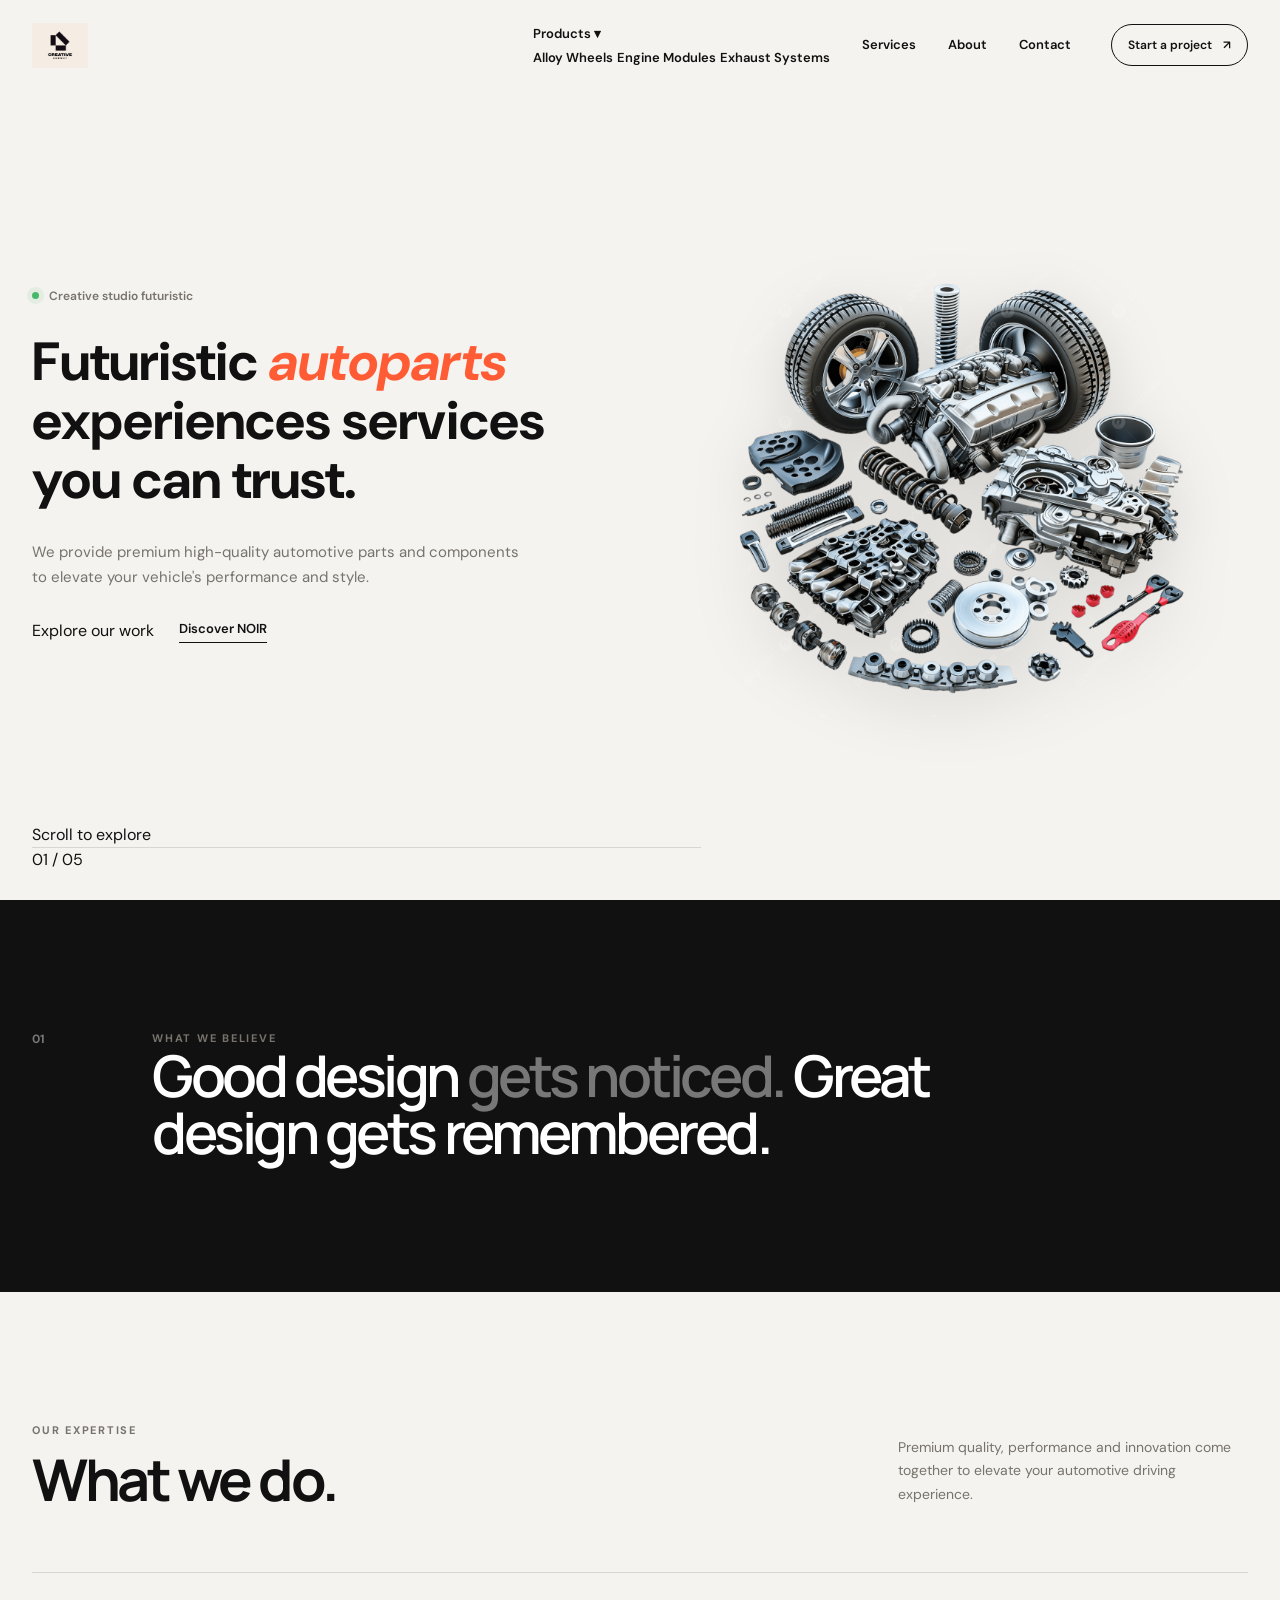
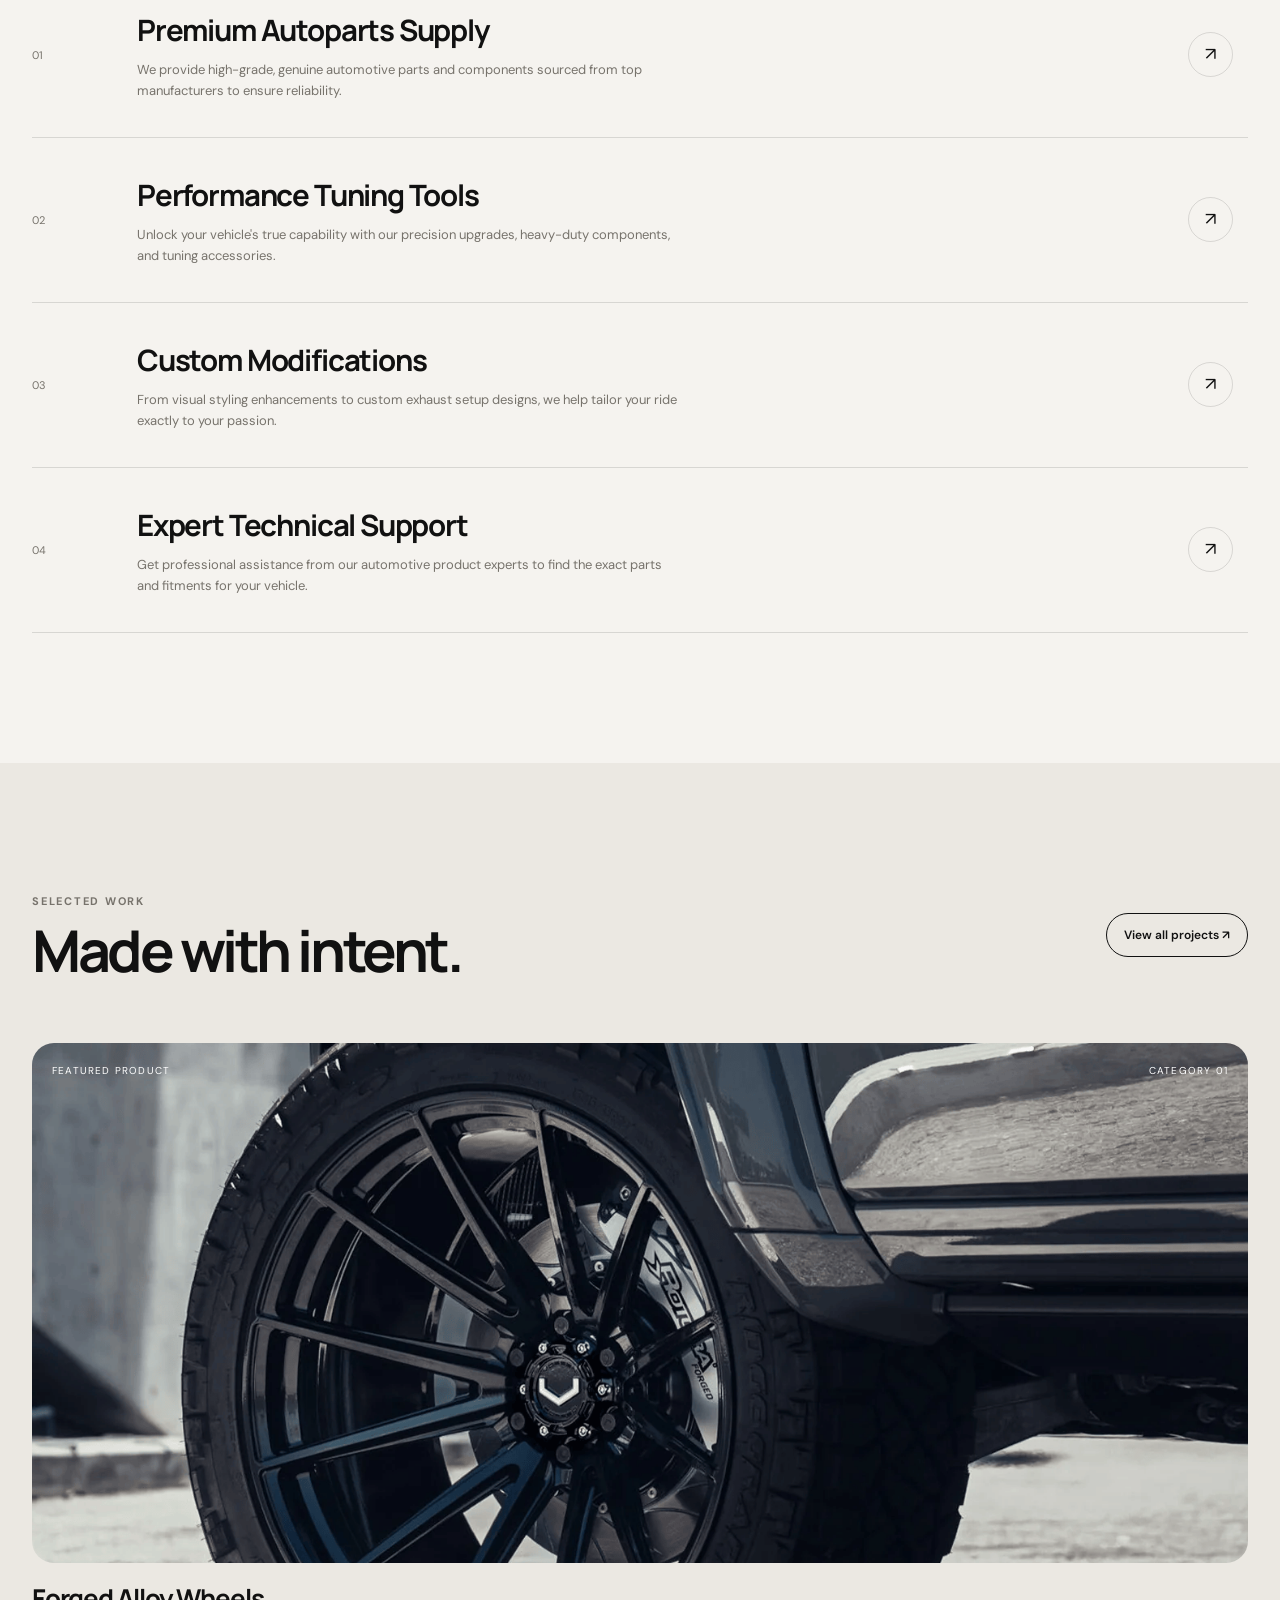
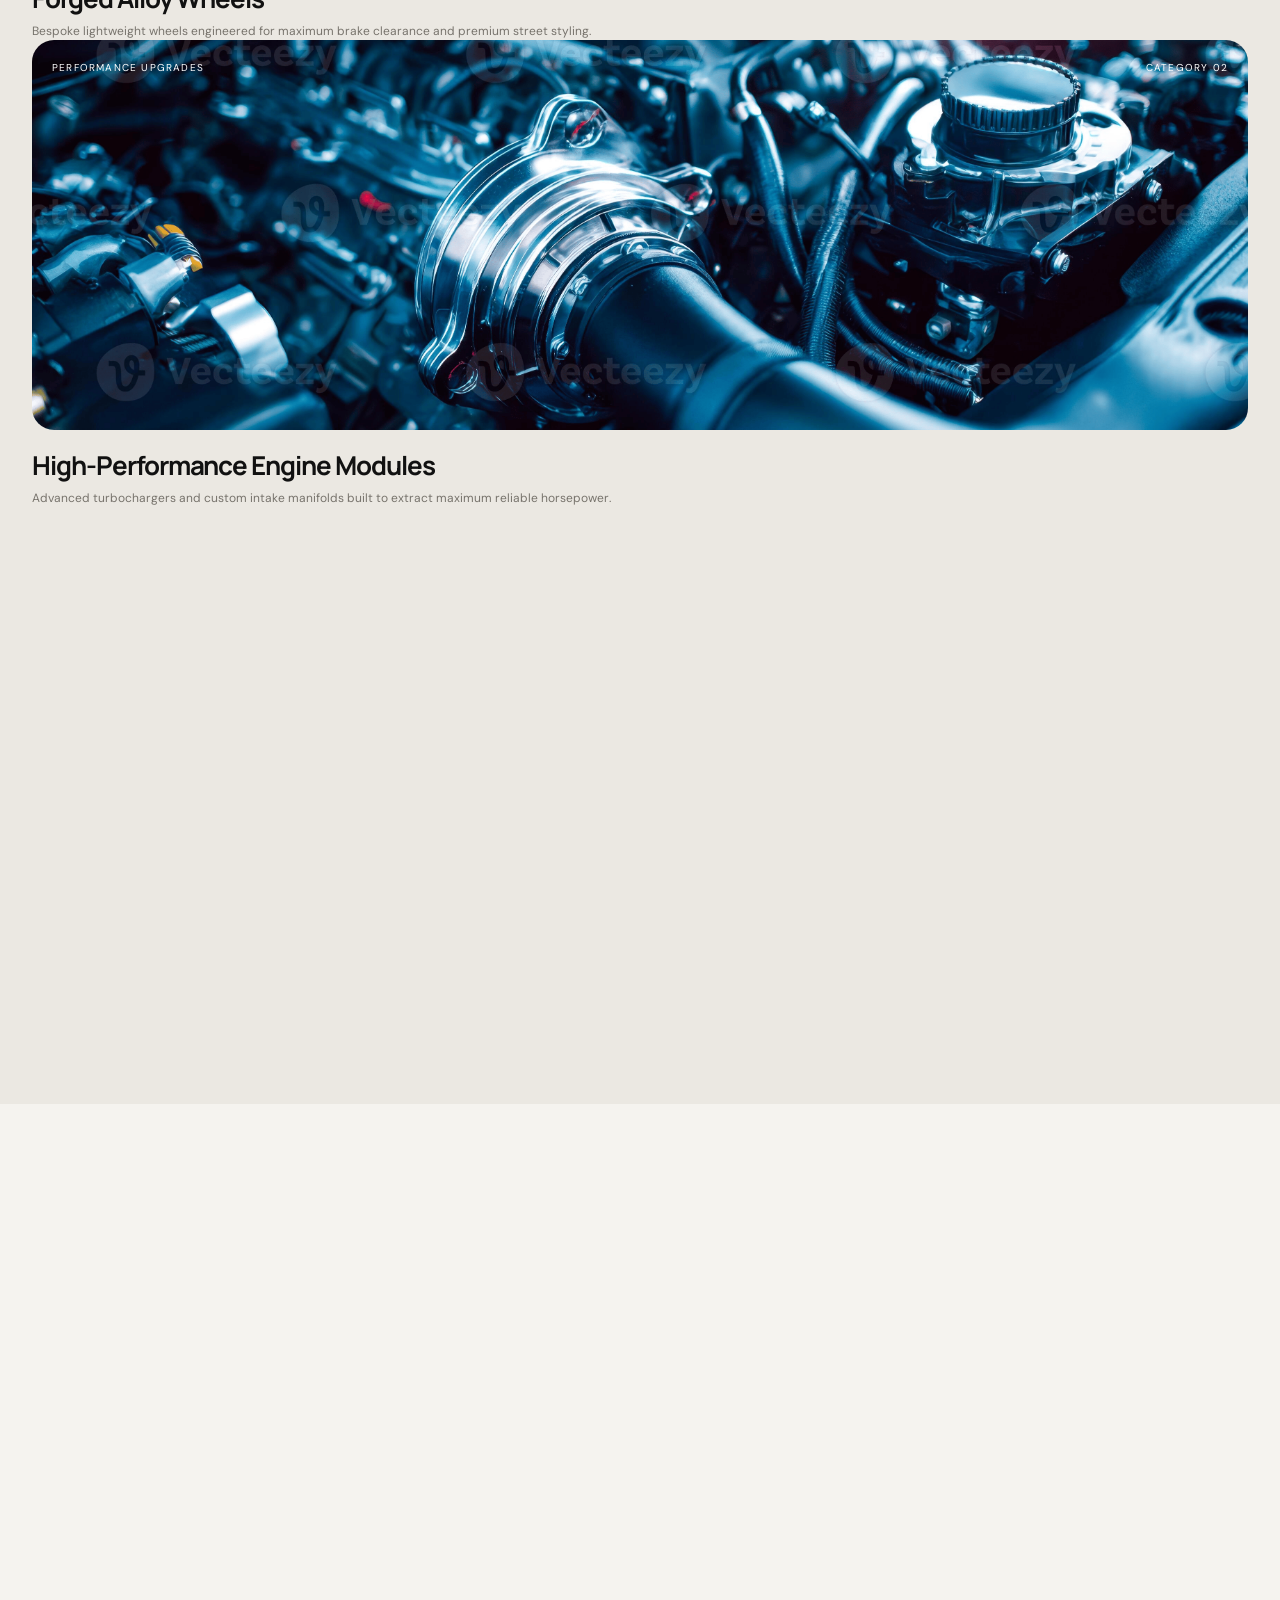
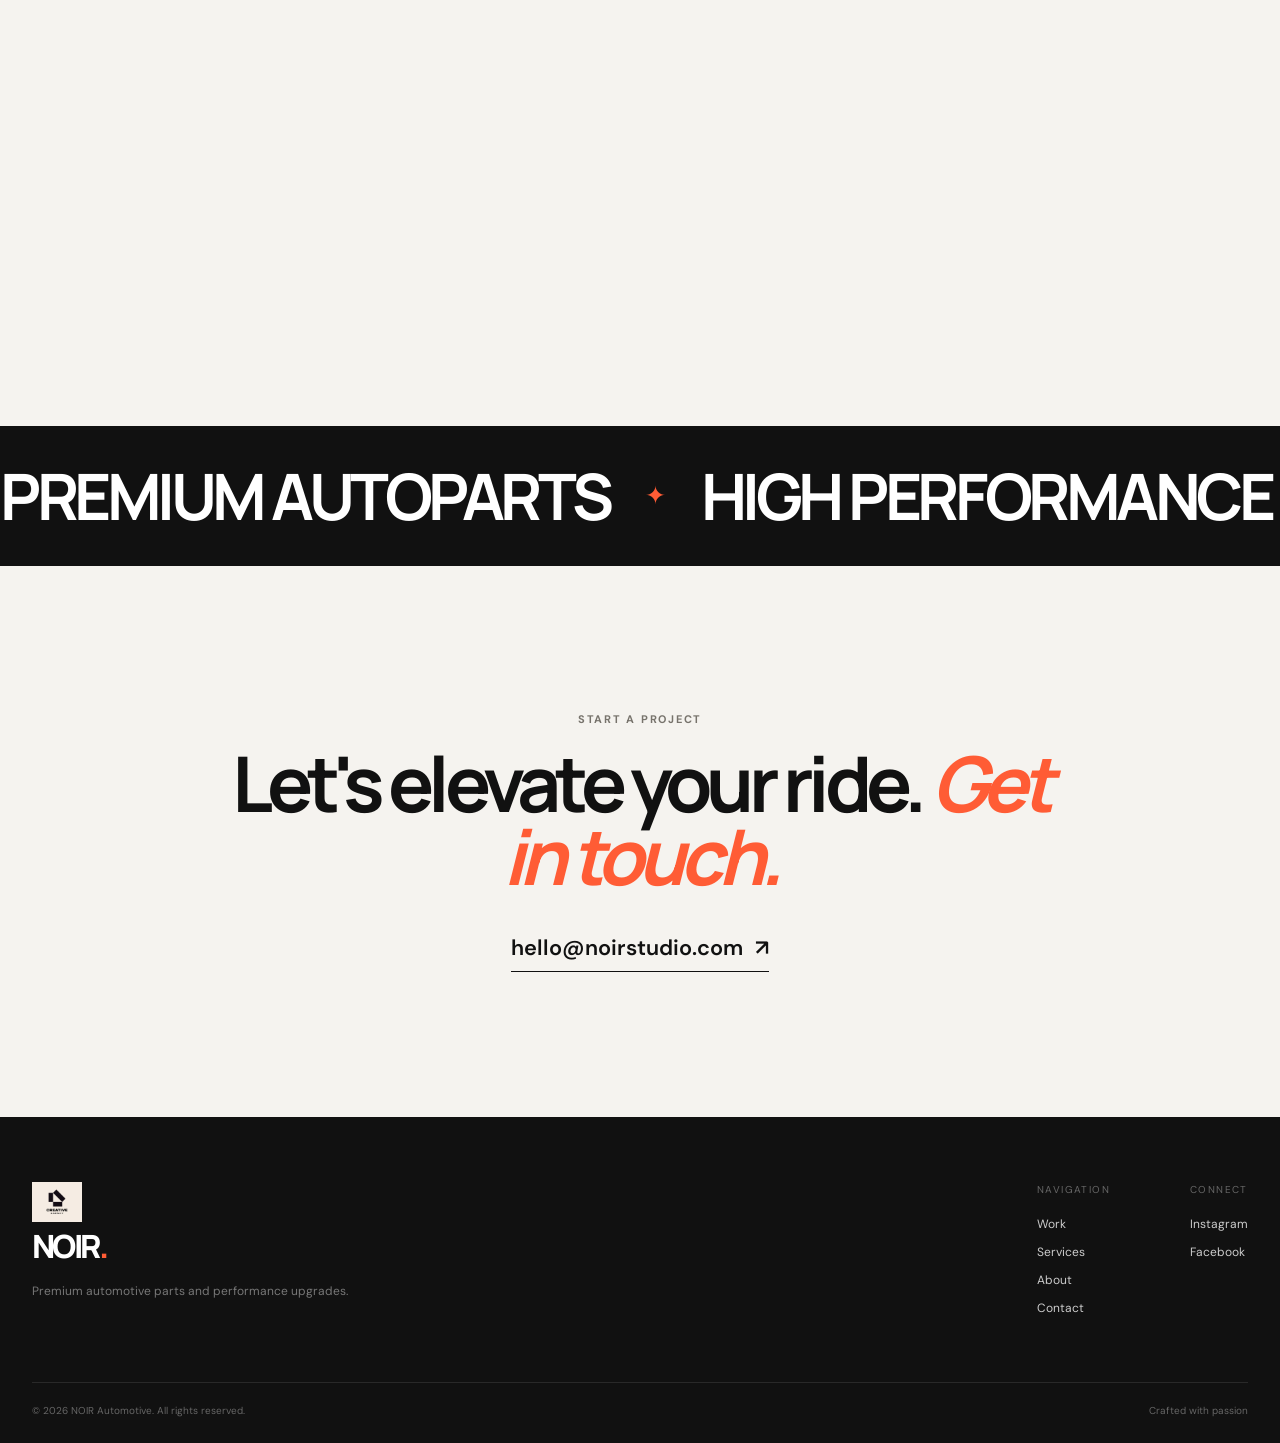
==== index.html @ d0e47892 "Update index.html" ====
<!DOCTYPE html>
<html lang="en">
<head>
    <meta charset="UTF-8">
    <meta name="viewport" content="width=device-width, initial-scale=1.0">

    <meta name="description" content="NOIR — Creative digital studio crafting bold brands, digital experiences and powerful visual identities.">

    <title>NOIR — Creative Digital Studio</title>

    <link rel="stylesheet" href="style.css">
</head>

<body>

    <!-- =========================
         HEADER
    ========================== -->

    <header class="header">

        <div class="container nav">

            <a href="index.html" class="logo">
                <img src="./images/logo.png" alt="Logo" style="height: 45px; width: auto;">
            </a>

            <nav class="desktop-nav">
                <div class="dropdown">
                    <a href="#work" class="dropdown-trigger">Products ▾</a>
                <div class="dropdown-menu">
                        <a href="wheels.html">Alloy Wheels</a>
                        <a href="engine.html">Engine Modules</a>
                        <a href="exhaust.html">Exhaust Systems</a>
                    </div>
                </div>
                       <a href="#services">Services</a>
                       <a href="#about">About</a>
                       <a href="#contact">Contact</a>
            </nav>

            <a href="#contact" class="nav-button">
                Start a project
                <span>↗</span>
            </a>

            <button class="menu-button" id="menuButton">
                <span></span>
                <span></span>
            </button>

        </div>

        <!-- Mobile Navigation -->

        <div class="mobile-menu" id="mobileMenu">

            <a href="#work">Work</a>
            <a href="#services">Services</a>
            <a href="#about">About</a>
            <a href="#contact">Contact</a>

            <a href="#contact" class="mobile-cta">
                Start a project ↗
            </a>

        </div>

    </header>


    <main>

        <!-- =========================
             HERO
        ========================== -->

        <section class="hero">
            <div class="container hero-content">

                <div class="hero-label">
                    <span class="status-dot"></span>
                    Creative studio futuristic
                </div>

                <h1>
                    Futuristic
                    <span>autoparts</span>
                    experiences
                    services
                you can trust.
                </h1>

                <p class="hero-description">
                    We provide premium high-quality automotive parts and components to elevate your vehicle's performance and style.
                </p>

                <div class="hero-actions">

                    <a href="#work" class="btn">
                        Explore our work
                    </a>

                    <a href="#about" class="text-link">
                        Discover NOIR
                    </a>
                </div>
                
               <div class="hero-autoparts-container">
                <img src="./images/autoparts.png" alt="Futuristic Autoparts" class="hero-autoparts-img">
            </div>
            </div>

            <div class="hero-bottom">

                <div>
                    Scroll to explore
                </div>

                <div class="scroll-line"></div>

                <div>
                    01 / 05
                </div>

            </div>

        </section>


        <!-- =========================
             INTRO
        ========================== -->

        <section class="intro">

            <div class="container intro-grid">

                <div class="section-number">
                    01
                </div>

                <div>

                    <p class="eyebrow">
                        WHAT WE BELIEVE
                    </p>

                    <h2>
                        Good design
                        <span>gets noticed.</span>
                        Great design
                        gets remembered.
                    </h2>

                </div>

            </div>

        </section>


        <!-- =========================
             SERVICES
        ========================== -->

        <section class="services" id="services">

            <div class="container">

                <div class="section-heading">

                    <div>
                        <p class="eyebrow">
                            OUR EXPERTISE
                        </p>

                        <h2>
                            What we do.
                        </h2>
                    </div>

                    <p>
                        Premium quality, performance and innovation come together to elevate your automotive driving experience.
                    </p>

                </div>


                <div class="service-list">

                    <div class="service-card">

                        <div class="service-number">
                            01
                        </div>

                        <div class="service-content">

                            <h3>
                                Premium Autoparts Supply
                            </h3>

                            <p>
                                We provide high-grade, genuine automotive parts and components sourced from top manufacturers to ensure reliability.
                            </p>

                        </div>

                        <div class="service-arrow">
                            ↗
                        </div>

                    </div>


                    <div class="service-card">

                        <div class="service-number">
                            02
                        </div>

                        <div class="service-content">

                            <h3>
                                Performance Tuning Tools
                            </h3>

                            <p>
                                Unlock your vehicle's true capability with our precision upgrades, heavy-duty components, and tuning accessories.
                            </p>

                        </div>

                        <div class="service-arrow">
                            ↗
                        </div>

                    </div>


                    <div class="service-card">

                        <div class="service-number">
                            03
                        </div>

                        <div class="service-content">

                            <h3>
                                Custom Modifications
                            </h3>

                            <p>
                                From visual styling enhancements to custom exhaust setup designs, we help tailor your ride exactly to your passion.
                            </p>

                        </div>

                        <div class="service-arrow">
                            ↗
                        </div>

                    </div>


                    <div class="service-card">

                        <div class="service-number">
                            04
                        </div>

                        <div class="service-content">

                            <h3>
                               Expert Technical Support
                            </h3>

                            <p>
                                Get professional assistance from our automotive product experts to find the exact parts and fitments for your vehicle.
                            </p>

                        </div>

                        <div class="service-arrow">
                            ↗
                        </div>

                    </div>

                </div>

            </div>

        </section>


        <!-- =========================
             WORK
        ========================== -->

        <section class="work" id="work">

            <div class="container">

                <div class="section-heading work-heading">

                    <div>

                        <p class="eyebrow">
                            SELECTED WORK
                        </p>

                        <h2>
                            Made with intent.
                        </h2>

                    </div>

                    <a href="#contact" class="outline-button">
                        View all projects ↗
                    </a>

                </div>


                <div class="projects">

                    <!-- Project 01 -->
                    <a href="wheels.html" class="project project-large">
                        <div class="project-image" style="background-image: url('./images/project-one.png'); background-position: center; background-size: cover; background-repeat: no-repeat;">
                            <div class="project-overlay">
                                <div>Featured Product</div>
                                <div>Category 01</div>
                            </div>
                        </div>
                        <div class="project-info">
                            <h3>Forged Alloy Wheels</h3>
                            <p>Bespoke lightweight wheels engineered for maximum brake clearance and premium street styling.</p>
                        </div>
                    </div>

                    <!-- Project 02 -->
                    <div class="project">
                       <a href="engine.html" class="project">
                        <div class="project-image" style="background-image: url('./images/project-two.png'); background-position: center; background-size: cover; background-repeat: no-repeat;">
                            <div class="project-overlay">
                                <div>Performance Upgrades</div>
                                <div>Category 02</div>
                            </div>
                        </div>
                        <div class="project-info">
                            <h3>High-Performance Engine Modules</h3>
                            <p>Advanced turbochargers and custom intake manifolds built to extract maximum reliable horsepower.</p>
                        </div>
                    </div>

                    <!-- Project 03 -->
                    <div class="project">
                      <a href="exhaust.html" class="project">
                        <div class="project-image" style="background-image: url('./images/project-three.png'); background-position: center; background-size: cover; background-repeat: no-repeat;">
                            <div class="project-overlay">
                                <div>Exhaust Systems</div>
                                <div>Category 03</div>
                            </div>
                        </div>
                        <div class="project-info">
                            <h3>Custom Titanium Exhausts</h3>
                            <p>Lightweight valvetronic exhaust setups designed for aggressive acoustics and peak power output.</p>
                        </div>
                    </div>

                </div>

        </section>


        <!-- =========================
             STATS
        ========================== -->

        <section class="stats">

            <div class="container stats-grid">

                <div class="stat">

                    <strong>12+</strong>
                    <span>Premium Brands</span>

                </div>


                <div class="stat">

                    <strong>1500+</strong>
                    <span>Parts Supplied</span>

                </div>


                <div class="stat">

                    <strong>99%</strong>
                    <span>Satisfied Clients</span>

                </div>


                <div class="stat">

                    <strong>5+</strong>
                    <span>Years Excellence</span>

                </div>

            </div>

        </section>


        <!-- =========================
             ABOUT
        ========================== -->

        <section class="about" id="about">

            <div class="container about-grid">

                <div class="section-number">
                    02
                </div>

                <div class="about-content">

                    <p class="eyebrow">
                        WHO WE ARE
                    </p>

                    <h2>
                        Fueling your passion for <span>automotive excellence</span> and peak performance.
                    </h2>

                    <p>
                        We are dedicated to providing enthusiasts and drivers with high-quality, precision-engineered automotive parts. From high-grade mechanical upgrades to custom exterior improvements, our components ensure maximum reliability and premium styling for your vehicle.
                    </p>
                    
                    <a href="#contact" class="primary-button">
                        Get in touch
                        <span>↗</span>
                    </a>

                </div>

            </div>

        </section>


        <!-- =========================
             MARQUEE
        ========================== -->

        <section class="marquee">

            <div class="marquee-track">

                <span>PREMIUM AUTOPARTS</span>
                <i>✦</i>

                <span>HIGH PERFORMANCE</span>
                <i>✦</i>

                <span>GENUINE QUALITY</span>
                <i>✦</i>

                <span>NOIR AUTOMOTIVE</span>
                <i>✦</i>

                <span>PREMIUM AUTOPARTS</span>
                <i>✦</i>

                <span>HIGH PERFORMANCE</span>
                <i>✦</i>

                <span>GENUINE QUALITY</span>
                <i>✦</i>

                <span>NOIR AUTOMOTIVE</span>
                <i>✦</i>

            </div>

        </section>


        <!-- =========================
             CONTACT
        ========================== -->

        <section class="contact" id="contact">

            <div class="container contact-inner">

                <p class="eyebrow">
                    START A PROJECT
                </p>

                <h2>
                    Let's elevate your ride. 
                    <span>Get in touch.</span>
                </h2>

                <a href="mailto:hello@info@noirautomotive.com" class="contact-email">
                    hello@noirstudio.com
                    <span>↗</span>
                </a>

            </div>

        </section>

    </main>


    <!-- =========================
         FOOTER
    ========================== -->

    <footer class="footer">

        <div class="container footer-top">

            <div class="footer-brand">

                <a href="index.html" class="logo">
                    <img src="./images/logo.png" alt="Footer Logo" style="height: 40px; width: auto;">
                    NOIR<span>.</span>
                </a>

                <p>
                    Premium automotive parts and performance upgrades.
                </p>

            </div>


            <div class="footer-links">

                <div>

                    <span>
                        Navigation
                    </span>

                    <a href="#work">Work</a>
                    <a href="#services">Services</a>
                    <a href="#about">About</a>
                    <a href="#contact">Contact</a>
                </div>


                <div>

                    <span>
                        Connect
                    </span>

                    <a href="#" target="_blank">Instagram</a>
                    <a href="#" target="_blank">Facebook</a>
                </div>

            </div>

        </div>


        <div class="container footer-bottom">

            <div>
                    &copy; 2026 NOIR Automotive. All rights reserved.
            </div>

            <div>
                    Crafted with passion
            </div>
          </div>
        </div>

    </footer>


    <script src="script.js"></script>

</body>
</html>
---- style.css ----
/* =========================================
   NOIR — CREATIVE DIGITAL STUDIO
   PREMIUM RESPONSIVE CSS
========================================= */

@import url('https://fonts.googleapis.com/css2?family=DM+Sans:wght@400;500;600;700&family=Manrope:wght@400;500;600;700;800&display=swap');


/* =========================================
   ROOT
========================================= */

:root {
    --bg: #f5f3ef;
    --surface: #ebe8e2;
    --white: #ffffff;
    --text: #111111;
    --muted: #77736c;
    --line: rgba(17, 17, 17, 0.13);
    --accent: #ff5c35;

    --container: 1320px;
    --radius: 22px;

    --transition: 0.35s cubic-bezier(.2, .8, .2, 1);
}


/* =========================================
   RESET
========================================= */

* {
    margin: 0;
    padding: 0;
    box-sizing: border-box;
}

html {
    scroll-behavior: smooth;
}

body {
    font-family: "DM Sans", sans-serif;
    background: var(--bg);
    color: var(--text);
    overflow-x: hidden;
    line-height: 1.5;
}

body,
button,
a {
    -webkit-tap-highlight-color: transparent;
}

img {
    display: block;
    max-width: 100%;
}

button {
    font: inherit;
}

a {
    color: inherit;
    text-decoration: none;
}


/* =========================================
   GLOBAL
========================================= */

.container {
    width: min(calc(100% - 64px), var(--container));
    margin-inline: auto;
}

.eyebrow {
    font-size: 11px;
    font-weight: 700;
    letter-spacing: 0.16em;
    text-transform: uppercase;
    color: var(--muted);
}

.section-number {
    font-size: 12px;
    font-weight: 700;
    color: var(--muted);
}


/* =========================================
   BUTTON
========================================= */

.primary-button {
    display: inline-flex;
    align-items: center;
    gap: 20px;

    padding: 14px 20px;

    background: var(--text);
    color: var(--white);

    border-radius: 100px;

    font-size: 13px;
    font-weight: 600;

    transition: var(--transition);
}

.primary-button span {
    font-size: 17px;
    transition: var(--transition);
}

.primary-button:hover {
    transform: translateY(-3px);
}

.primary-button:hover span {
    transform: translate(3px, -3px);
}


/* =========================================
   HEADER & NAVIGATION
========================================= */

.header {
    position: absolute;
    top: 0;
    left: 0;

    width: 100%;

    z-index: 1000;
}

.nav {
    height: 90px;

    display: flex;
    align-items: center;
    justify-content: space-between;

    width: min(calc(100% - 64px), var(--container));
    margin-inline: auto;
}


/* =========================================
   LOGO
========================================= */

.logo {
    font-family: "Manrope", sans-serif;

    font-size: 32px;
    font-weight: 800;

    letter-spacing: -0.08em;
}

.logo span {
    color: var(--accent);
}


/* =========================================
   DESKTOP NAV
========================================= */

.desktop-nav {
    display: flex;
    align-items: center;

    gap: 32px;

    margin-left: auto;
    margin-right: 40px;
}

.desktop-nav a {
    position: relative;

    font-size: 13px;
    font-weight: 600;
}

.desktop-nav a::after {
    content: "";

    position: absolute;

    left: 0;
    bottom: -6px;

    width: 0;
    height: 1px;

    background: var(--text);

    transition: width var(--transition);
}

.desktop-nav a:hover::after {
    width: 100%;
}


/* =========================================
   NAV BUTTON
========================================= */

.nav-button {
    padding: 11px 16px;

    border: 1px solid var(--text);
    border-radius: 100px;

    font-size: 12px;
    font-weight: 600;

    transition: var(--transition);
}

.nav-button span {
    margin-left: 8px;
}

.nav-button:hover {
    background: var(--text);
    color: var(--white);
}


/* =========================================
   MOBILE MENU BUTTON
========================================= */

.menu-button {
    display: none;

    width: 40px;
    height: 40px;

    border: none;
    background: transparent;

    cursor: pointer;

    position: relative;
}

.menu-button span {
    position: absolute;

    left: 8px;

    width: 24px;
    height: 2px;

    background: var(--text);

    transition: var(--transition);
}

.menu-button span:first-child {
    top: 15px;
}

.menu-button span:last-child {
    top: 23px;
}

.mobile-menu {
    display: none;
}


/* =========================================
   HERO
========================================= */

.hero {
    display: flex !important;
    align-items: center !important;
    min-height: 100vh !important;
    padding-top: 90px !important;
    position: relative !important;
}

.hero .container.hero-content {
    display: flex !important;
    flex-direction: column !important;
    justify-content: center !important;
    width: min(calc(100% - 64px), var(--container)) !important;
    margin-inline: auto !important;
    position: relative !important;
    z-index: 3 !important;
    padding-bottom: 60px !important; /* താഴെയുള്ള ബാറിലേക്ക് കണ്ടന്റ് ഇടിയാതിരിക്കാൻ */
}


/* =========================================
   HERO LABEL
========================================= */

.hero-label {
    display: flex;
    align-items: center;

    gap: 10px;

    margin-bottom: 28px;

    font-size: 12px;
    font-weight: 600;

    color: var(--muted);
}

.status-dot {
    width: 7px;
    height: 7px;

    border-radius: 50%;

    background: #49b86d;

    box-shadow: 0 0 0 5px rgba(73, 184, 109, 0.1);
}


/* =========================================
   HERO HEADING
========================================= */

.hero h1 {
    max-width: 48% !important; 
    font-size: clamp(38px, 4.2vw, 62px) !important;
    line-height: 1.1 !important;
}

.hero h1 span {
    color: var(--accent);
    font-style: italic;
}


/* =========================================
   HERO DESCRIPTION
========================================= */

.hero-description {
    max-width: 500px;

    margin-top: 30px;

    color: var(--muted);

    font-size: 15px;

    line-height: 1.7;
}


/* =========================================
   HERO ACTIONS
========================================= */

.hero-actions {
    display: flex;
    align-items: center;

    gap: 25px;

    margin-top: 28px;
}

.text-link {
    font-size: 13px;
    font-weight: 600;

    border-bottom: 1px solid var(--text);

    padding-bottom: 4px;
}


/* =========================================
   HERO AUTOPARTS
========================================= */

.hero-autoparts-container {
    position: absolute !important;
    right: calc((100% - min(calc(100% - 64px), var(--container))) / 2 + 2%) !important;
    top: 48% !important; /* ചിത്രം അല്പം മുകളിലേക്ക് ഒതുക്കി */
    transform: translateY(-50%) !important;
    width: 38% !important;
    max-width: 500px !important;
    z-index: 2 !important;
}

.hero-autoparts-img {
    width: 100%;
    height: auto;

    object-fit: contain;

    animation: partsFloat 5s ease-in-out infinite;

    filter: drop-shadow(
        0 15px 30px rgba(0, 0, 0, 0.12)
    );
}

@keyframes partsFloat {

    0% {
        transform: translateY(0) rotate(0deg);
    }

    50% {
        transform: translateY(-15px) rotate(1deg);
    }

    100% {
        transform: translateY(0) rotate(0deg);
    }
}


/* =========================================
   HERO BOTTOM
========================================= */

.hero-bottom {
    position: absolute !important;
    bottom: 28px !important;
    left: 50% !important;
    transform: translateX(-50%) !important;
    width: min(calc(100% - 64px), var(--container)) !important;
    z-index: 5 !important;
}

.scroll-line {
    width: 55%;
    height: 1px;

    background: var(--line);
}


/* =========================================
   INTRO
========================================= */

.intro {
    padding: 130px 0;

    background: var(--text);

    color: var(--white);
}

.intro-grid {
    display: grid;

    grid-template-columns: 120px 1fr;
}

.intro .section-number {
    color: #777;
}

.intro h2 {
    max-width: 780px;

    font-family: "Manrope", sans-serif;

    font-size: clamp(38px, 4.5vw, 64px);

    line-height: 1;

    letter-spacing: -0.06em;

    font-weight: 600;
}

.intro h2 span {
    color: #777;
}


/* =========================================
   SERVICES
========================================= */

.services {
    padding: 130px 0;
}

.section-heading {
    display: flex;

    justify-content: space-between;
    align-items: flex-end;

    gap: 50px;

    margin-bottom: 65px;
}

.section-heading h2 {
    margin-top: 14px;

    font-family: "Manrope", sans-serif;

    font-size: clamp(40px, 4.5vw, 64px);

    line-height: 0.95;

    letter-spacing: -0.06em;
}

.section-heading > p {
    max-width: 350px;

    color: var(--muted);

    font-size: 14px;

    line-height: 1.7;
}


/* =========================================
   SERVICE LIST
========================================= */

.service-list {
    border-top: 1px solid var(--line);
}

.service-card {
    min-height: 165px;

    display: grid;

    grid-template-columns: 80px 1fr 60px;

    align-items: center;

    gap: 25px;

    border-bottom: 1px solid var(--line);

    transition: var(--transition);
}

.service-card:hover {
    padding-left: 18px;

    background: rgba(255, 255, 255, 0.25);
}

.service-number {
    font-size: 11px;
    color: var(--muted);
}

.service-content h3 {
    font-family: "Manrope", sans-serif;

    font-size: clamp(24px, 2.3vw, 34px);

    letter-spacing: -0.04em;
}

.service-content p {
    max-width: 540px;

    margin-top: 8px;

    color: var(--muted);

    font-size: 13px;

    line-height: 1.6;
}

.service-arrow {
    width: 45px;
    height: 45px;

    display: grid;
    place-items: center;

    border: 1px solid var(--line);

    border-radius: 50%;

    font-size: 18px;

    transition: var(--transition);
}

.service-card:hover .service-arrow {
    background: var(--text);

    color: var(--white);

    transform: rotate(45deg);
}


/* =========================================
   WORK
========================================= */

.work {
    padding: 130px 0;

    background: var(--surface);
}

.work-heading {
    align-items: center;
}


/* =========================================
   OUTLINE BUTTON
========================================= */

.outline-button {
    padding: 12px 17px;

    border: 1px solid var(--text);

    border-radius: 100px;

    font-size: 12px;

    font-weight: 600;

    transition: var(--transition);
}

.outline-button:hover {
    background: var(--text);

    color: var(--white);
}


/* =========================================
   PROJECT GRID
========================================= */

.projects {
    display: grid;

    grid-template-columns: repeat(2, 1fr);

    gap: 55px 30px;
}

.project-large {
    grid-column: 1 / -1;
}


/* =========================================
   PROJECT IMAGE
========================================= */

.project-image {
    position: relative;

    overflow: hidden;

    min-height: 390px;

    border-radius: var(--radius);

    transition: var(--transition);
}

.project-large .project-image {
    min-height: 520px;
}


/* =========================================
   PROJECT BACKGROUNDS
========================================= */

.project-one {
    background:
        radial-gradient(
            circle at 70% 30%,
            #f1b6a4,
            transparent 30%
        ),
        linear-gradient(
            135deg,
            #252525,
            #77716a
        );
}

.project-two {
    background:
        radial-gradient(
            circle at 30% 20%,
            #e9d5bd,
            transparent 25%
        ),
        linear-gradient(
            135deg,
            #8c7967,
            #272421
        );
}

.project-three {
    background:
        radial-gradient(
            circle at 70% 60%,
            #9db5b0,
            transparent 25%
        ),
        linear-gradient(
            135deg,
            #172323,
            #78817d
        );
}


/* =========================================
   PROJECT DECORATION
========================================= */

.project-image::before {
    content: "";
    position: absolute;
    width: 0px;                /* ➔ വലിപ്പം 0px ആക്കി മാറ്റി */
    height: 0px;               /* ➔ വലിപ്പം 0px ആക്കി മാറ്റി */
    border-radius: 50%;
    background: transparent;    /* ➔ ബാക്ക്ഗ്രൗണ്ട് കളർ ഒഴിവാക്കി */
    top: 20%;
    left: 30%;
    backdrop-filter: none;     /* ➔ ബ്ലർ ഇഫക്റ്റ് പൂർണ്ണമായി ഒഴിവാക്കി */
    transition: transform 0.8s ease;
}

.project-image::after {
    content: ""; /* ➔ "NOIR" എന്നത് ഒഴിവാക്കി ബ്ലാങ്ക് ആക്കി മാറ്റുക */
    position: absolute;
    font-family: "Manrope", sans-serif;
    font-size: clamp(55px, 7vw, 100px);
    font-weight: 800;
    letter-spacing: -0.08em;
    color: rgba(255, 255, 255, 0.15);
    bottom: 25px;
    left: 28px;
}

.project:hover .project-image::before {
    transform: scale(1.35) rotate(20deg);
}

.project:hover .project-image {
    transform: translateY(-6px);
}


/* =========================================
   PROJECT OVERLAY
========================================= */

.project-overlay {
    position: absolute;

    inset: 0;

    padding: 20px;

    display: flex;

    align-items: flex-start;

    justify-content: space-between;

    color: var(--white);

    font-size: 10px;

    text-transform: uppercase;

    letter-spacing: 0.12em;
}


/* =========================================
   PROJECT INFO
========================================= */

.project-info {
    padding-top: 16px;
}

.project-info h3 {
    font-family: "Manrope", sans-serif;

    font-size: 26px;

    letter-spacing: -0.04em;
}

.project-info p {
    margin-top: 4px;

    color: var(--muted);

    font-size: 12px;
}


/* =========================================
   STATS
========================================= */

.stats {
    padding: 85px 0;

    background: var(--accent);
}

.stats-grid {
    display: grid;

    grid-template-columns: repeat(4, 1fr);
}

.stat {
    padding: 0 30px;

    border-right: 1px solid rgba(17, 17, 17, 0.18);
}

.stat:first-child {
    padding-left: 0;
}

.stat:last-child {
    border-right: none;
}

.stat strong {
    display: block;

    font-family: "Manrope", sans-serif;

    font-size: clamp(50px, 5.5vw, 72px);

    line-height: 1;

    letter-spacing: -0.08em;
}

.stat span {
    display: block;

    margin-top: 12px;

    font-size: 10px;

    text-transform: uppercase;

    letter-spacing: 0.1em;
}


/* =========================================
   ABOUT
========================================= */

.about {
    padding: 140px 0;
}

.about-grid {
    display: grid;

    grid-template-columns: 120px 1fr;
}

.about-content {
    max-width: 850px;
}

.about-content h2 {
    margin-top: 18px;

    font-family: "Manrope", sans-serif;

    font-size: clamp(42px, 5vw, 72px);

    line-height: 0.96;

    letter-spacing: -0.065em;
}

.about-content h2 span {
    color: var(--accent);
}

.about-content > p {
    max-width: 600px;

    margin-top: 28px;

    color: var(--muted);

    font-size: 15px;

    line-height: 1.8;
}

.about-content .primary-button {
    margin-top: 30px;
}


/* =========================================
   MARQUEE
========================================= */

.marquee {
    overflow: hidden;

    padding: 22px 0;

    background: var(--text);

    color: var(--white);
}

.marquee-track {
    width: max-content;

    display: flex;

    align-items: center;

    gap: 35px;

    animation: marquee 20s linear infinite;
}

.marquee-track span {
    font-family: "Manrope", sans-serif;

    font-size: clamp(35px, 5vw, 65px);

    font-weight: 700;

    letter-spacing: -0.07em;
}

.marquee-track i {
    font-size: 25px;

    color: var(--accent);

    font-style: normal;
}

@keyframes marquee {

    from {
        transform: translateX(0);
    }

    to {
        transform: translateX(-50%);
    }
}


/* =========================================
   CONTACT
========================================= */

.contact {
    padding: 145px 0;
}

.contact-inner {
    text-align: center;
}

.contact h2 {
    max-width: 850px;

    margin: 20px auto 40px;

    font-family: "Manrope", sans-serif;

    font-size: clamp(45px, 6vw, 82px);

    line-height: 0.94;

    letter-spacing: -0.075em;
}

.contact h2 span {
    color: var(--accent);

    font-style: italic;
}

.contact-email {
    display: inline-flex;

    align-items: center;

    gap: 12px;

    font-size: clamp(16px, 1.7vw, 22px);

    font-weight: 600;

    border-bottom: 1px solid var(--text);

    padding-bottom: 7px;
}

.contact-email span {
    transition: var(--transition);
}

.contact-email:hover span {
    transform: translate(4px, -4px);
}


/* =========================================
   FOOTER
========================================= */

.footer {
    background: var(--text);

    color: var(--white);

    padding: 65px 0 25px;
}

.footer-top {
    display: flex;

    justify-content: space-between;

    gap: 50px;

    padding-bottom: 65px;
}

.footer-brand p {
    margin-top: 12px;

    color: #777;

    font-size: 12px;
}

.footer-links {
    display: flex;

    gap: 80px;
}

.footer-links div {
    display: flex;

    flex-direction: column;

    gap: 10px;
}

.footer-links span {
    margin-bottom: 8px;

    color: #666;

    font-size: 10px;

    text-transform: uppercase;

    letter-spacing: 0.14em;
}

.footer-links a {
    font-size: 12px;

    color: #ccc;

    transition: var(--transition);
}

.footer-links a:hover {
    color: var(--white);

    transform: translateX(4px);
}

.footer-bottom {
    padding-top: 20px;

    border-top: 1px solid rgba(255, 255, 255, 0.1);

    display: flex;

    justify-content: space-between;

    gap: 25px;

    color: #666;

    font-size: 10px;
}


/* =========================================
   TABLET
========================================= */

@media (max-width: 900px) {

    .container {
        width: calc(100% - 50px);
    }

    .nav {
        width: calc(100% - 50px);
    }

    .desktop-nav,
    .nav-button {
        display: none;
    }

    .menu-button {
        display: block;
    }


    /* MOBILE MENU */

    .mobile-menu {
        position: absolute;

        top: 90px;

        left: 25px;
        right: 25px;

        padding: 25px;

        background: var(--text);

        color: var(--white);

        border-radius: 18px;

        display: flex;

        flex-direction: column;

        gap: 18px;

        transform: translateY(-15px);

        opacity: 0;

        pointer-events: none;

        transition: var(--transition);
    }

    .mobile-menu.active {
        transform: translateY(0);

        opacity: 1;

        pointer-events: auto;
    }

    .mobile-menu a {
        font-size: 18px;

        font-family: "Manrope", sans-serif;
    }

    .mobile-cta {
        margin-top: 8px;

        padding: 12px;

        background: var(--accent);

        color: var(--text);

        border-radius: 100px;

        text-align: center;
    }


    /* HERO */

    .hero {
        flex-direction: column;

        align-items: flex-start;

        padding-bottom: 60px;
    }

    .hero-content {
        width: 100%;
    }

    .hero h1 {
        max-width: 100%;
    }

    .hero-autoparts-container {
        position: relative;

        top: auto;
        right: auto;

        transform: none;

        width: 80%;

        margin: 40px auto 0;

        z-index: 3;
    }


    /* INTRO */

    .intro-grid {
        grid-template-columns: 80px 1fr;
    }


    /* ABOUT */

    .about-grid {
        grid-template-columns: 80px 1fr;
    }


    /* STATS */

    .stats-grid {
        grid-template-columns: repeat(2, 1fr);

        row-gap: 45px;
    }

    .stat {
        border-right: none;
    }

    .stat:nth-child(odd) {
        padding-left: 0;
    }
}


/* =========================================
   MOBILE
========================================= */

@media (max-width: 600px) {

    .container {
        width: calc(100% - 36px);
    }

    /* HEADER */

    .nav {
        width: calc(100% - 36px);

        height: 78px;
    }

    .logo {
        font-size: 30px;
    }

    .mobile-menu {
        top: 78px;

        left: 18px;
        right: 18px;
    }


    /* HERO */

    .hero {
        min-height: auto !important;
        padding-top: 110px !important;
        padding-bottom: 60px !important;
        display: block !important; /* ഫ്ലെക്സ് മാറ്റി ബ്ലോക്ക് ആക്കി */
    }

   .hero-label {
        margin-bottom: 22px;
        font-size: 10px;
    }

    .hero h1 {
        font-size: 38px !important; /* അക്ഷരങ്ങൾ സ്ക്രീനിന് ഒതുങ്ങാൻ വലിപ്പം കുറച്ചു */
        line-height: 1.1 !important;
        max-width: 100% !important; /* എഴുത്തുകൾ മുഴുവൻ വീതിയും എടുക്കും */
        width: 100% !important;
    }

    .hero-description {
        margin-top: 25px;
        font-size: 14px;
    }

    .hero-actions {
        flex-direction: column;
        align-items: flex-start;
        gap: 18px;
        margin-top: 25px;
    }

    .hero-autoparts-container {
        position: relative !important;
        top: auto !important;
        right: auto !important;
        transform: none !important;
        width: 100% !important;
        max-width: 300px !important; /* ചിത്രത്തിന്റെ കൃത്യമായ വലിപ്പം */
        margin: 40px auto 0 !important; /* മുകളിൽ നിന്ന് നല്ലൊരു ഗ്യാപ്പ് നൽകി */
        display: flex !important;
    }

   .hero-autoparts-img {
        width: 100% !important;
        height: auto !important;
    }

    .hero-bottom {
        position: relative !important;
        left: auto !important;
        transform: none !important;
        width: 100% !important;
        margin-top: 50px !important;
        bottom: 0 !important;
    }

    .scroll-line {
        width: 30%;
    }


    /* INTRO */

    .intro {
        padding: 90px 0;
    }

    .intro-grid {
        display: block;
    }

    .intro .section-number {
        margin-bottom: 30px;
    }

    .intro h2 {
        font-size: 42px;
    }


    /* SERVICES */

    .services {
        padding: 90px 0;
    }

    .section-heading {
        flex-direction: column;

        align-items: flex-start;

        gap: 25px;

        margin-bottom: 45px;
    }

    .section-heading h2 {
        font-size: 44px;
    }

    .service-card {
        min-height: 140px;

        grid-template-columns: 35px 1fr 45px;

        gap: 15px;
    }

    .service-card:hover {
        padding-left: 8px;
    }

    .service-content h3 {
        font-size: 24px;
    }

    .service-content p {
        font-size: 12px;
    }

    .service-arrow {
        width: 38px;
        height: 38px;

        font-size: 15px;
    }


    /* WORK */

    .work {
        padding: 90px 0;
    }

    .projects {
        grid-template-columns: 1fr;

        gap: 35px;
    }

    .project-large {
        grid-column: auto;
    }

    .project-image,
    .project-large .project-image {
        min-height: 340px;
    }


    /* ABOUT */

    .about {
        padding: 95px 0;
    }

    .about-grid {
        display: block;
    }

    .about .section-number {
        margin-bottom: 30px;
    }

    .about-content h2 {
        font-size: 45px;
    }

    .about-content > p {
        font-size: 14px;
    }


    /* STATS */

    .stats {
        padding: 65px 0;
    }

    .stats-grid {
        grid-template-columns: repeat(2, 1fr);

        row-gap: 40px;
    }

    .stat {
        padding: 0;
    }

    .stat strong {
        font-size: 48px;
    }


    /* MARQUEE */

    .marquee {
        padding: 18px 0;
    }

    .marquee-track span {
        font-size: 40px;
    }


    /* CONTACT */

    .contact {
        padding: 100px 0;
    }

    .contact h2 {
        font-size: 48px;

        margin-bottom: 32px;
    }

    .contact-email {
        font-size: 16px;
    }


    /* FOOTER */

    .footer {
        padding: 55px 0 22px;
    }

    .footer-top {
        flex-direction: column;

        gap: 45px;

        padding-bottom: 45px;
    }

    .footer-links {
        gap: 45px;
    }

    .footer-bottom {
        flex-direction: column;

        gap: 10px;
    }
}


/* =========================================
   SMALL MOBILE
========================================= */

@media (max-width: 380px) {

    .hero h1 {
        font-size: 40px;
    }

    .intro h2 {
        font-size: 38px;
    }

    .about-content h2 {
        font-size: 40px;
    }

    .contact h2 {
        font-size: 43px;
    }

    .service-card {
        grid-template-columns: 28px 1fr 40px;

        gap: 10px;
    }
}


/* =========================================
   ACCESSIBILITY
========================================= */

@media (prefers-reduced-motion: reduce) {

    html {
        scroll-behavior: auto;
    }

    *,
    *::before,
    *::after {
        animation-duration: 0.01ms !important;

        animation-iteration-count: 1 !important;

        transition-duration: 0.01ms !important;
    }
}
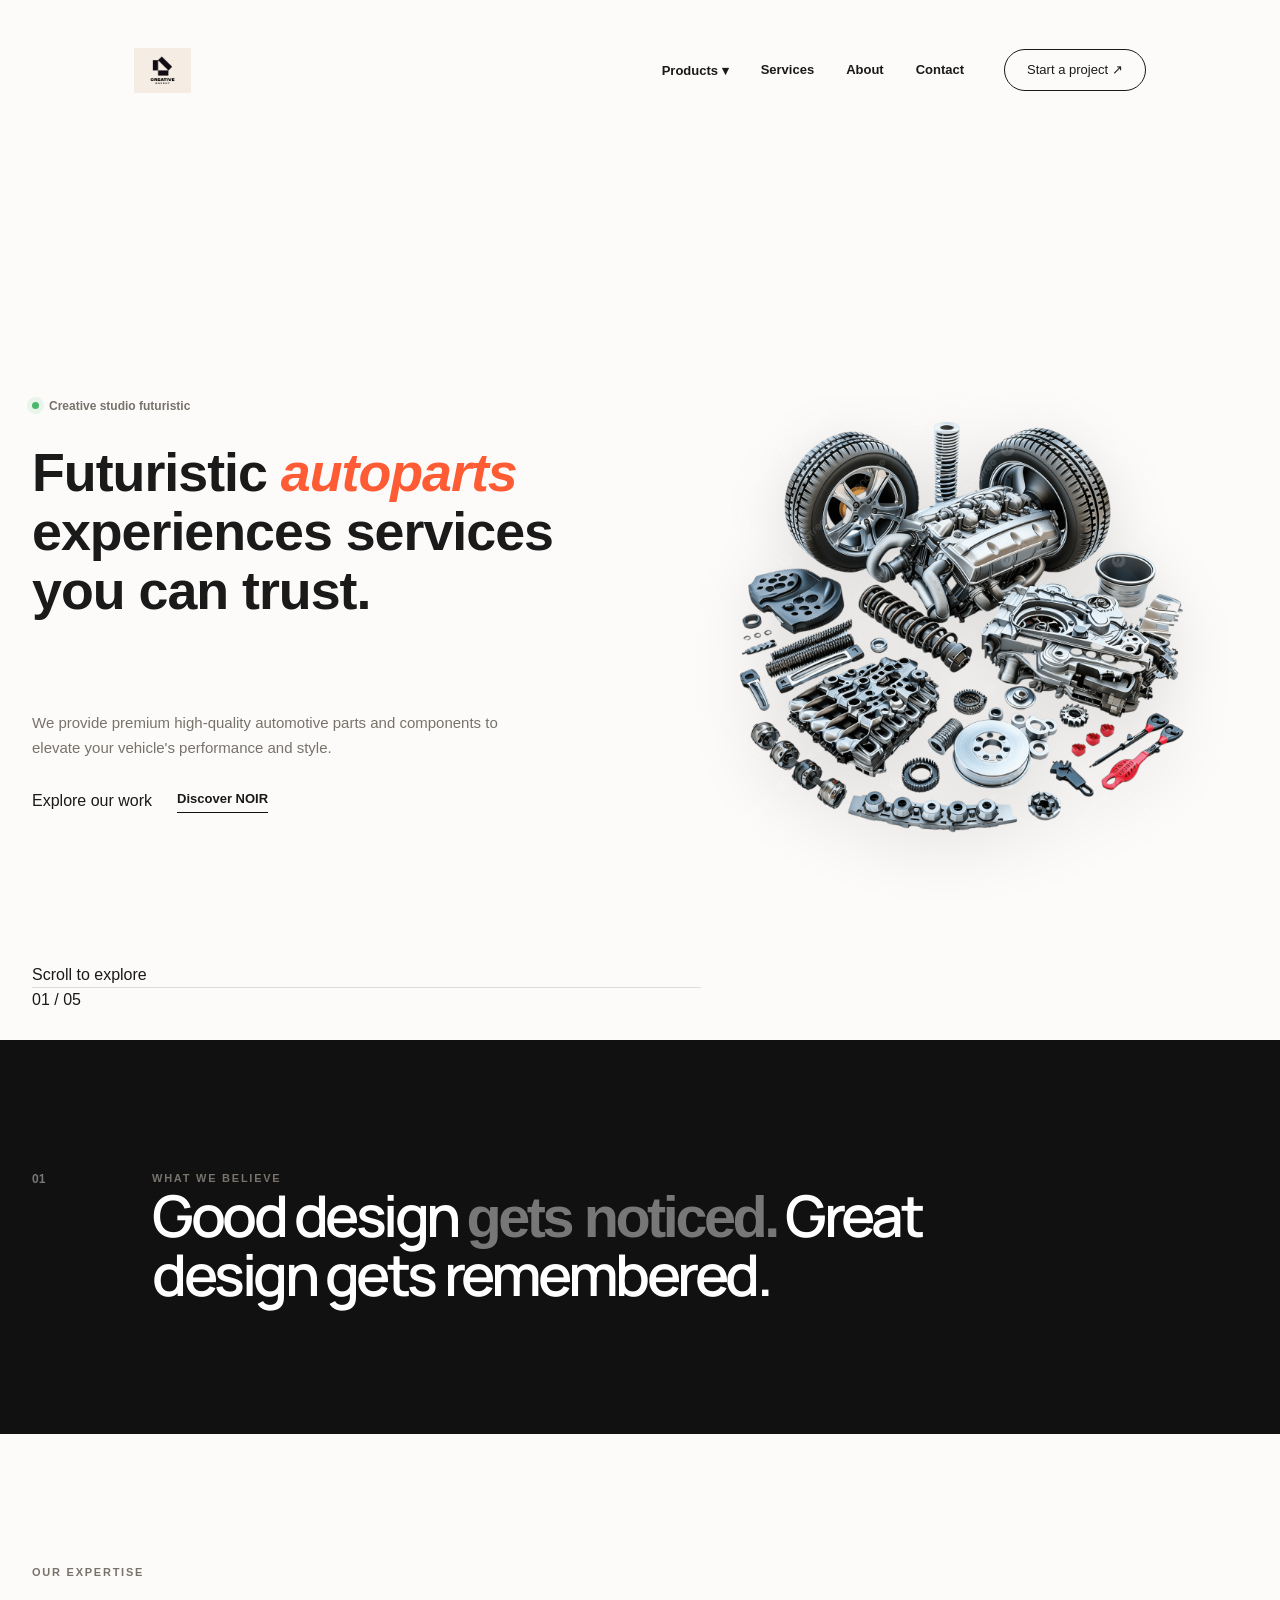
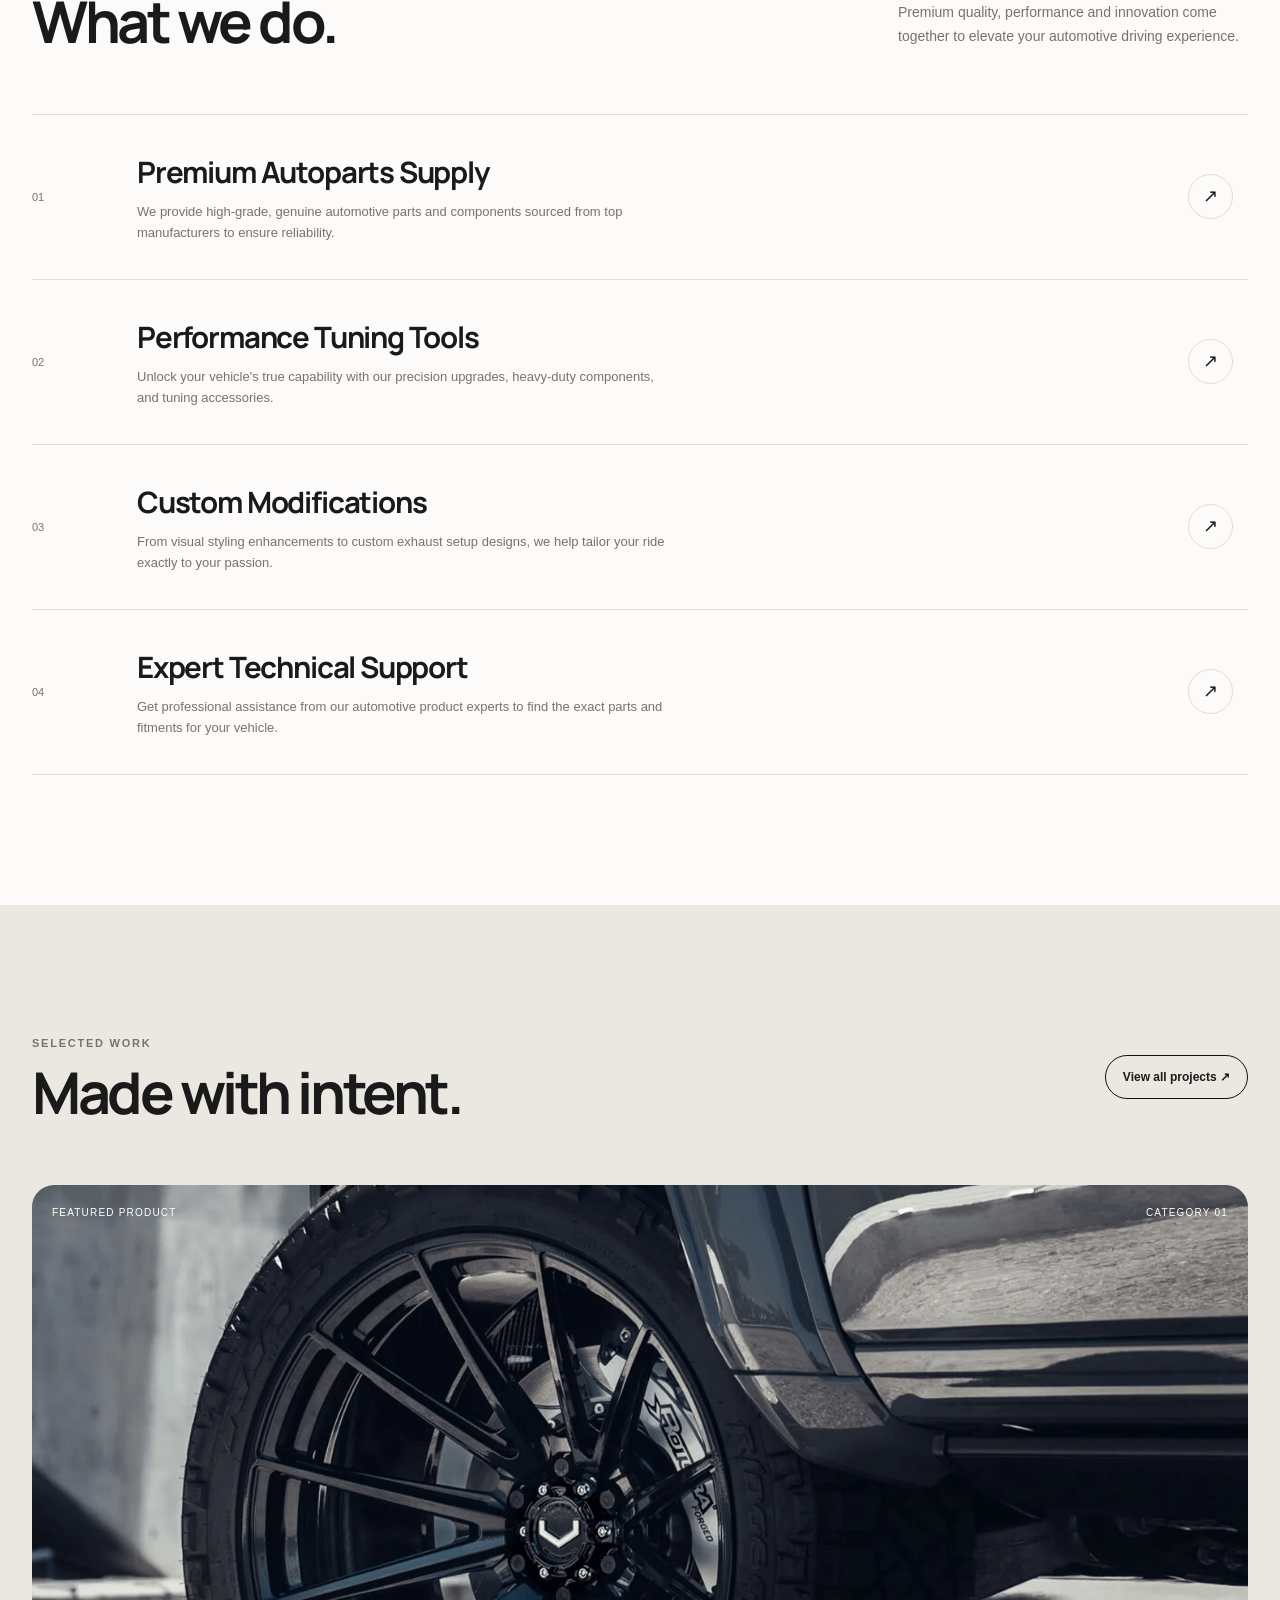
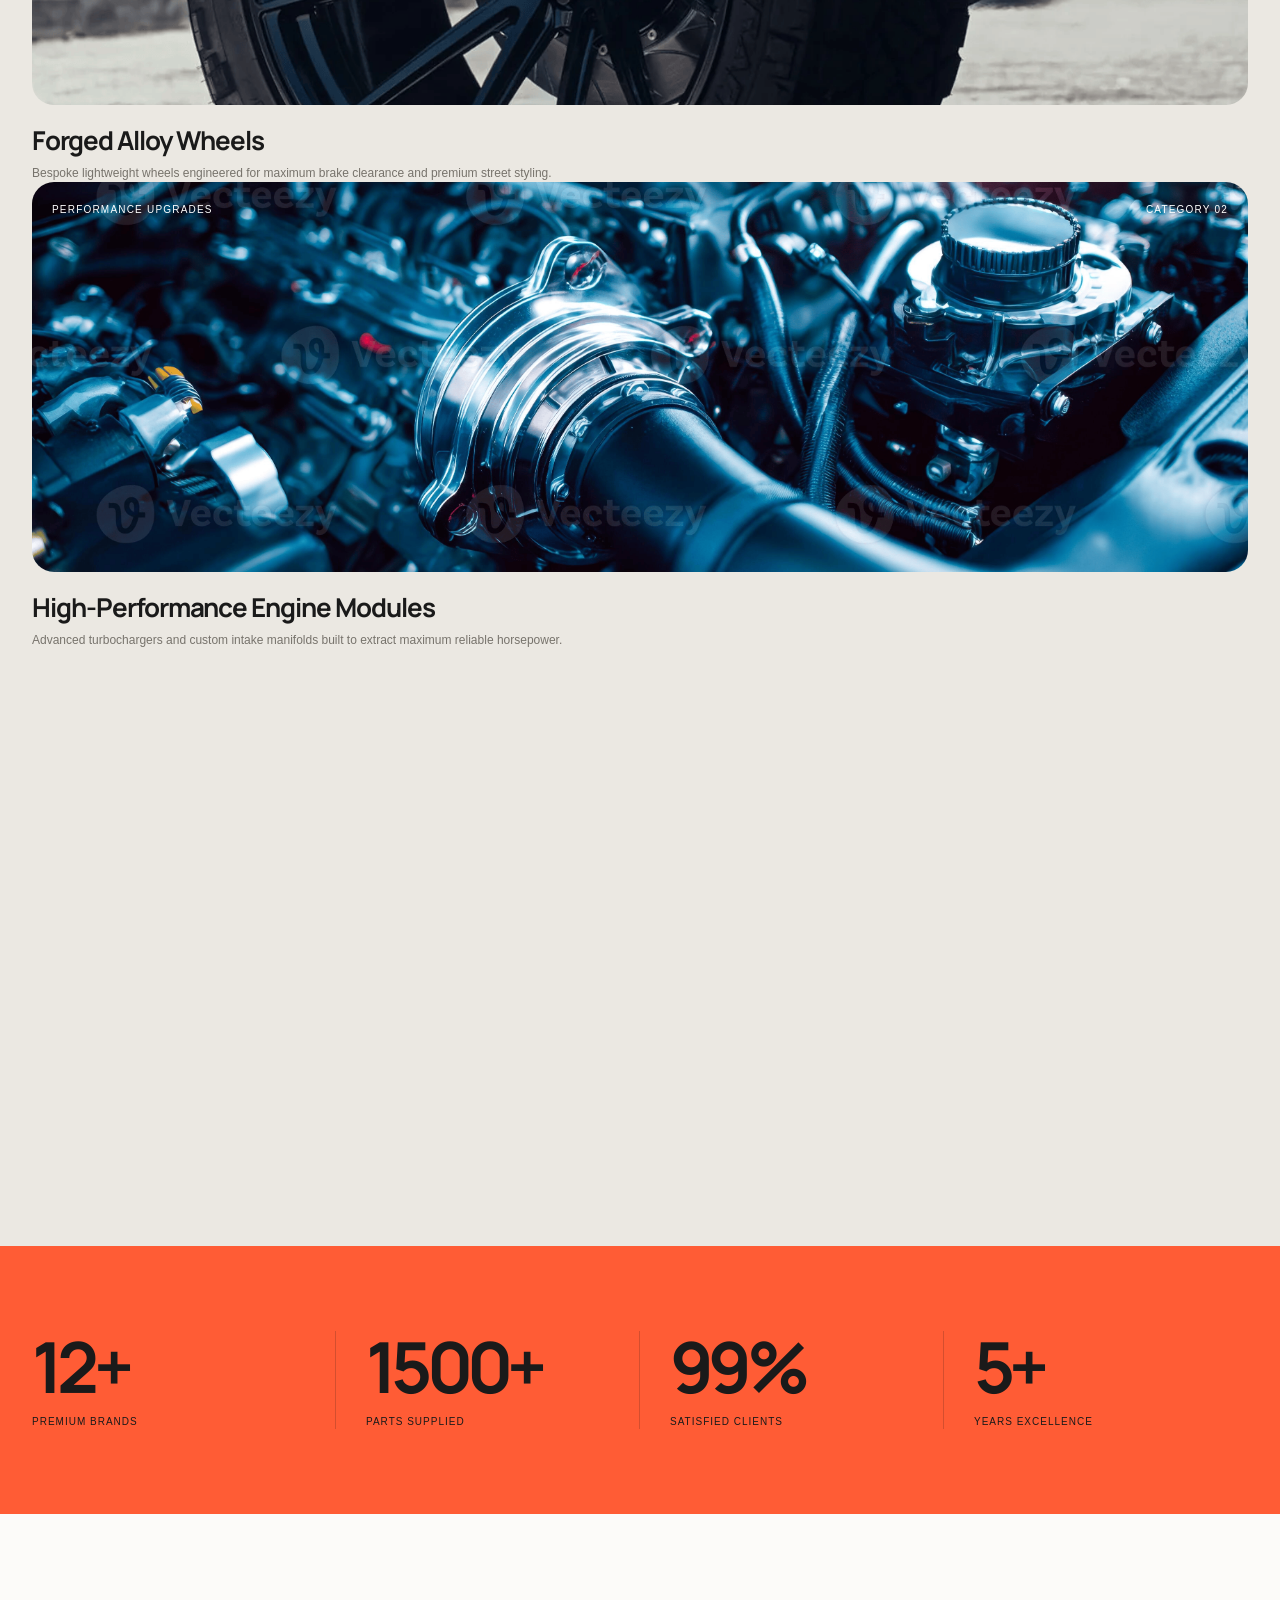
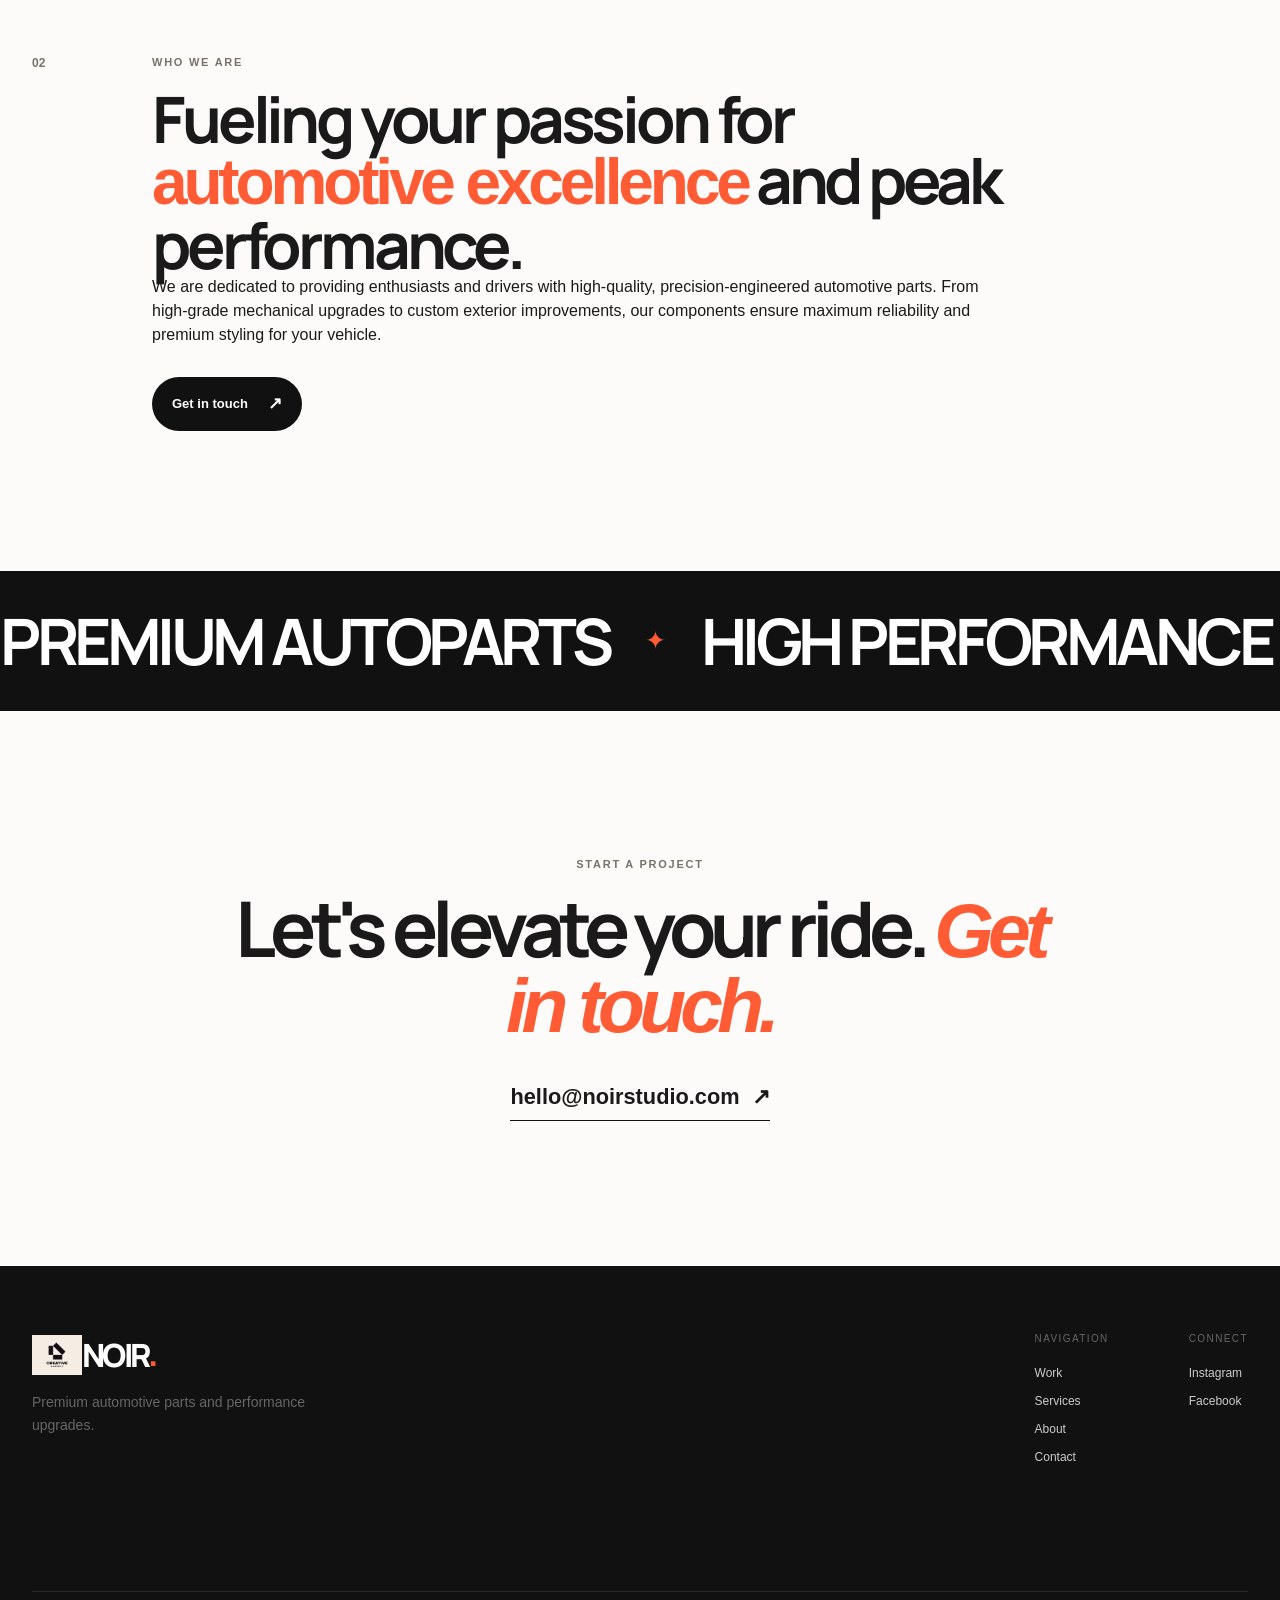
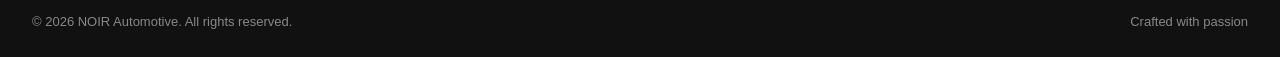
==== commit 39db6292: "Update index.html" ====
--- a/index.html
+++ b/index.html
@@ -17,7 +17,7 @@
          HEADER
     ========================== -->
 
-    <header class="header">
+    <header class="navbar">
 
         <div class="container nav">
 
@@ -39,10 +39,9 @@
                        <a href="#contact">Contact</a>
             </nav>
 
-            <a href="#contact" class="nav-button">
-                Start a project
-                <span>↗</span>
-            </a>
+            <div class="navbar-cta-box">
+                <a href="contact.html" class="btn-cta">Start a project ↗</a>
+            </div>
 
             <button class="menu-button" id="menuButton">
                 <span></span>
--- a/style.css
+++ b/style.css
@@ -1625,3 +1625,342 @@
         transition-duration: 0.01ms !important;
     }
 }
+
+/* =========================================
+   DESKTOP DROPDOWN SUB-MENU STYLES
+========================================= */
+.dropdown {
+    position: relative;
+    display: inline-block;
+}
+
+.dropdown-trigger {
+    cursor: pointer;
+    padding-bottom: 5px;
+}
+
+.dropdown-menu {
+    display: none;
+    position: absolute;
+    top: 100%;
+    left: 50%;
+    transform: translateX(-50%);
+    background-color: var(--text);
+    min-width: 180px;
+    box-shadow: 0px 8px 24px rgba(0,0,0,0.15);
+    border-radius: 12px;
+    padding: 10px 0;
+    z-index: 2000;
+}
+
+.dropdown-menu a {
+    color: var(--white) !important;
+    padding: 10px 20px;
+    display: block;
+    font-size: 12px !important;
+    font-weight: 500;
+    transition: background var(--transition);
+}
+
+.dropdown-menu a:hover {
+    background-color: rgba(255, 255, 255, 0.1);
+    border-radius: 6px;
+}
+
+.dropdown-menu a::after {
+    display: none !important; /* സബ് മെനുവിൽ അനാവശ്യ ലൈനുകൾ ഒഴിവാക്കാൻ */
+}
+
+/* മൗസ് കൊണ്ട് വരുമ്പോൾ സബ് മെനു കാണിക്കാൻ */
+.dropdown:hover .dropdown-menu {
+    display: block;
+}
+
+
+/* Reset and Base Styles */
+* {
+    margin: 0;
+    padding: 0;
+    box-sizing: border-box;
+    font-family: 'Segoe UI', Tahoma, Geneva, Verdana, sans-serif;
+}
+
+body {
+    background-color: #fcfbf9;
+    color: #1a1a1a;
+}
+
+/* Header Navbar Styling */
+.navbar {
+    display: flex;
+    justify-content: space-between;
+    align-items: center;
+    padding: 25px 8%;
+    background-color: #fcfbf9;
+    position: relative;
+    z-index: 100;
+}
+
+.logo {
+    display: flex;
+    align-items: center;
+    z-index: 10;
+}
+
+.logo img {
+    height: 40px; /* ലോഗോയുടെ വലുപ്പം കൃത്യമാക്കി */
+    width: auto;
+    display: block;
+    object-fit: contain;
+}
+
+.nav-links {
+    display: flex !important;
+    align-items: center !important;
+    gap: 30px !important;
+    
+    /* സ്ക്രീനിന്റെ കൃത്യം മധ്യത്തിലേക്ക് നിർബന്ധിതമായി ലോക്ക് ചെയ്യുന്നു */
+    position: absolute !important;
+    left: 50% !important;
+    transform: translateX(-50%) !important;
+}
+
+.nav-links a, .dropbtn {
+    text-decoration: none;
+    color: #555;
+    font-size: 14px;
+    font-weight: 500;
+    transition: color 0.3s;
+    background: none;
+    border: none;
+    cursor: pointer;
+    white-space: nowrap; /* ടെക്സ്റ്റ് താഴേക്ക് പോകാതിരിക്കാൻ */
+}
+
+.nav-links a:hover, .dropdown:hover .dropbtn {
+    color: #ff4500;
+}
+
+.navbar-cta-box {
+    display: flex;
+    justify-content: flex-end;
+    z-index: 10;
+}
+
+.btn-cta {
+    text-decoration: none;
+    color: #1a1a1a;
+    border: 1px solid #1a1a1a;
+    padding: 10px 22px;
+    border-radius: 30px;
+    font-size: 13px;
+    font-weight: 500;
+    transition: all 0.3s ease;
+    white-space: nowrap;
+}
+
+.btn-cta:hover {
+    background-color: #1a1a1a;
+    color: #fff;
+}
+
+/* Dropdown Menu */
+.dropdown {
+    position: relative;
+    display: inline-block;
+}
+
+.dropdown-content {
+    display: none;
+    position: absolute;
+    background-color: #ffffff;
+    min-width: 180px;
+    box-shadow: 0px 10px 30px rgba(0,0,0,0.08);
+    border-radius: 8px;
+    z-index: 10;
+    top: 120%;
+    padding: 10px 0;
+}
+
+.dropdown-content a {
+    color: #333;
+    padding: 10px 20px;
+    display: block;
+}
+
+.dropdown-content a:hover {
+    background-color: #f5f5f5;
+    color: #ff4500;
+}
+
+.dropdown:hover .dropdown-content {
+    display: block;
+}
+
+.btn-cta {
+    text-decoration: none;
+    color: #1a1a1a;
+    border: 1px solid #1a1a1a;
+    padding: 10px 22px;
+    border-radius: 30px;
+    font-size: 13px;
+    font-weight: 500;
+    transition: all 0.3s ease;
+}
+
+.btn-cta:hover {
+    background-color: #1a1a1a;
+    color: #fff;
+}
+
+/* Page Layout Content */
+.content-wrapper {
+    padding: 60px 8%;
+}
+
+.hero-section {
+    text-align: center;
+}
+
+.subtitle {
+    font-size: 11px;
+    letter-spacing: 2px;
+    color: #999;
+    text-transform: uppercase;
+    margin-bottom: 15px;
+}
+
+h1 {
+    font-size: 56px;
+    font-weight: 700;
+    margin-bottom: 60px;
+    letter-spacing: -1px;
+}
+
+.highlight {
+    color: #ff4500;
+}
+
+/* Two Column Grid */
+.grid-container {
+    display: flex;
+    justify-content: space-between;
+    align-items: center;
+    gap: 80px;
+    text-align: left;
+}
+
+.image-box {
+    flex: 1;
+}
+
+.image-box img {
+    width: 100%;
+    max-height: 500px;
+    border-radius: 20px;
+    object-fit: cover;
+    background-color: #eaeaea; /* ഇമേജ് ലോഡായില്ലെങ്കിലും ബോക്സ് കാണാൻ */
+}
+
+.text-box {
+    flex: 1;
+}
+
+.text-box h2 {
+    font-size: 32px;
+    font-weight: 700;
+    margin-bottom: 20px;
+    line-height: 1.3;
+}
+
+.text-box p {
+    color: #666;
+    line-height: 1.7;
+    margin-bottom: 35px;
+    font-size: 16px;
+}
+
+.btn-black {
+    display: inline-block;
+    text-decoration: none;
+    background-color: #1a1a1a;
+    color: #fff;
+    padding: 14px 28px;
+    border-radius: 30px;
+    font-size: 14px;
+    font-weight: 500;
+    transition: background 0.3s;
+}
+
+.btn-black:hover {
+    background-color: #444;
+}
+
+/* Footer Styling */
+.footer-section {
+    background-color: #f6f5f2;
+    padding: 80px 8% 40px 8%;
+    margin-top: 120px;
+}
+
+.footer-top {
+    display: flex;
+    justify-content: space-between;
+    flex-wrap: wrap;
+    gap: 40px;
+    margin-bottom: 60px;
+}
+
+.footer-brand .footer-logo {
+    font-size: 28px;
+    font-weight: 900;
+    margin-bottom: 15px;
+}
+
+.footer-brand p {
+    color: #666;
+    max-width: 280px;
+    font-size: 14px;
+    line-height: 1.6;
+}
+
+.footer-nav h4, .footer-social h4 {
+    font-size: 12px;
+    color: #999;
+    text-transform: uppercase;
+    margin-bottom: 20px;
+    letter-spacing: 1.5px;
+    font-weight: 600;
+}
+
+.footer-nav a, .footer-social a {
+    display: block;
+    color: #1a1a1a;
+    text-decoration: none;
+    font-size: 14px;
+    margin-bottom: 12px;
+    font-weight: 500;
+    transition: color 0.3s;
+}
+
+.footer-nav a:hover, .footer-social a:hover {
+    color: #ff4500;
+}
+
+.footer-divider {
+    border: 0;
+    border-top: 1px solid #e0dfdb;
+    margin-bottom: 30px;
+}
+
+.footer-bottom {
+    display: flex;
+    justify-content: space-between;
+    align-items: center;
+    font-size: 13px;
+    color: #888;
+}
+
+.crafted-text {
+    font-style: italic;
+}
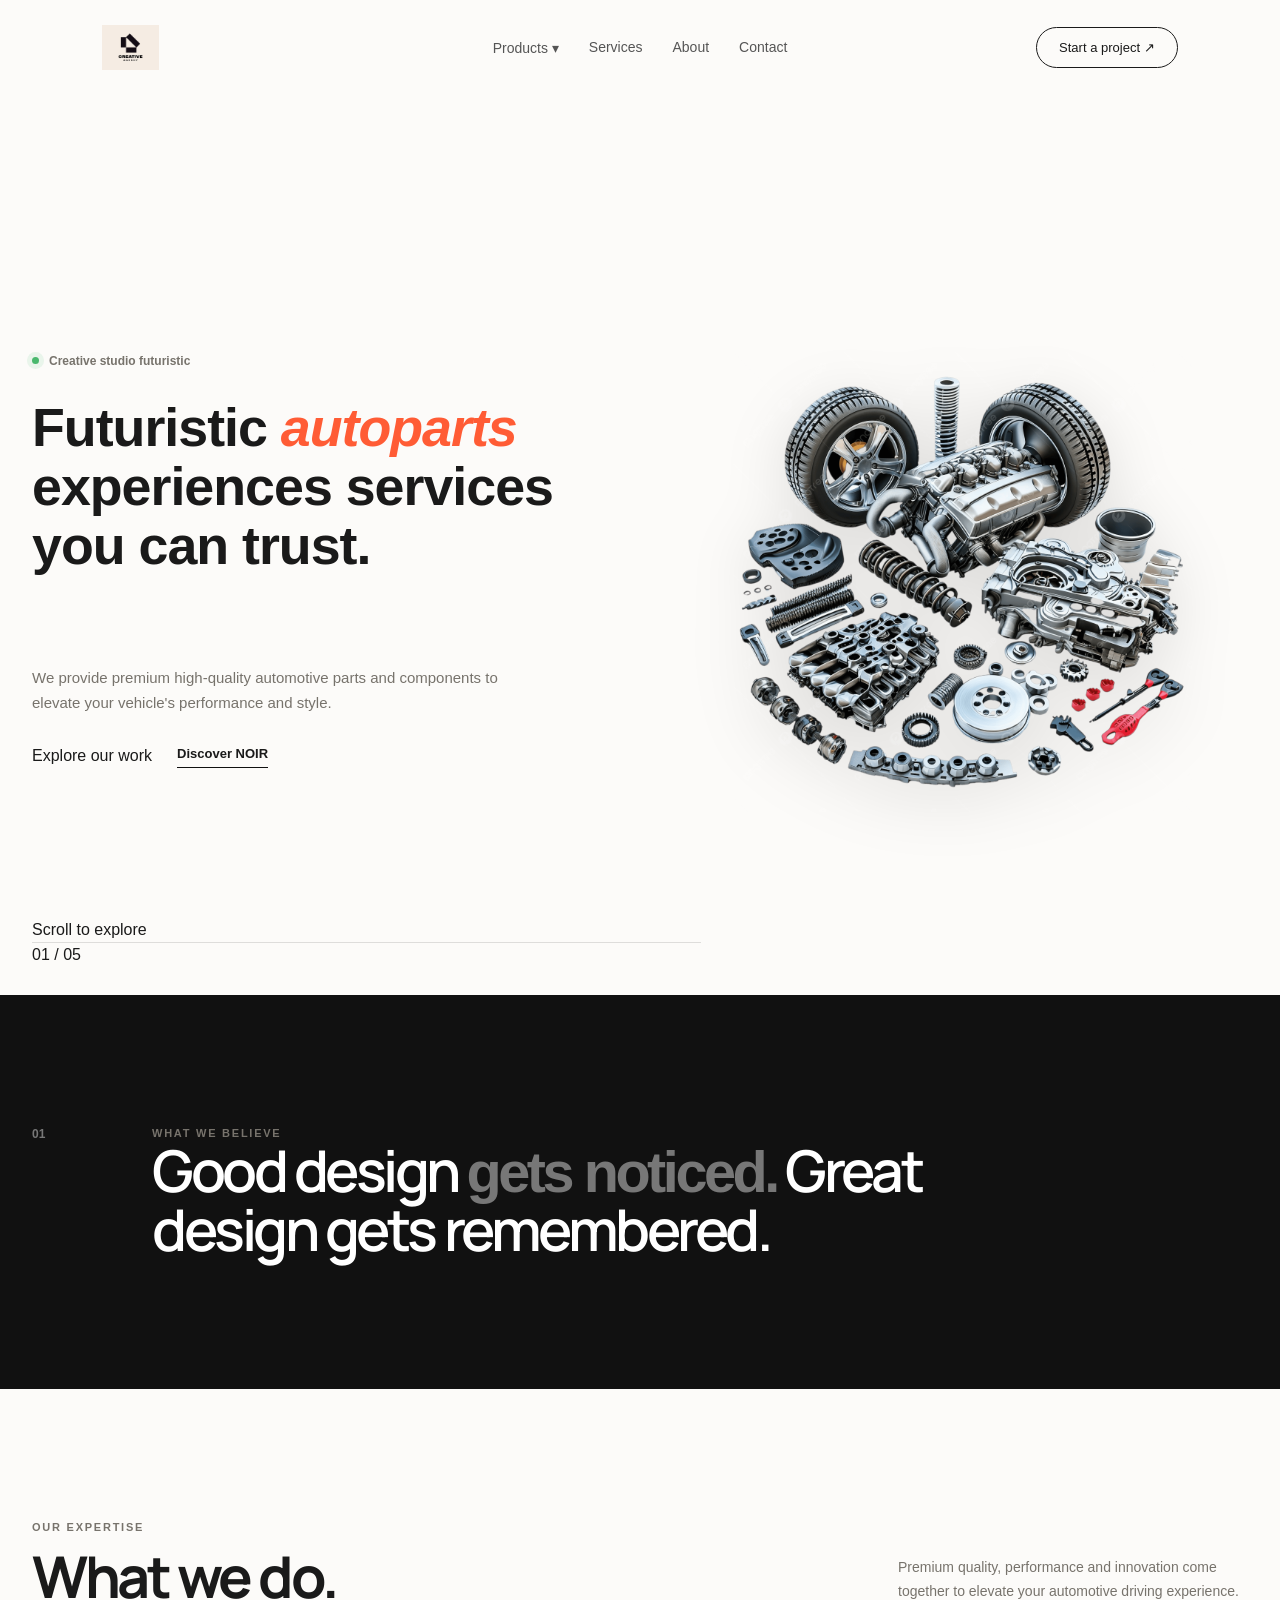
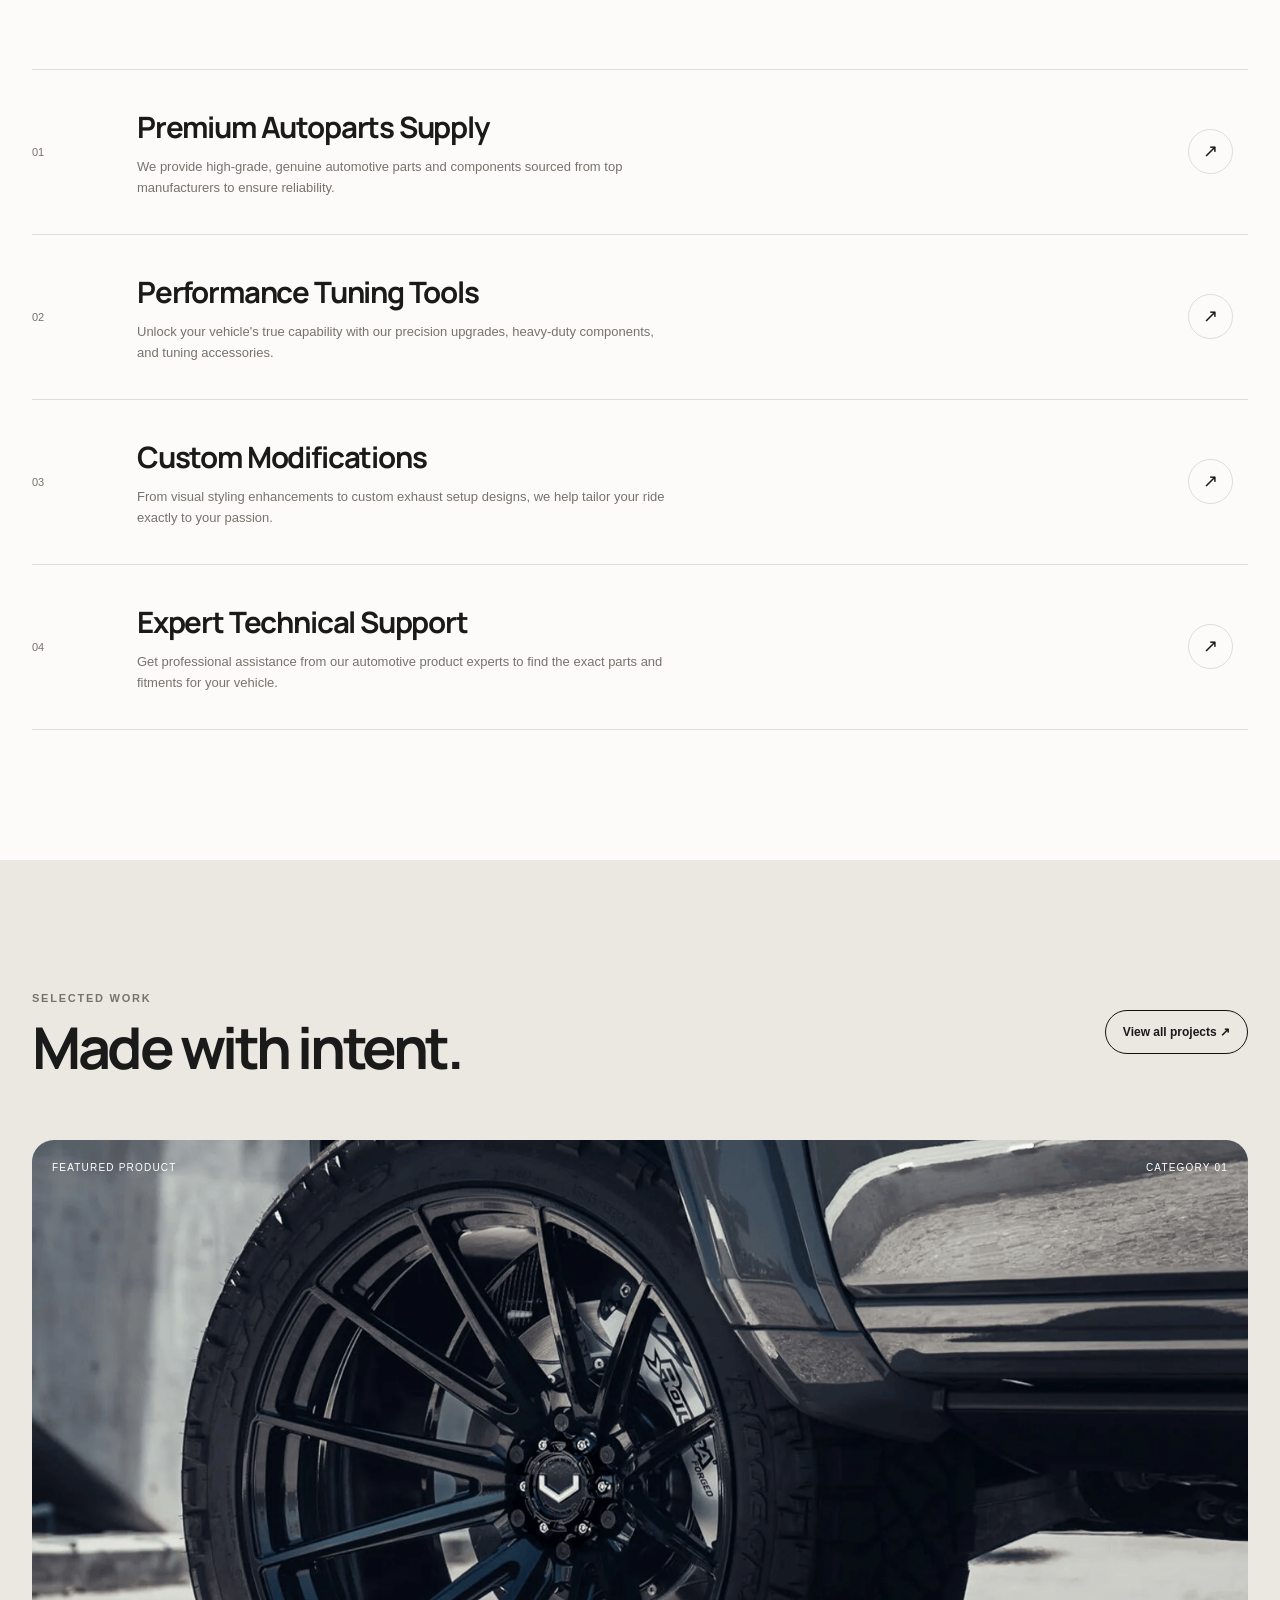
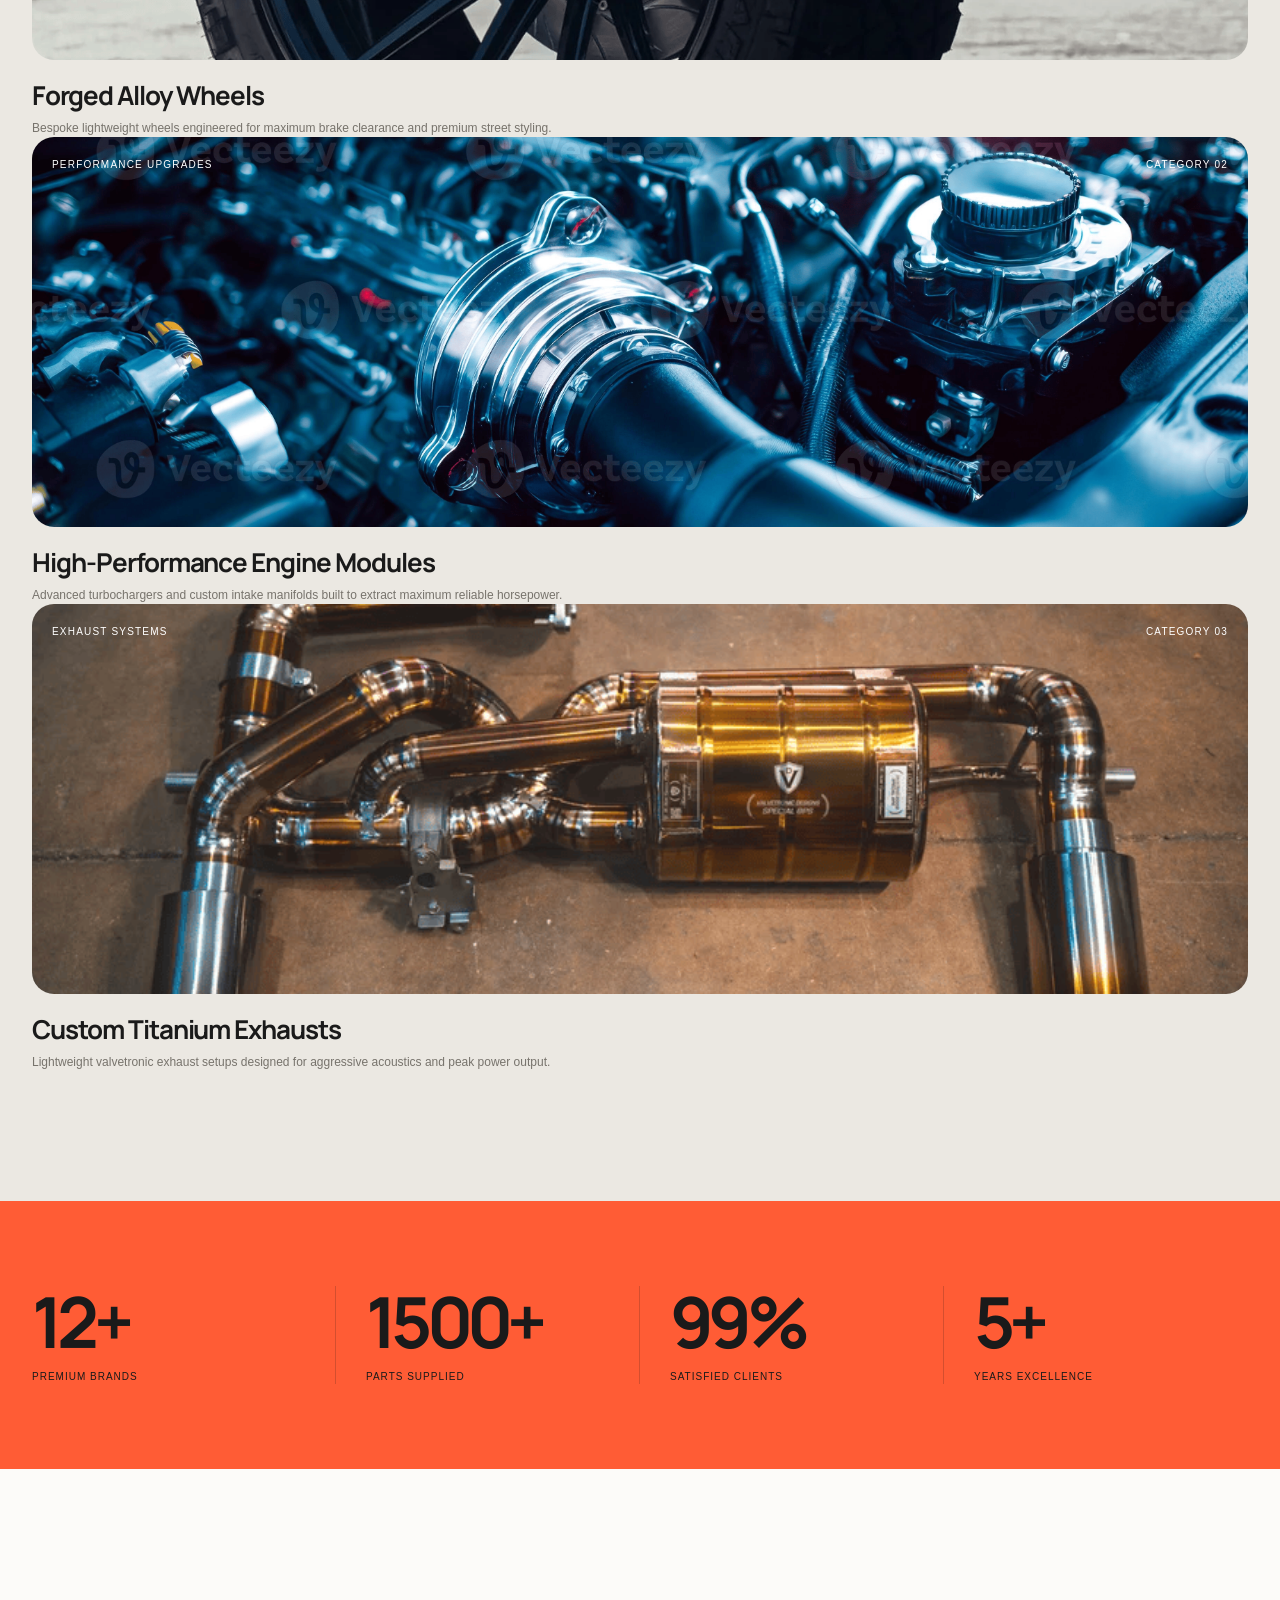
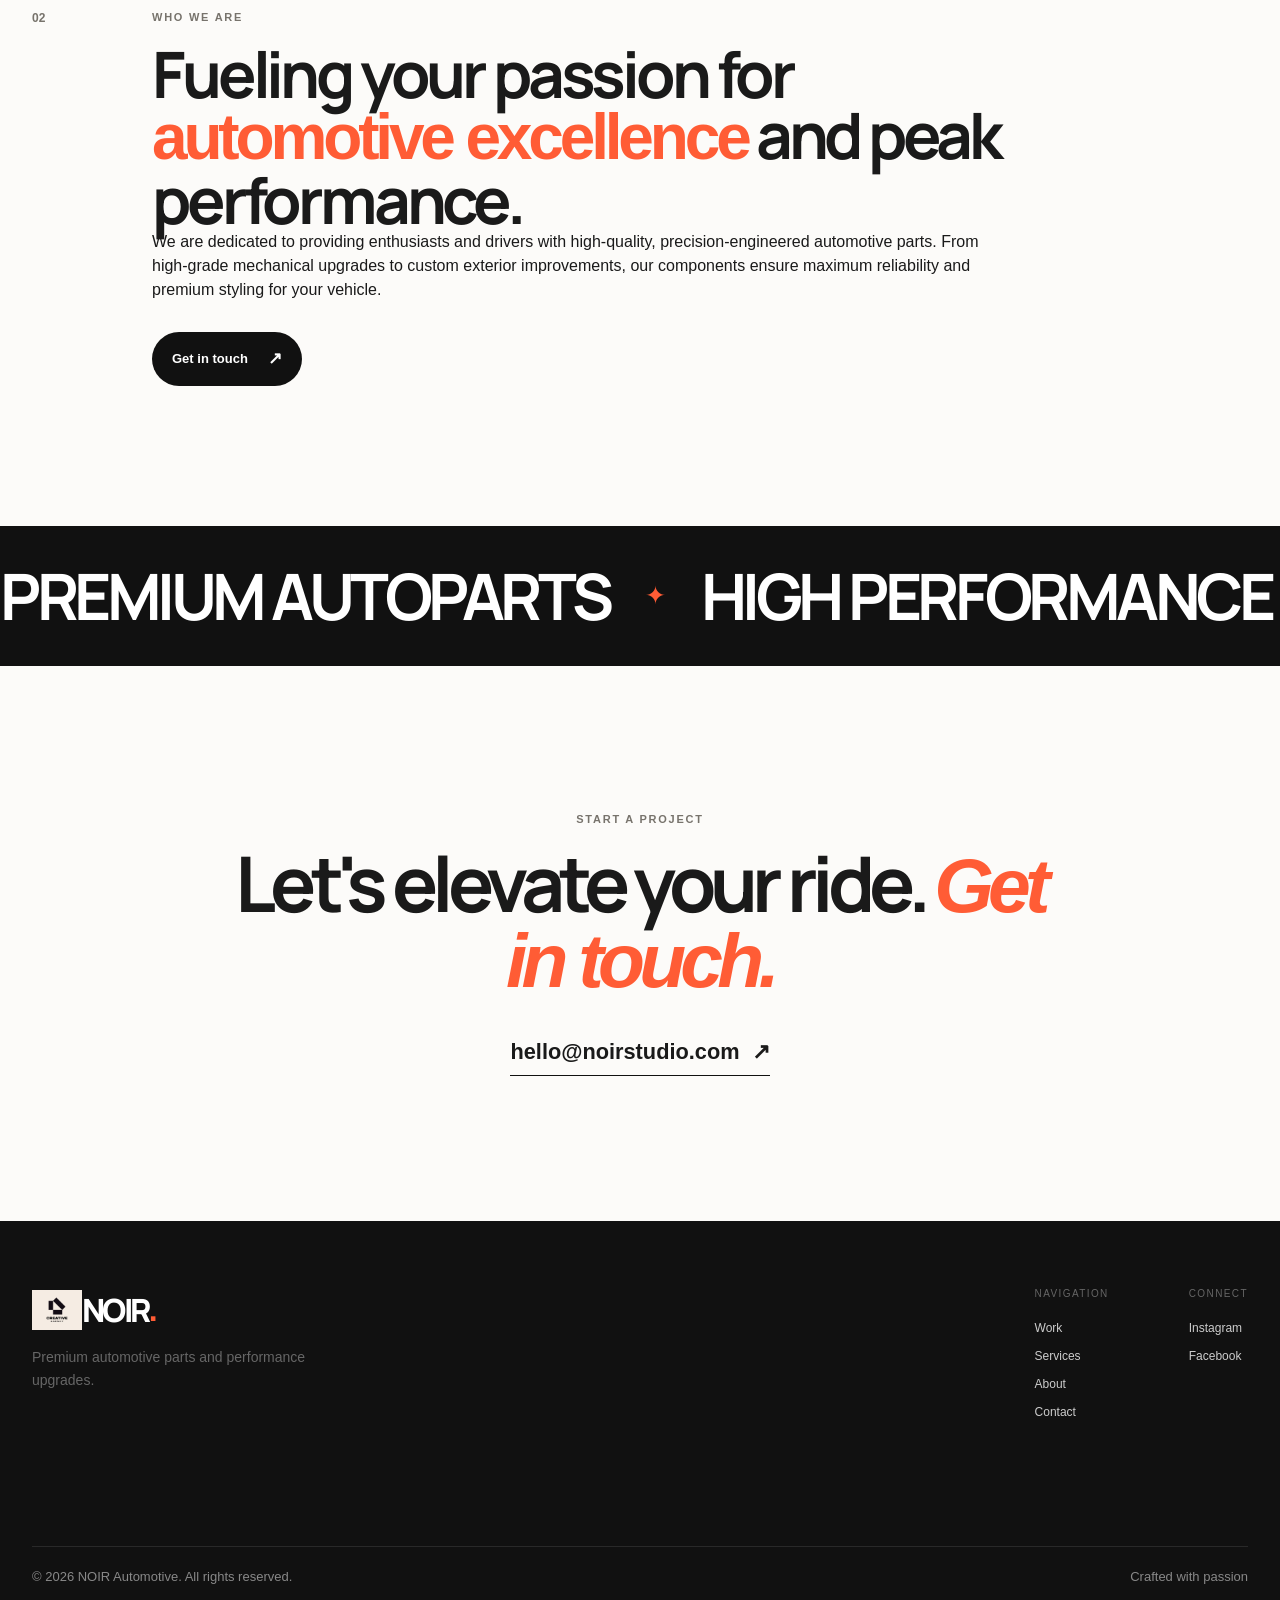
==== commit 29f8c904: "Update index.html" ====
--- a/index.html
+++ b/index.html
@@ -17,36 +17,42 @@
          HEADER
     ========================== -->
 
+        <!-- HEADER SECTION -->
     <header class="navbar">
-
-        <div class="container nav">
-
-            <a href="index.html" class="logo">
+        <!-- 1. Logo Box -->
+        <div class="logo">
+            <a href="index.html">
                 <img src="./images/logo.png" alt="Logo" style="height: 45px; width: auto;">
             </a>
-
-            <nav class="desktop-nav">
-                <div class="dropdown">
-                    <a href="#work" class="dropdown-trigger">Products ▾</a>
-                <div class="dropdown-menu">
-                        <a href="wheels.html">Alloy Wheels</a>
-                        <a href="engine.html">Engine Modules</a>
-                        <a href="exhaust.html">Exhaust Systems</a>
-                    </div>
-                </div>
-                       <a href="#services">Services</a>
-                       <a href="#about">About</a>
-                       <a href="#contact">Contact</a>
-            </nav>
-
-            <div class="navbar-cta-box">
-                <a href="contact.html" class="btn-cta">Start a project ↗</a>
-            </div>
-
-            <button class="menu-button" id="menuButton">
-                <span></span>
-                <span></span>
-            </button>
+        </div>
+        
+        <!-- 2. Central Navigation Links (ക്ലാസ്സ് 'nav-links' എന്ന് മാറ്റിയിട്ടുണ്ട്) -->
+        <nav class="nav-links">
+            <div class="dropdown">
+                <a href="wheels.html" class="dropbtn">Products ▾</a>
+                <div class="dropdown-content">
+                    <a href="wheels.html">Alloy Wheels</a>
+                    <a href="engine.html">Engine Modules</a>
+                    <a href="exhaust.html">Exhaust Systems</a>
+                </div>
+            </div>
+            <a href="services.html">Services</a>
+            <a href="about.html">About</a>
+            <a href="contact.html">Contact</a>
+        </nav>
+        
+        <!-- 3. CTA Button Box -->
+        <div class="navbar-cta-box">
+            <a href="contact.html" class="btn-cta">Start a project ↗</a>
+        </div>
+
+        <!-- Mobile Menu Button (ആവശ്യമെങ്കിൽ മാത്രം) -->
+        <button class="menu-button" id="menuButton">
+            <span></span>
+            <span></span>
+        </button>
+    </header>
+
 
         </div>
 
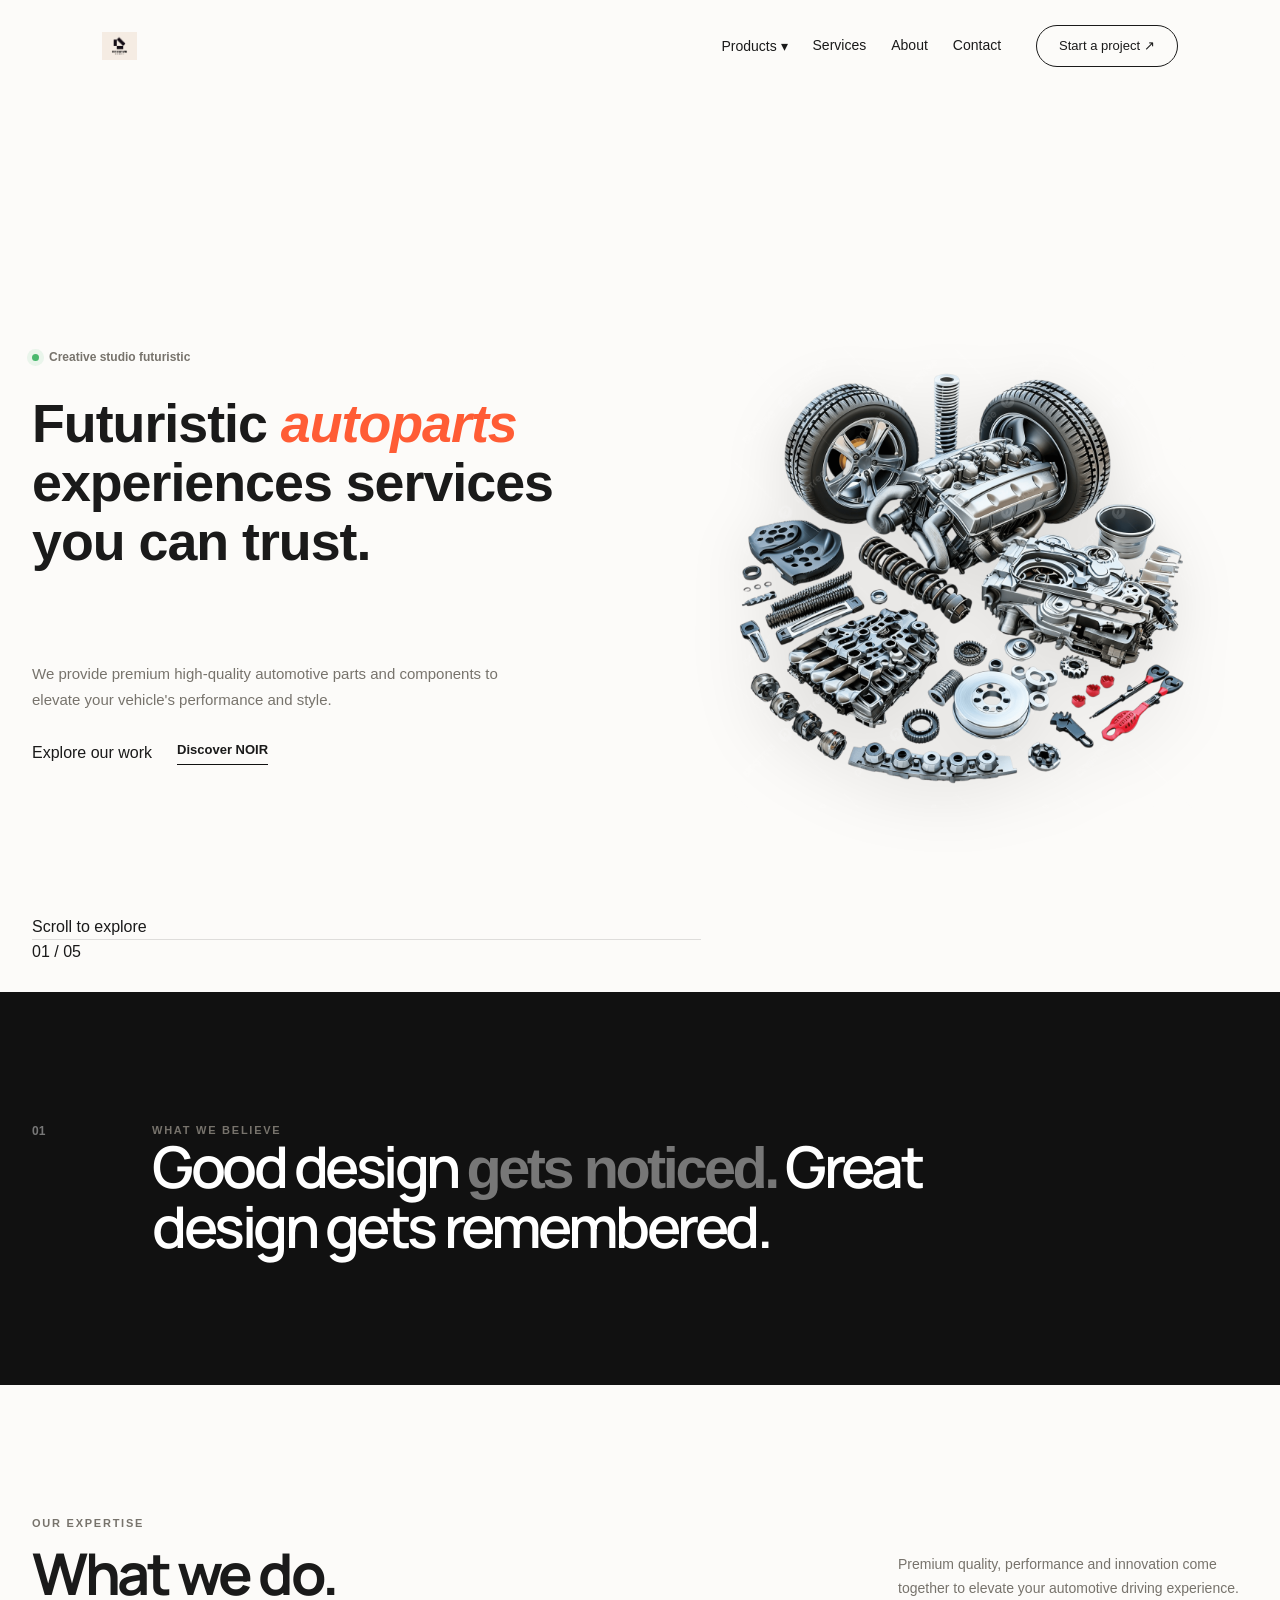
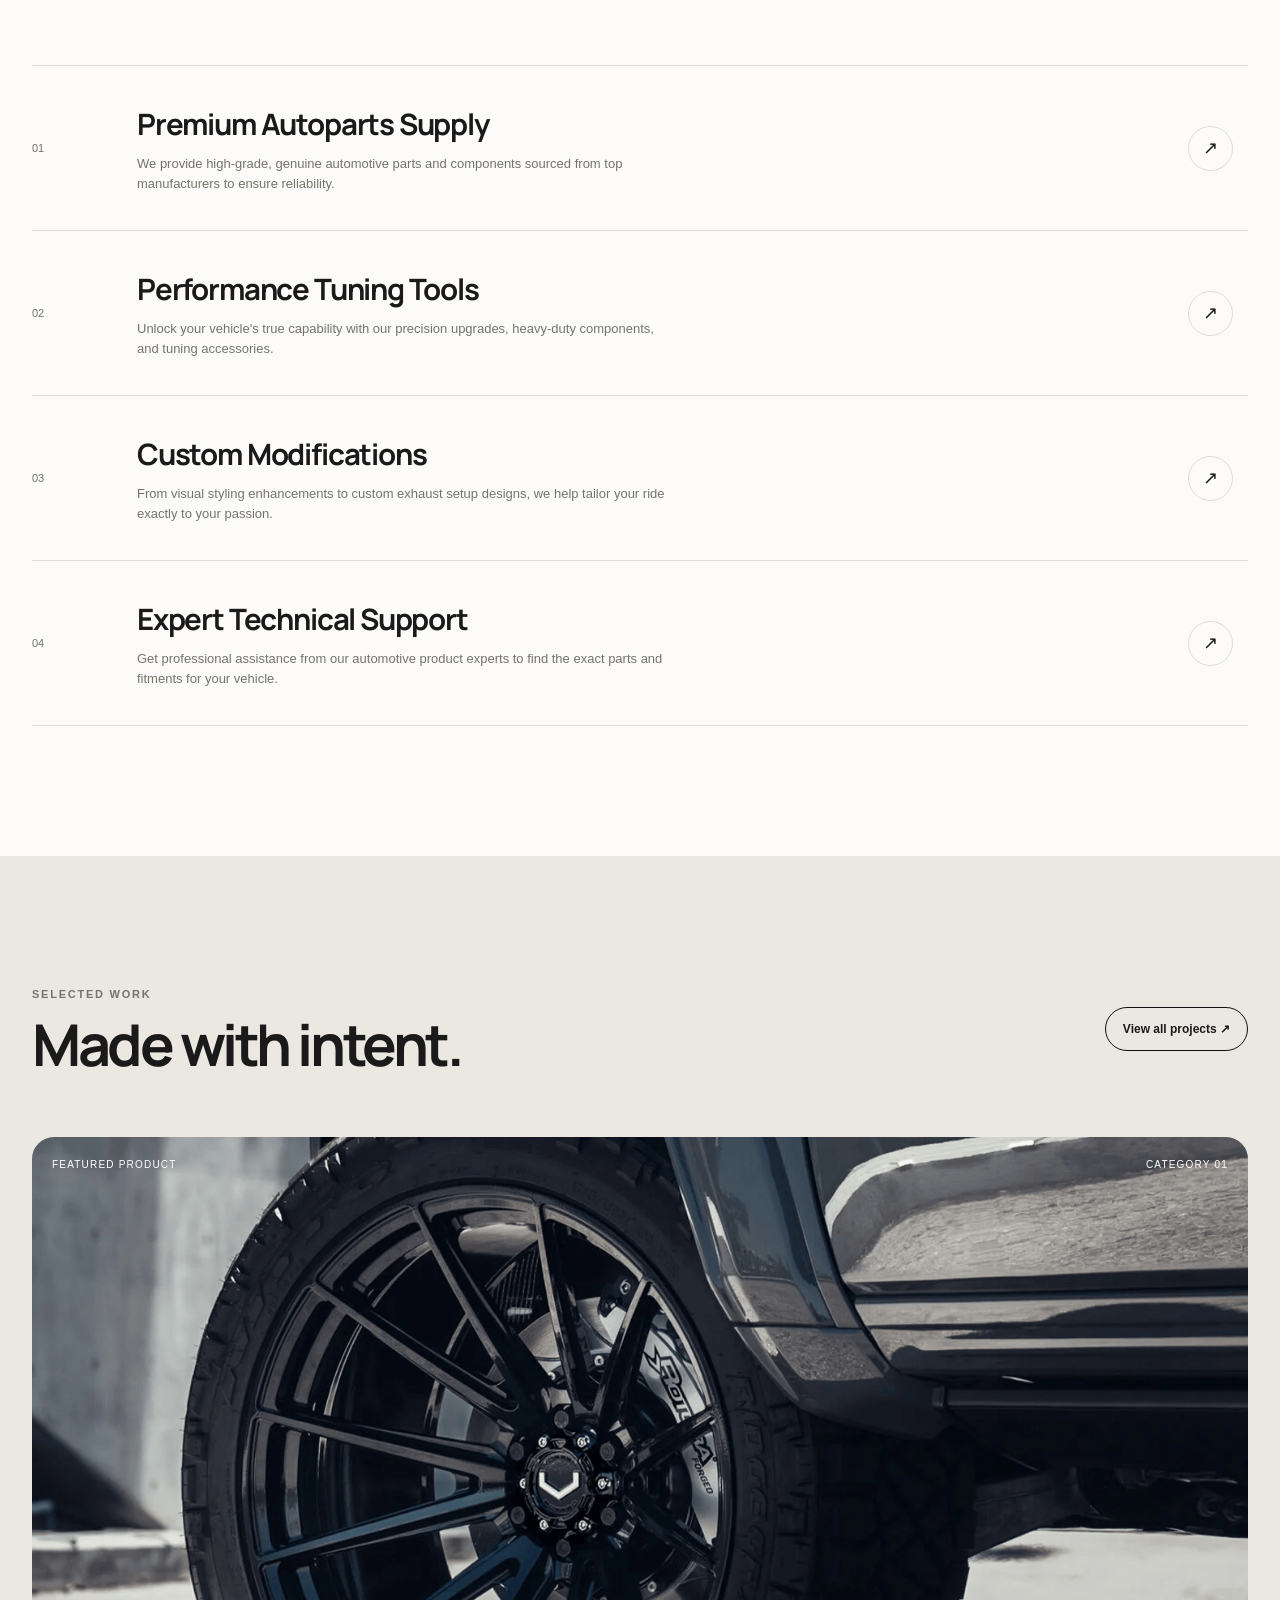
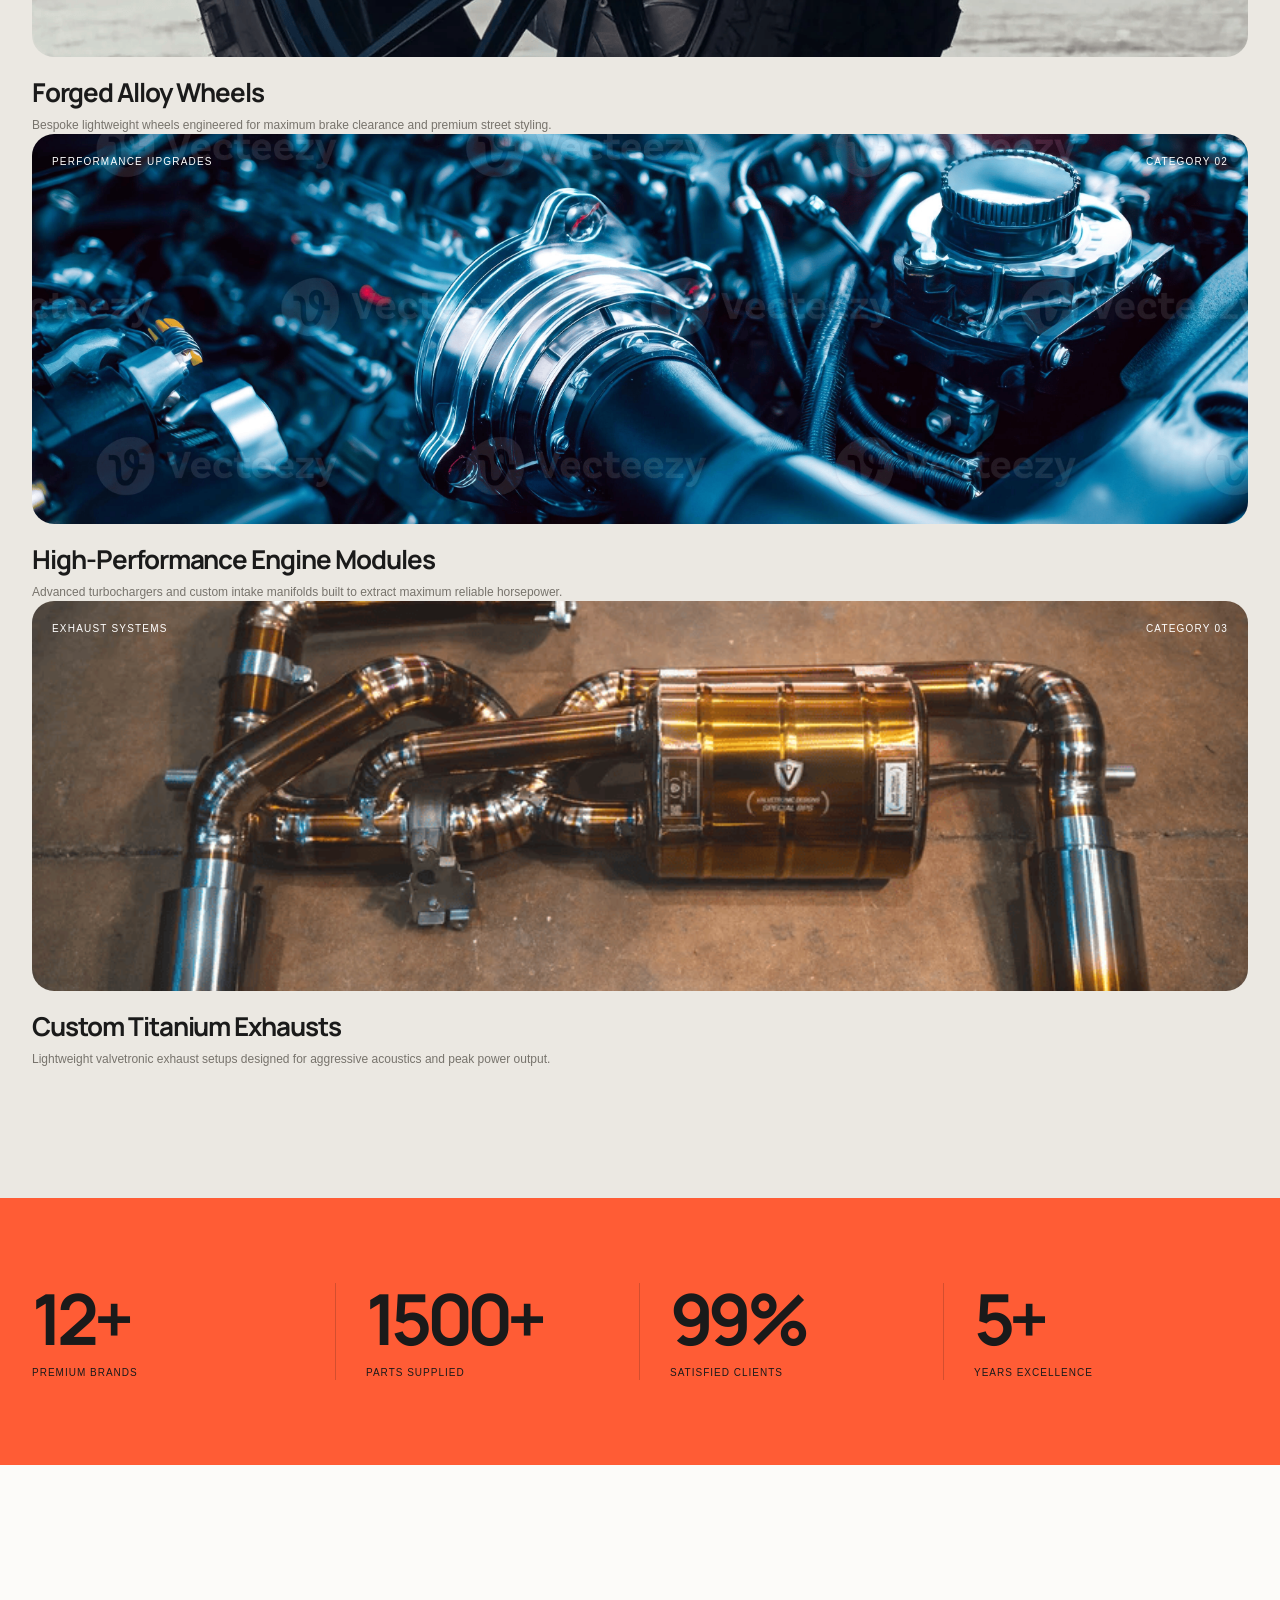
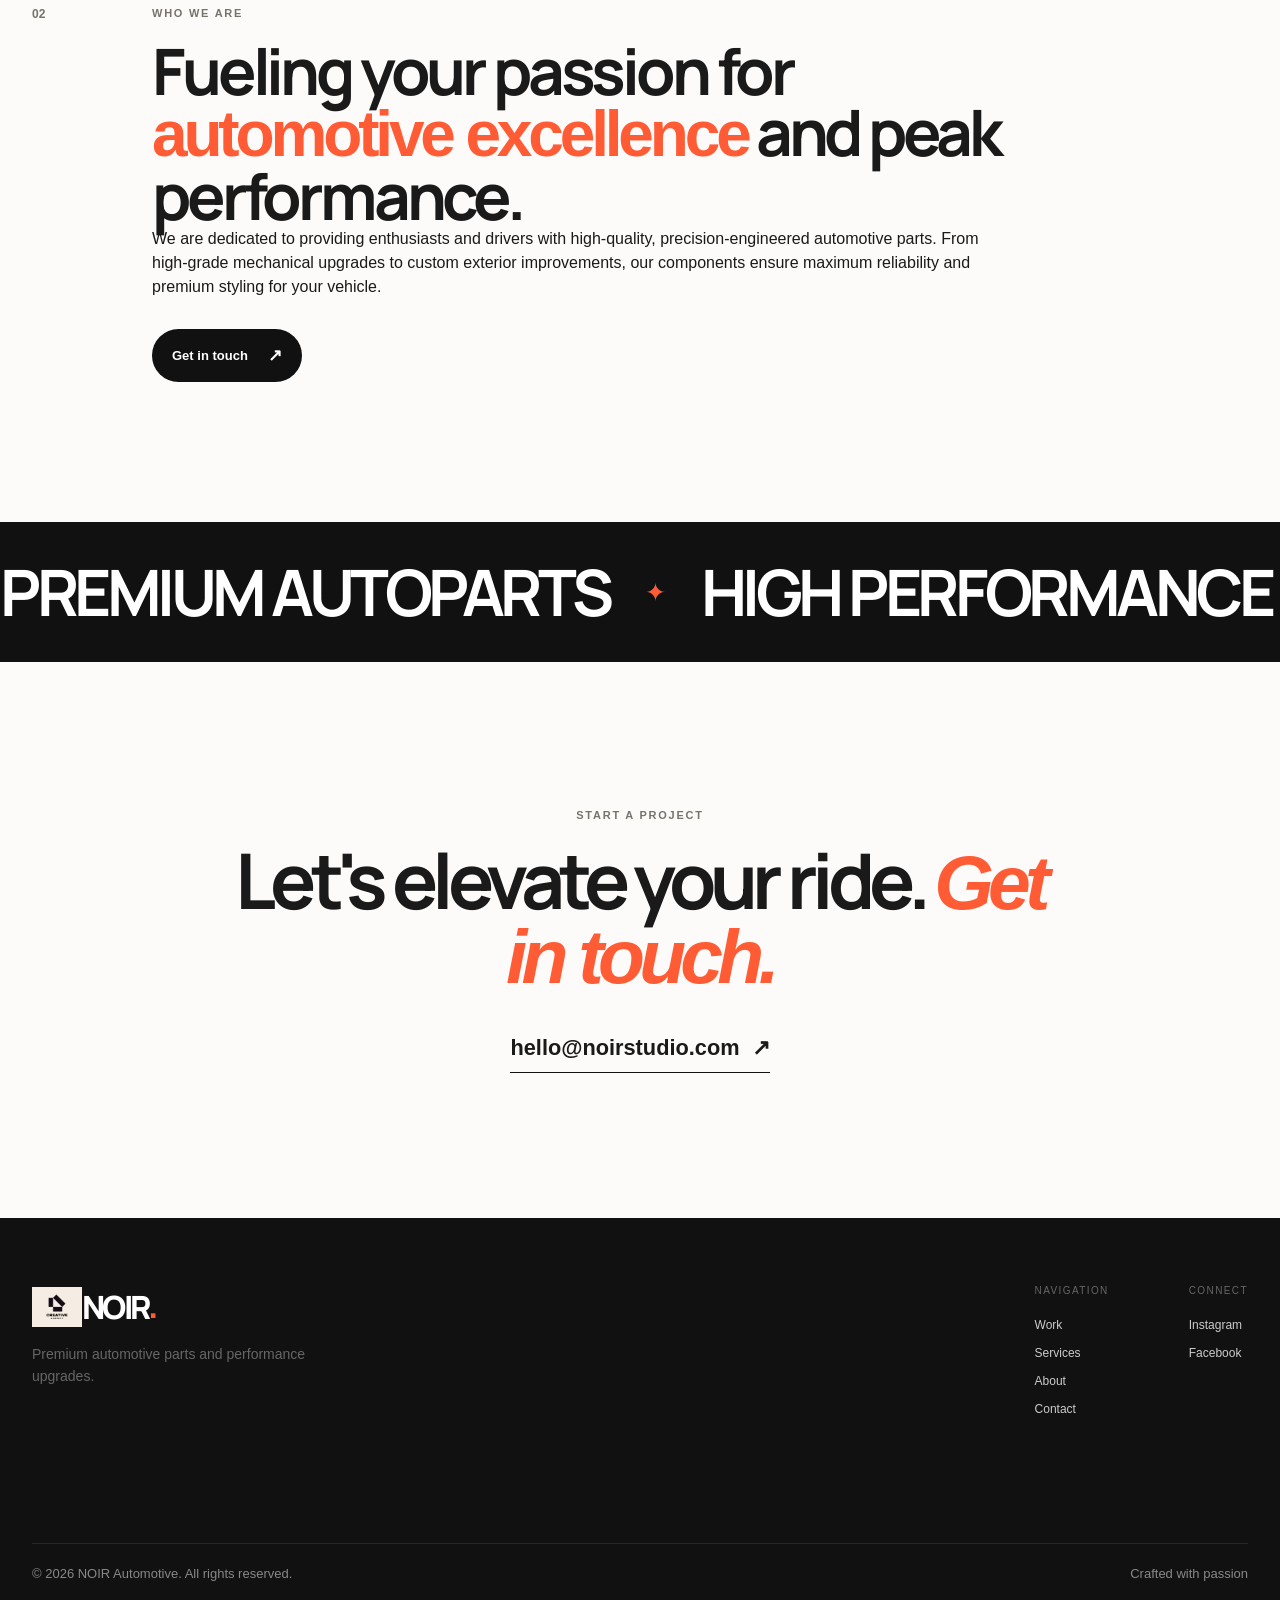
==== commit 0e9e2712: "Update index.html" ====
--- a/index.html
+++ b/index.html
@@ -18,40 +18,43 @@
     ========================== -->
 
         <!-- HEADER SECTION -->
-    <header class="navbar">
-        <!-- 1. Logo Box -->
-        <div class="logo">
-            <a href="index.html">
-                <img src="./images/logo.png" alt="Logo" style="height: 45px; width: auto;">
+        <!-- HEADER SECTION (മെയിൻ പേജിലെ ഹെഡർ അലൈൻമെന്റ് കൃത്യമാക്കിയത്) -->
+    <header class="navbar" style="display: flex !important; justify-content: space-between !important; align-items: center !important; padding: 25px 8% !important; background-color: #fcfbf9 !important; width: 100% !important; box-sizing: border-box !important;">
+        
+        <!-- 1. Logo Box (ലോഗോയ്ക്ക് പിന്നിലെ ബോക്സ് ഒഴിവാക്കിയത്) -->
+        <div class="logo" style="display: flex !important; align-items: center !important; background: none !important; padding: 0 !important; border-radius: 0 !important; box-shadow: none !important;">
+            <a href="index.html" style="display: flex !important; align-items: center !important; background: none !important; padding: 0 !important;">
+                <img src="./images/logo.png" alt="NOIR Logo" style="height: 28px !important; width: auto !important; display: block !important; object-fit: contain !important; background: none !important;">
             </a>
         </div>
         
-        <!-- 2. Central Navigation Links (ക്ലാസ്സ് 'nav-links' എന്ന് മാറ്റിയിട്ടുണ്ട്) -->
-        <nav class="nav-links">
-            <div class="dropdown">
-                <a href="wheels.html" class="dropbtn">Products ▾</a>
-                <div class="dropdown-content">
-                    <a href="wheels.html">Alloy Wheels</a>
-                    <a href="engine.html">Engine Modules</a>
-                    <a href="exhaust.html">Exhaust Systems</a>
-                </div>
-            </div>
-            <a href="services.html">Services</a>
-            <a href="about.html">About</a>
-            <a href="contact.html">Contact</a>
-        </nav>
+        <!-- Right Content Block (മെനുവും ബട്ടണും ഒന്നിച്ച് വലതുവശത്ത് ഒതുക്കാൻ വേണ്ടി) -->
+        <div style="display: flex !important; align-items: center !important; gap: 35px !important; margin-left: auto !important;">
+            
+            <!-- 2. Navigation Links (ആവശ്യമായ ചെറിയ സ്പേസിങ് നൽകിയത്) -->
+            <nav class="nav-links" style="display: flex !important; align-items: center !important; gap: 25px !important; margin: 0 !important; padding: 0 !important; position: static !important; transform: none !important;">
+                <div class="dropdown" style="position: relative; display: inline-block;">
+                    <a href="#" class="dropbtn" style="text-decoration: none !important; color: #1a1a1a !important; font-size: 14px !important; font-weight: 500 !important;">Products ▾</a>
+                    <div class="dropdown-content">
+                        <a href="wheels.html">Alloy Wheels</a>
+                        <a href="engine.html">Engine Modules</a>
+                        <a href="exhaust.html">Exhaust Systems</a>
+                    </div>
+                </div>
+                <a href="services.html" style="text-decoration: none !important; color: #1a1a1a !important; font-size: 14px !important; font-weight: 500 !important;">Services</a>
+                <a href="about.html" style="text-decoration: none !important; color: #1a1a1a !important; font-size: 14px !important; font-weight: 500 !important;">About</a>
+                <a href="contact.html" style="text-decoration: none !important; color: #1a1a1a !important; font-size: 14px !important; font-weight: 500 !important;">Contact</a>
+            </nav>
+            
+            <!-- 3. CTA Button -->
+            <div class="navbar-cta-box" style="display: flex !important; align-items: center !important;">
+                <a href="contact.html" class="btn-cta" style="text-decoration: none !important; color: #1a1a1a !important; border: 1px solid #1a1a1a !important; padding: 10px 22px !important; border-radius: 30px !important; font-size: 13px !important; font-weight: 500 !important; white-space: nowrap !important;">Start a project ↗</a>
+            </div>
+            
+        </div>
         
-        <!-- 3. CTA Button Box -->
-        <div class="navbar-cta-box">
-            <a href="contact.html" class="btn-cta">Start a project ↗</a>
-        </div>
-
-        <!-- Mobile Menu Button (ആവശ്യമെങ്കിൽ മാത്രം) -->
-        <button class="menu-button" id="menuButton">
-            <span></span>
-            <span></span>
-        </button>
     </header>
+
 
 
         </div>
--- a/style.css
+++ b/style.css
@@ -1692,19 +1692,21 @@
 
 /* Header Navbar Styling */
 .navbar {
-    display: flex;
-    justify-content: space-between;
-    align-items: center;
-    padding: 25px 8%;
-    background-color: #fcfbf9;
-    position: relative;
-    z-index: 100;
+    display: flex !important;
+    justify-content: space-between !important;
+    align-items: center !important;
+    padding: 25px 8% !important;
+    background-color: #fcfbf9 !important;
+    position: relative !important; /* നടുവിലേക്ക് ലോക്ക് ചെയ്യാൻ ഇത് നിർബന്ധമാണ് */
+    z-index: 100 !important;
+    width: 100% !important;
+    box-sizing: border-box !important;
 }
 
 .logo {
-    display: flex;
-    align-items: center;
-    z-index: 10;
+    display: flex !important;
+    align-items: center !important;
+    z-index: 10 !important;
 }
 
 .logo img {
@@ -1719,22 +1721,21 @@
     align-items: center !important;
     gap: 30px !important;
     
-    /* സ്ക്രീനിന്റെ കൃത്യം മധ്യത്തിലേക്ക് നിർബന്ധിതമായി ലോക്ക് ചെയ്യുന്നു */
+    /* Absolute Positioning വഴി സ്ക്രീനിന്റെ കൃത്യം 50% ഭാഗത്തേക്ക് ഫിക്സ് ചെയ്യുന്നു */
     position: absolute !important;
     left: 50% !important;
     transform: translateX(-50%) !important;
+    margin: 0 !important;
+    padding: 0 !important;
 }
 
 .nav-links a, .dropbtn {
-    text-decoration: none;
-    color: #555;
-    font-size: 14px;
-    font-weight: 500;
-    transition: color 0.3s;
-    background: none;
-    border: none;
-    cursor: pointer;
-    white-space: nowrap; /* ടെക്സ്റ്റ് താഴേക്ക് പോകാതിരിക്കാൻ */
+    text-decoration: none !important;
+    color: #555 !important;
+    font-size: 14px !important;
+    font-weight: 500 !important;
+    transition: color 0.3s !important;
+    white-space: nowrap !important;
 }
 
 .nav-links a:hover, .dropdown:hover .dropbtn {
@@ -1742,26 +1743,31 @@
 }
 
 .navbar-cta-box {
-    display: flex;
-    justify-content: flex-end;
-    z-index: 10;
+    display: flex !important;
+    justify-content: flex-end !important;
+    z-index: 10 !important;
 }
 
 .btn-cta {
-    text-decoration: none;
-    color: #1a1a1a;
-    border: 1px solid #1a1a1a;
-    padding: 10px 22px;
-    border-radius: 30px;
-    font-size: 13px;
-    font-weight: 500;
-    transition: all 0.3s ease;
-    white-space: nowrap;
+    text-decoration: none !important;
+    color: #1a1a1a !important;
+    border: 1px solid #1a1a1a !important;
+    padding: 10px 22px !important;
+    border-radius: 30px !important;
+    font-size: 13px !important;
+    font-weight: 500 !important;
+    transition: all 0.3s ease !important;
+    white-space: nowrap !important;
 }
 
 .btn-cta:hover {
-    background-color: #1a1a1a;
-    color: #fff;
+    background-color: #1a1a1a !important;
+    color: #fff !important;
+}
+
+/* മൊബൈൽ ബട്ടൺ തത്കാലം വലതുവശത്ത് ഒതുക്കി നിർത്താൻ */
+.menu-button {
+    z-index: 20 !important;
 }
 
 /* Dropdown Menu */
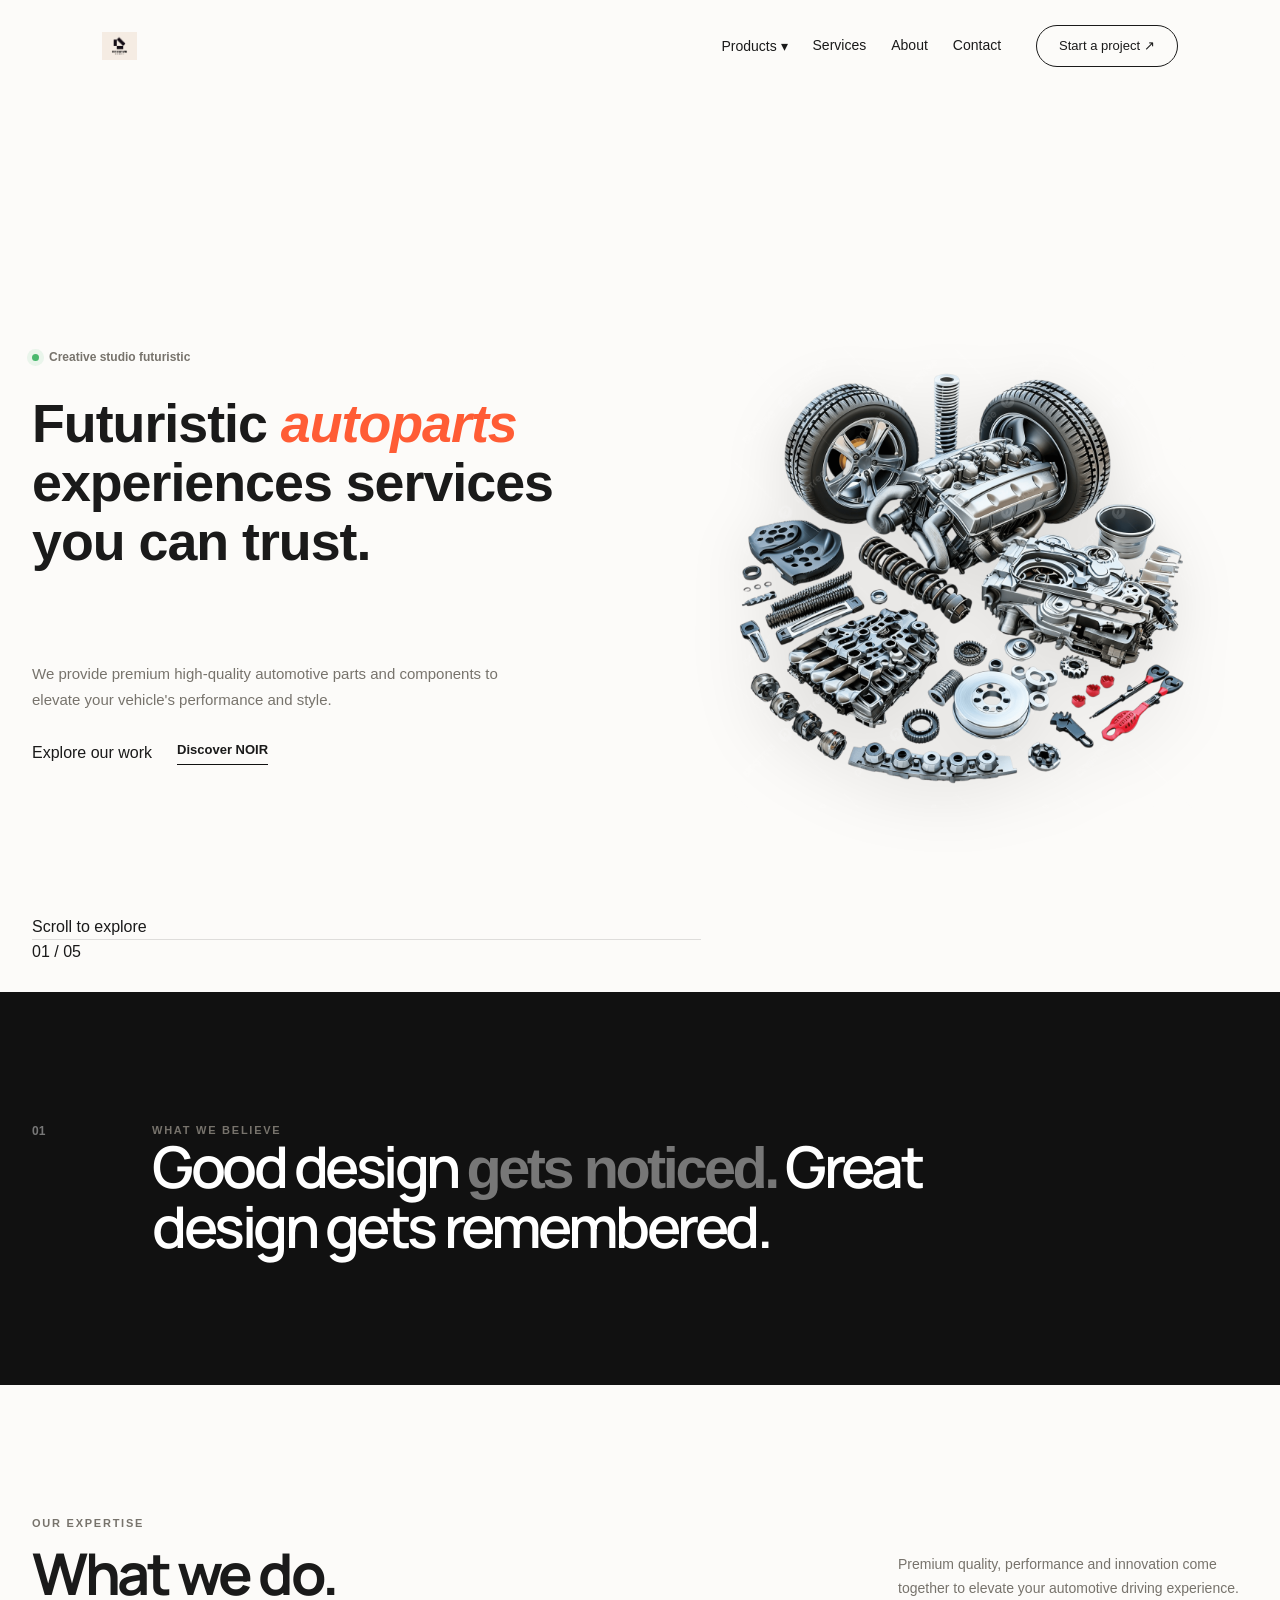
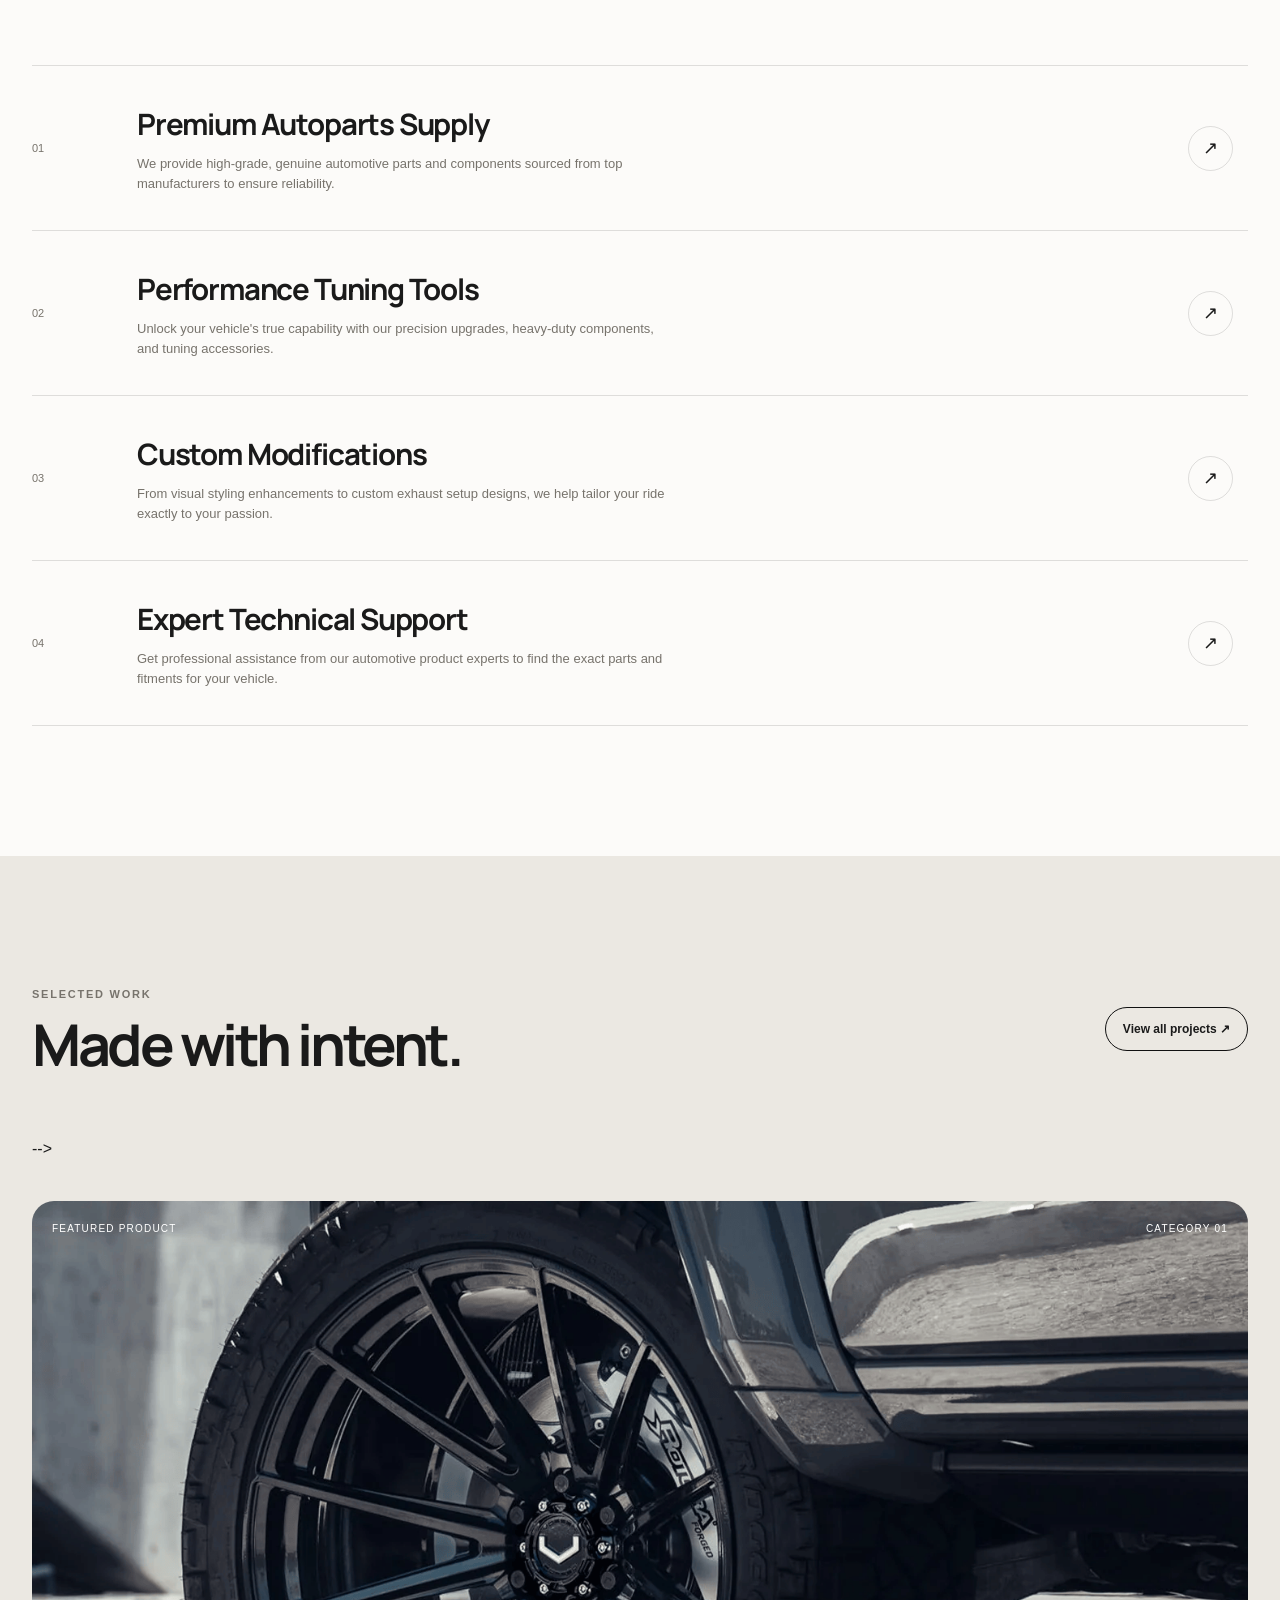
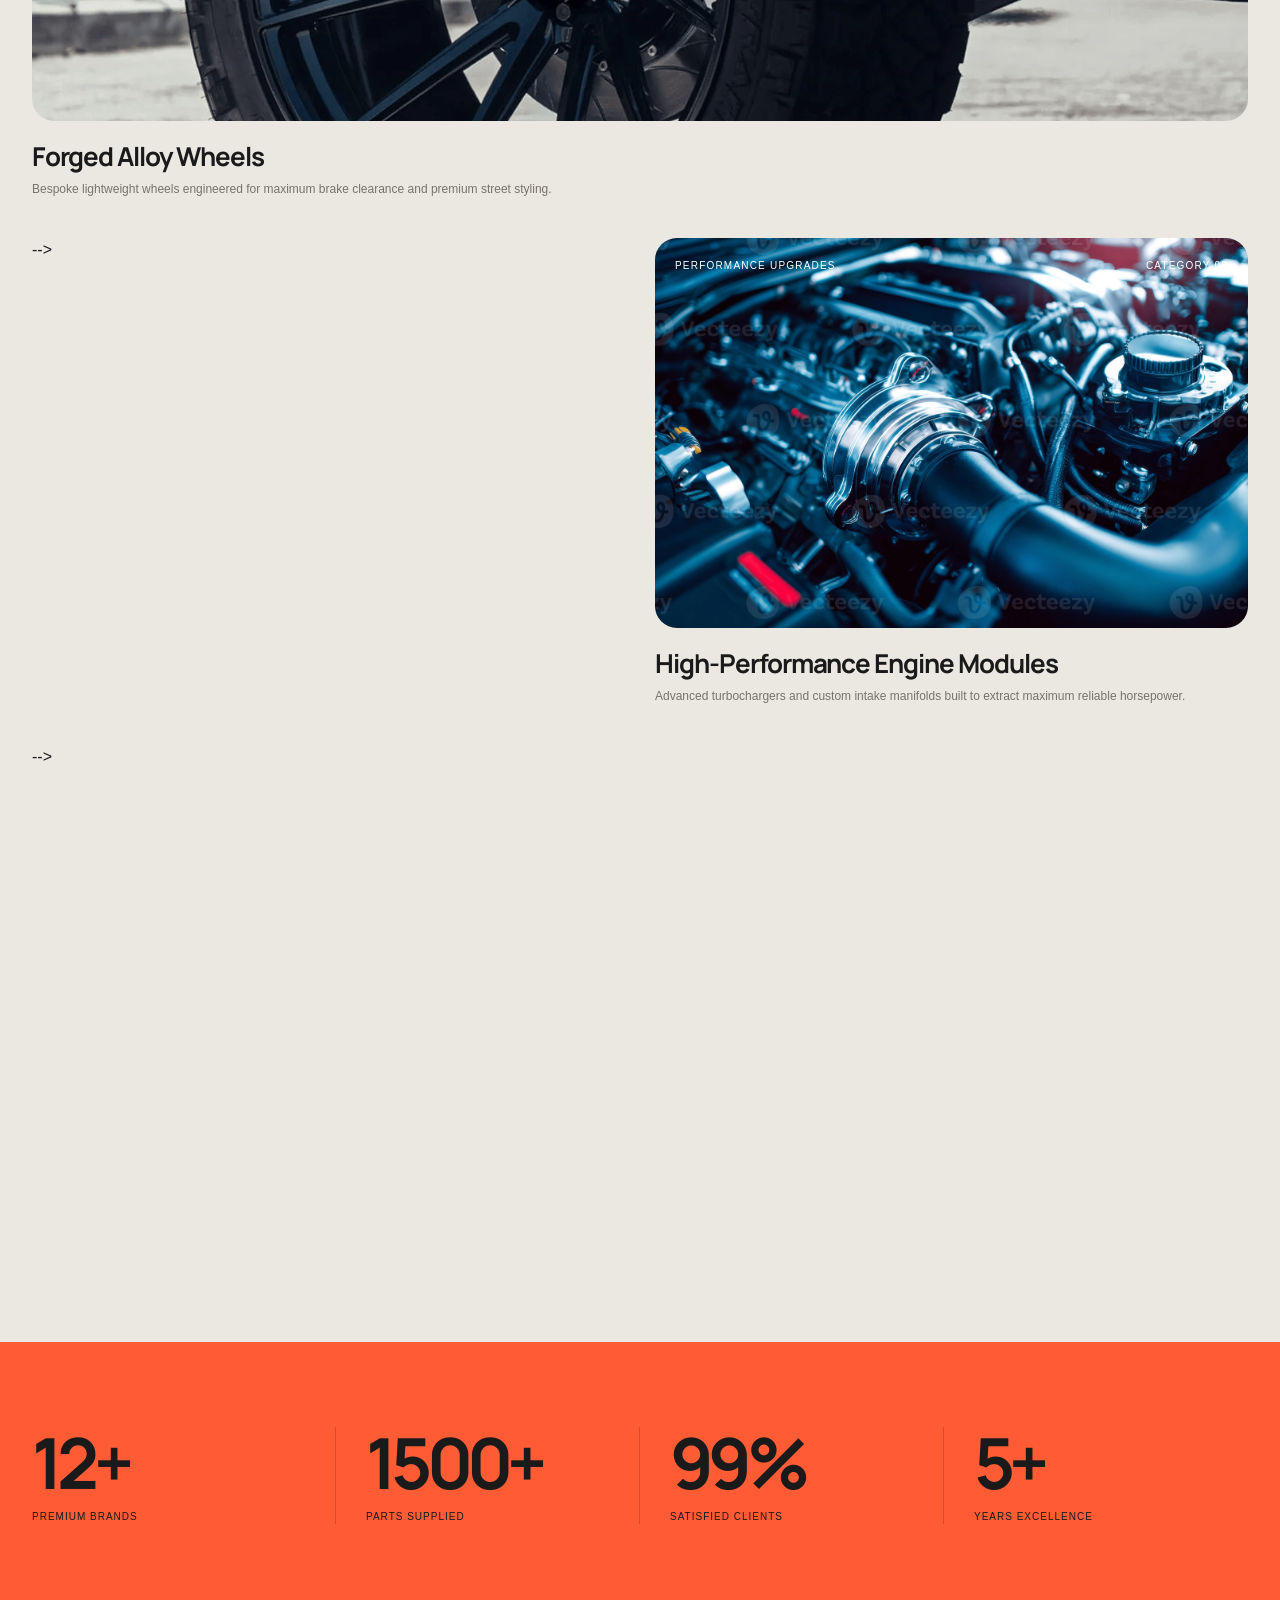
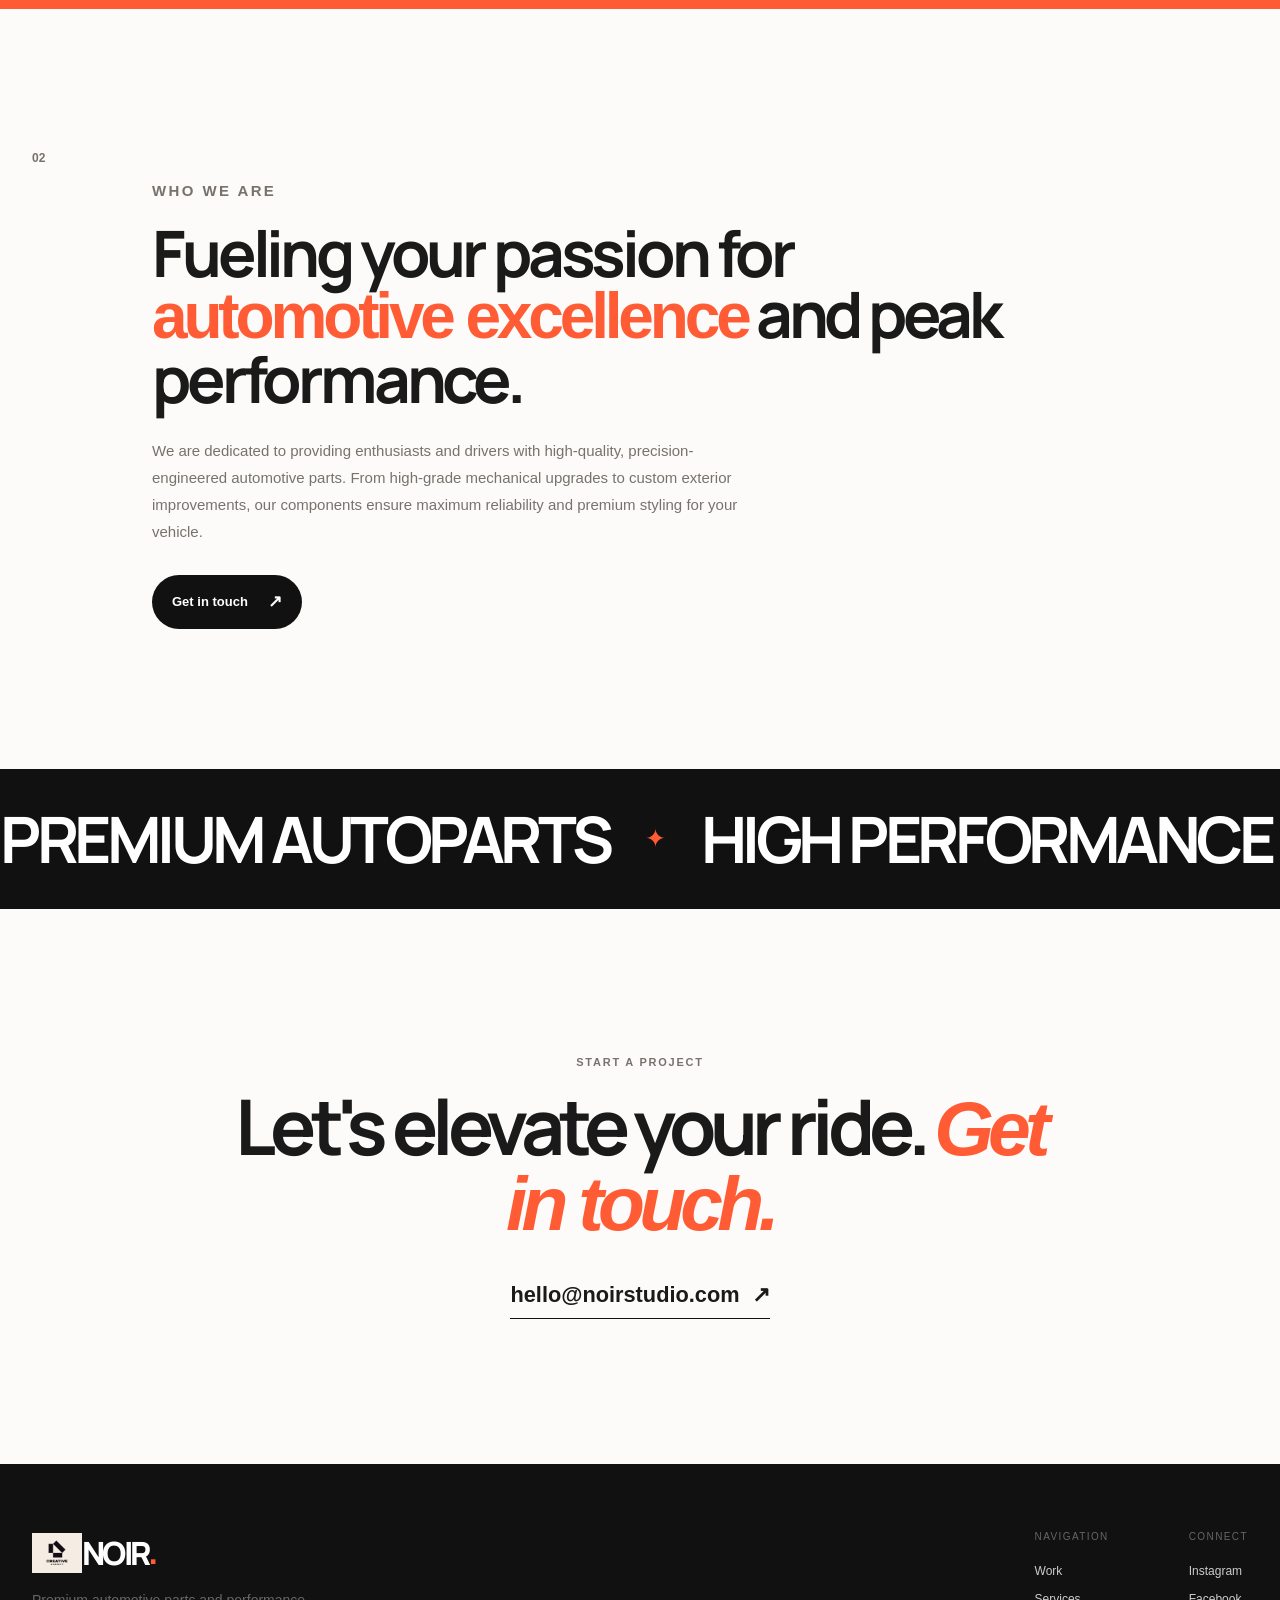
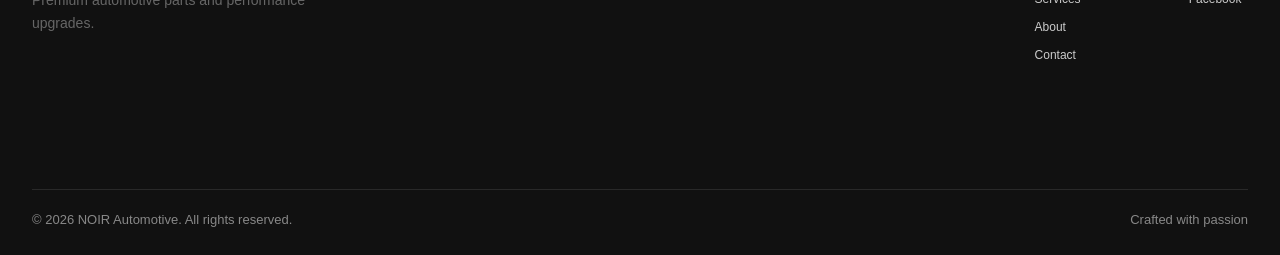
==== commit 7f271bcc: "Update index.html" ====
--- a/index.html
+++ b/index.html
@@ -332,53 +332,61 @@
                 </div>
 
 
-                <div class="projects">
-
-                    <!-- Project 01 -->
-                    <a href="wheels.html" class="project project-large">
-                        <div class="project-image" style="background-image: url('./images/project-one.png'); background-position: center; background-size: cover; background-repeat: no-repeat;">
-                            <div class="project-overlay">
-                                <div>Featured Product</div>
-                                <div>Category 01</div>
-                            </div>
-                        </div>
-                        <div class="project-info">
-                            <h3>Forged Alloy Wheels</h3>
-                            <p>Bespoke lightweight wheels engineered for maximum brake clearance and premium street styling.</p>
-                        </div>
-                    </div>
-
-                    <!-- Project 02 -->
-                    <div class="project">
-                       <a href="engine.html" class="project">
-                        <div class="project-image" style="background-image: url('./images/project-two.png'); background-position: center; background-size: cover; background-repeat: no-repeat;">
-                            <div class="project-overlay">
-                                <div>Performance Upgrades</div>
-                                <div>Category 02</div>
-                            </div>
-                        </div>
-                        <div class="project-info">
-                            <h3>High-Performance Engine Modules</h3>
-                            <p>Advanced turbochargers and custom intake manifolds built to extract maximum reliable horsepower.</p>
-                        </div>
-                    </div>
-
-                    <!-- Project 03 -->
-                    <div class="project">
-                      <a href="exhaust.html" class="project">
-                        <div class="project-image" style="background-image: url('./images/project-three.png'); background-position: center; background-size: cover; background-repeat: no-repeat;">
-                            <div class="project-overlay">
-                                <div>Exhaust Systems</div>
-                                <div>Category 03</div>
-                            </div>
-                        </div>
-                        <div class="project-info">
-                            <h3>Custom Titanium Exhausts</h3>
-                            <p>Lightweight valvetronic exhaust setups designed for aggressive acoustics and peak power output.</p>
-                        </div>
-                    </div>
-
-                </div>
+                        <!-- ഇതാണ് പ്രധാനപ്പെട്ട മാറ്റം: inline style വഴി ഇതിനെ 2 കോളങ്ങളുള്ള ഗ്രിഡ് ആക്കുന്നു -->
+        <div class="projects" style="display: grid !important; grid-template-columns: repeat(2, 1fr) !important; gap: 40px 30px !important; width: 100% !important;">
+
+            <!-- <!-- Project 01 — ഇതാണ് വലിയ കാർഡ് (ഇതിന് മാത്രം grid-column: span 2 നൽകി) --> -->
+            <div class="project project-large" style="grid-column: span 2 !important; width: 100% !important;">
+                <a href="wheels.html" class="project-project-large">
+                    <!-- ഇമേജ് ബോക്സ് (വലിയ കാർഡിന് ഭംഗി കൂട്ടാൻ max-height നൽകാം) -->
+                    <div class="project-image" style="background-image: url('./images/project-one.png'); background-position: center; background-size: cover; background-repeat: no-repeat; height: 500px !important; border-radius: 22px !important;">
+                        <div class="project-overlay">
+                            <div>Featured Product</div>
+                            <div>Category 01</div>
+                        </div>
+                    </div>
+                    <div class="project-info">
+                        <h3>Forged Alloy Wheels</h3>
+                        <p>Bespoke lightweight wheels engineered for maximum brake clearance and premium street styling.</p>
+                    </div>
+                </a>
+            </div>
+
+            <!-- <!-- Project 02 — ഇടതുവശത്ത് പകുതി വലിപ്പത്തിൽ വരുന്നത് --> -->
+            <div class="project" style="width: 100% !important;">
+                <a href="engine.html" class="project">
+                    <!-- ഇമേജ് ബോക്സ് (പകുതി കാർഡിന് അനുയോജ്യമായ height: 320px ആക്കിയത്) -->
+                    <div class="project-image" style="background-image: url('./images/project-two.png'); background-position: center; background-size: cover; background-repeat: no-repeat; height: 320px !important; border-radius: 22px !important;">
+                        <div class="project-overlay">
+                            <div>Performance Upgrades</div>
+                            <div>Category 02</div>
+                        </div>
+                    </div>
+                    <div class="project-info">
+                        <h3>High-Performance Engine Modules</h3>
+                        <p>Advanced turbochargers and custom intake manifolds built to extract maximum reliable horsepower.</p>
+                    </div>
+                </a>
+            </div>
+
+            <!-- <!-- Project 03 — വലതുവശത്ത് പകുതി വലിപ്പത്തിൽ വരുന്നത് --> -->
+            <div class="project" style="width: 100% !important;">
+                <a href="exhaust.html" class="project">
+                    <!-- ഇമേജ് ബോക്സ് (പ്രൊജക്റ്റ് 3-ന്റെ ചിത്രം ഇവിടെ നൽകുക, തത്കാലം project-two ഇട്ടിരിക്കുന്നു) -->
+                    <div class="project-image" style="background-image: url('./images/project-two.png'); background-position: center; background-size: cover; background-repeat: no-repeat; height: 320px !important; border-radius: 22px !important;">
+                        <div class="project-overlay">
+                            <div>Exhaust Systems</div>
+                            <div>Category 03</div>
+                        </div>
+                    </div>
+                    <div class="project-info">
+                        <h3>Custom Titanium Exhausts</h3>
+                        <p>Lightweight valvetronic exhaust setups designed for aggressive acoustics and peak power output.</p>
+                    </div>
+                </a>
+            </div>
+
+        </div> <!-- </div class="projects"> ഇവിടെ അവസാനിക്കുന്നു -->
 
         </section>
 
--- a/style.css
+++ b/style.css
@@ -1970,3 +1970,154 @@
 .crafted-text {
     font-style: italic;
 }
+
+/* =========================================
+   SELECTED WORK - GALLERY GRID (2 HALF CARDS)
+========================================= */
+
+/* മെയിൻ സെക്ഷൻ പാഡിങ് */
+.work-section {
+    padding: 100px 0;
+    background: var(--bg);
+}
+
+/* ഹെഡിങ് ഭാഗം അലൈൻ ചെയ്യാൻ */
+.work-header {
+    display: flex;
+    justify-content: space-between;
+    align-items: center;
+    margin-bottom: 50px;
+}
+
+.work-header h2 {
+    font-family: "Manrope", sans-serif;
+    font-size: clamp(32px, 3.5vw, 48px);
+    font-weight: 800;
+    letter-spacing: -0.04em;
+}
+
+/* വ്യൂ ഓൾ പ്രൊജക്റ്റ് ബട്ടൺ സ്റ്റൈൽ */
+.btn-secondary {
+    padding: 11px 20px;
+    border: 1px solid var(--text);
+    border-radius: 100px;
+    font-size: 13px;
+    font-weight: 600;
+    transition: var(--transition);
+}
+
+.btn-secondary:hover {
+    background: var(--text);
+    color: var(--white);
+}
+
+/* 2 കോളങ്ങളുള്ള മെയിൻ ഗ്രിഡ് ലേഔട്ട് */
+.work-grid {
+    display: grid;
+    grid-template-columns: repeat(2, 1fr);
+    gap: 40px 30px; /* കാർഡുകൾ തമ്മിലുള്ള അകലം (റോ & കോളം) */
+    width: 100%;
+}
+
+/* കാർഡുകളുടെ ബേസ് സ്റ്റൈൽ */
+.work-card {
+    display: flex;
+    flex-direction: column;
+    width: 100%;
+}
+
+/* ഇമേജ് ബോക്സ് സ്റ്റൈൽ */
+.card-image {
+    width: 100%;
+    overflow: hidden;
+    border-radius: var(--radius); /* നിങ്ങളുടെ ഒറിജിനൽ വലിപ്പത്തിലുള്ള വളഞ്ഞ അരികുകൾ */
+    background: var(--surface);
+    margin-bottom: 20px;
+}
+
+.card-image img {
+    width: 100%;
+    height: auto;
+    display: block;
+    object-fit: cover;
+    transition: transform var(--transition);
+}
+
+/* മൗസ് കൊണ്ടുവരുമ്പോൾ ഉള്ള പ്രീമിയം ഹൂവർ ആനിമേഷൻ */
+.work-card:hover .card-image img {
+    transform: scale(1.02);
+}
+
+/* ടെക്സ്റ്റ് വിവരങ്ങൾ */
+.card-info h3 {
+    font-family: "Manrope", sans-serif;
+    font-size: 20px;
+    font-weight: 700;
+    letter-spacing: -0.02em;
+    margin-bottom: 8px;
+}
+
+.card-info p {
+    color: var(--muted);
+    font-size: 14px;
+    line-height: 1.6;
+}
+
+/* 1. ഒന്നാമത്തെ വലിയ കാർഡ് മാത്രം ഫുൾ വിഡ്ത്ത് (2 കോളവും എടുക്കാൻ) ആക്കുന്നു */
+.large-card {
+    grid-column: span 2;
+}
+
+.large-card .card-image img {
+    max-height: 520px; /* വലിയ കാർഡിന്റെ ഹൈറ്റ് ലിമിറ്റ് ചെയ്യാൻ */
+    object-fit: cover;
+}
+
+/* 2 & 3. താഴെ വരുന്ന രണ്ട് പകുതി കാർഡുകളുടെ ഇമേജ് ഹൈറ്റ് ഒരേപോലെയാക്കാൻ */
+.half-card .card-image img {
+    height: 340px; 
+    object-fit: cover;
+}
+
+
+/* =========================================
+   RESPONSIVE (മൊബൈൽ ഫോണുകൾക്ക് വേണ്ടി)
+========================================= */
+@media (max-width: 768px) {
+    .work-grid {
+        grid-template-columns: 1fr; /* മൊബൈലിൽ എല്ലാം ഒന്നിന് താഴെ ഒന്നാകും */
+        gap: 35px;
+    }
+    
+    .large-card {
+        grid-column: span 1;
+    }
+    
+    .half-card .card-image img {
+        height: auto; /* മൊബൈലിൽ ഇമേജ് കൃത്യമായി ചുരുങ്ങാൻ */
+    }
+    
+    .work-header {
+        flex-direction: column;
+        align-items: flex-start;
+        gap: 20px;
+    }
+}
+
+<section class="work-section container">
+    <div class="work-header">
+        <h2>Made with intent.</h2>
+        <a href="#" class="btn-secondary">View all projects ↗</a>
+    </div>
+
+    <div class="work-grid">
+        <!-- വലിയ കാർഡ് -->
+        <div class="work-card large-card"> ... </div>
+        
+        <!-- ആദ്യത്തെ പകുതി കാർഡ് -->
+        <div class="work-card half-card"> ... </div>
+        
+        <!-- രണ്ടാമത്തെ പകുതി കാർഡ് -->
+        <div class="work-card half-card"> ... </div>
+    </div>
+</section>
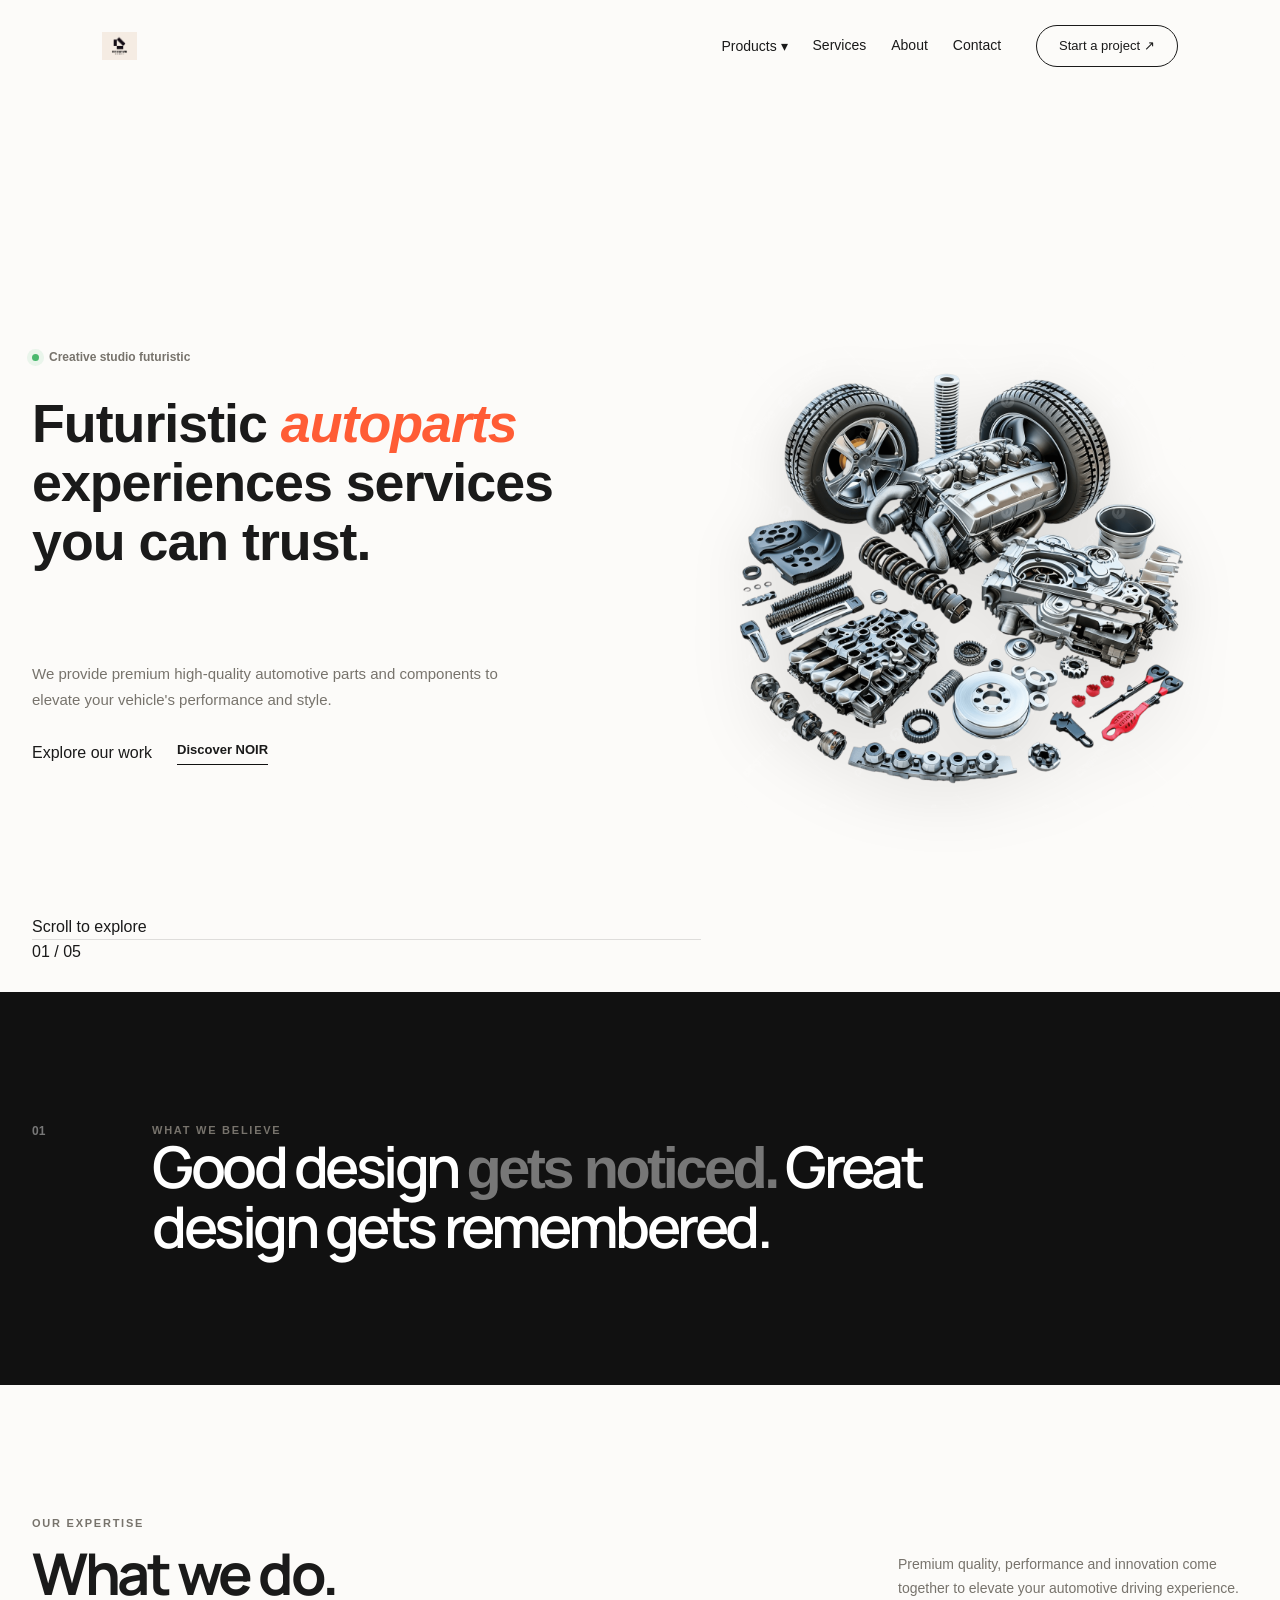
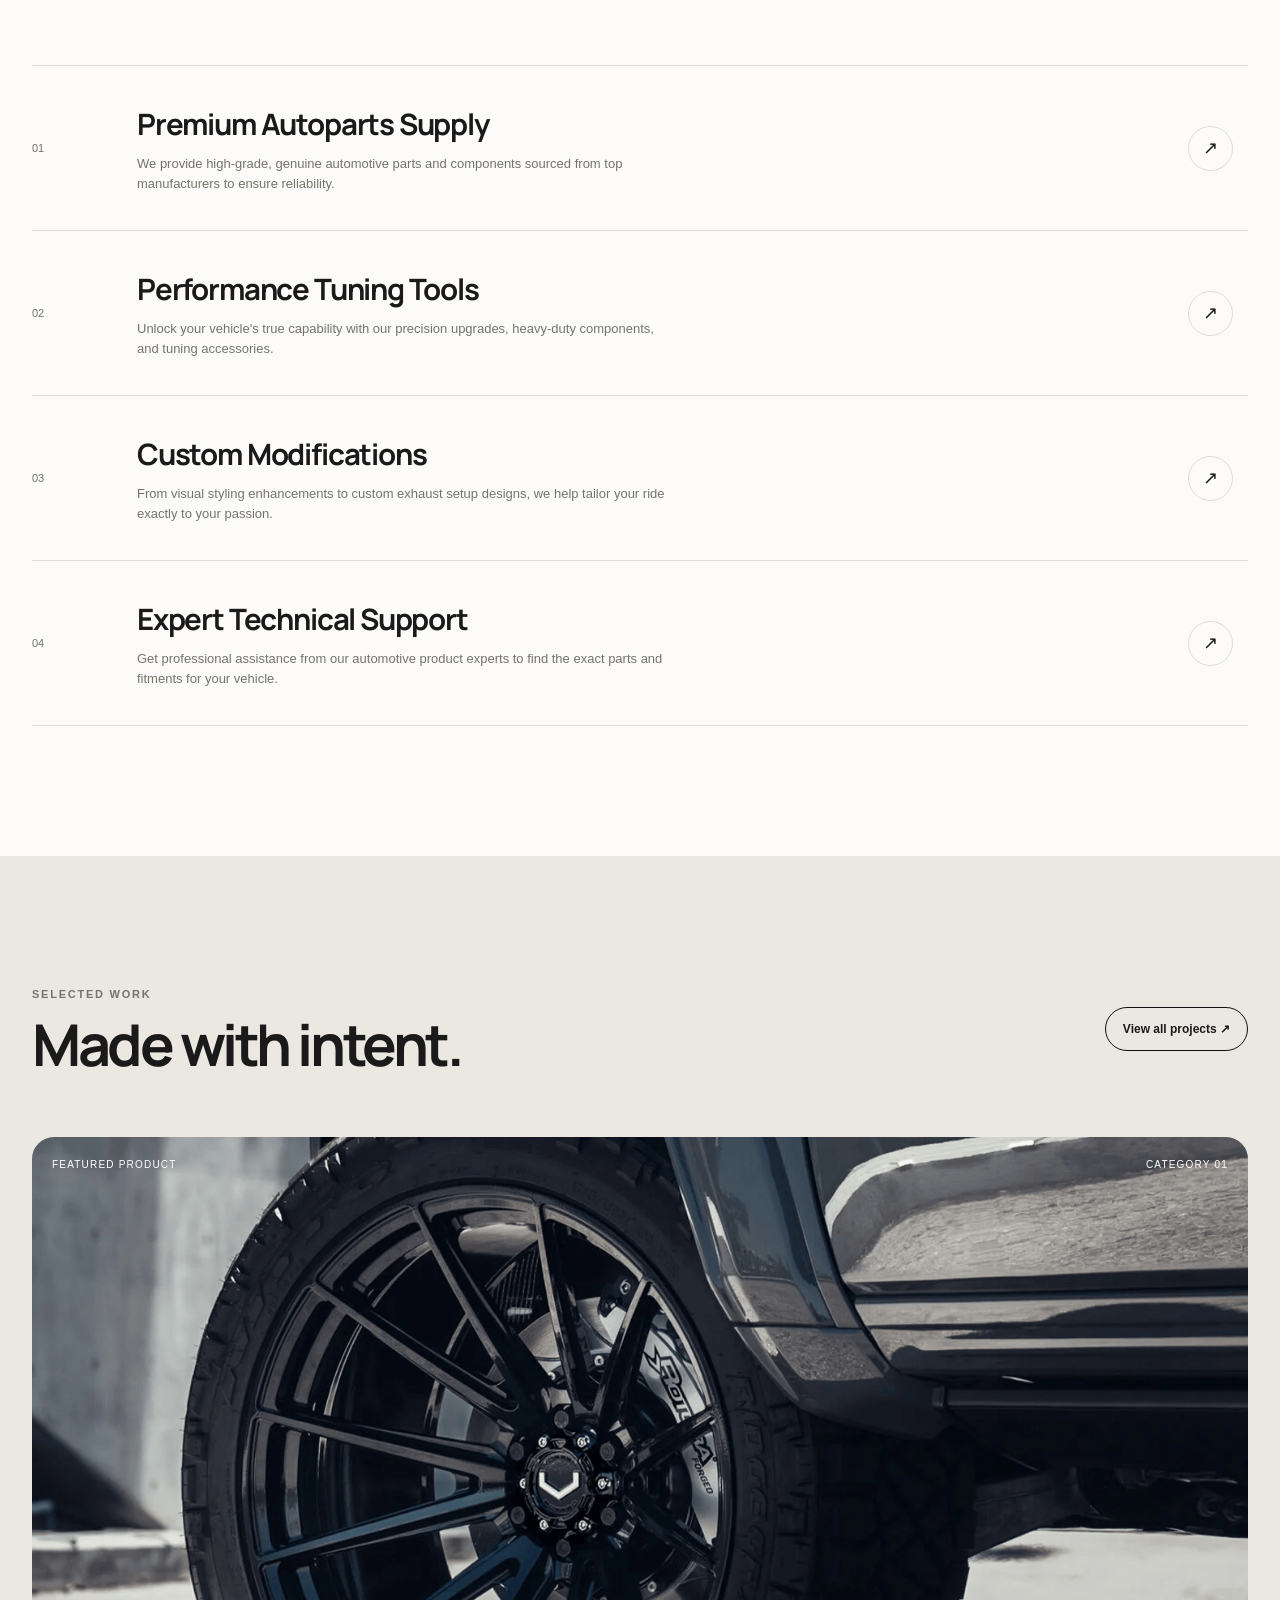
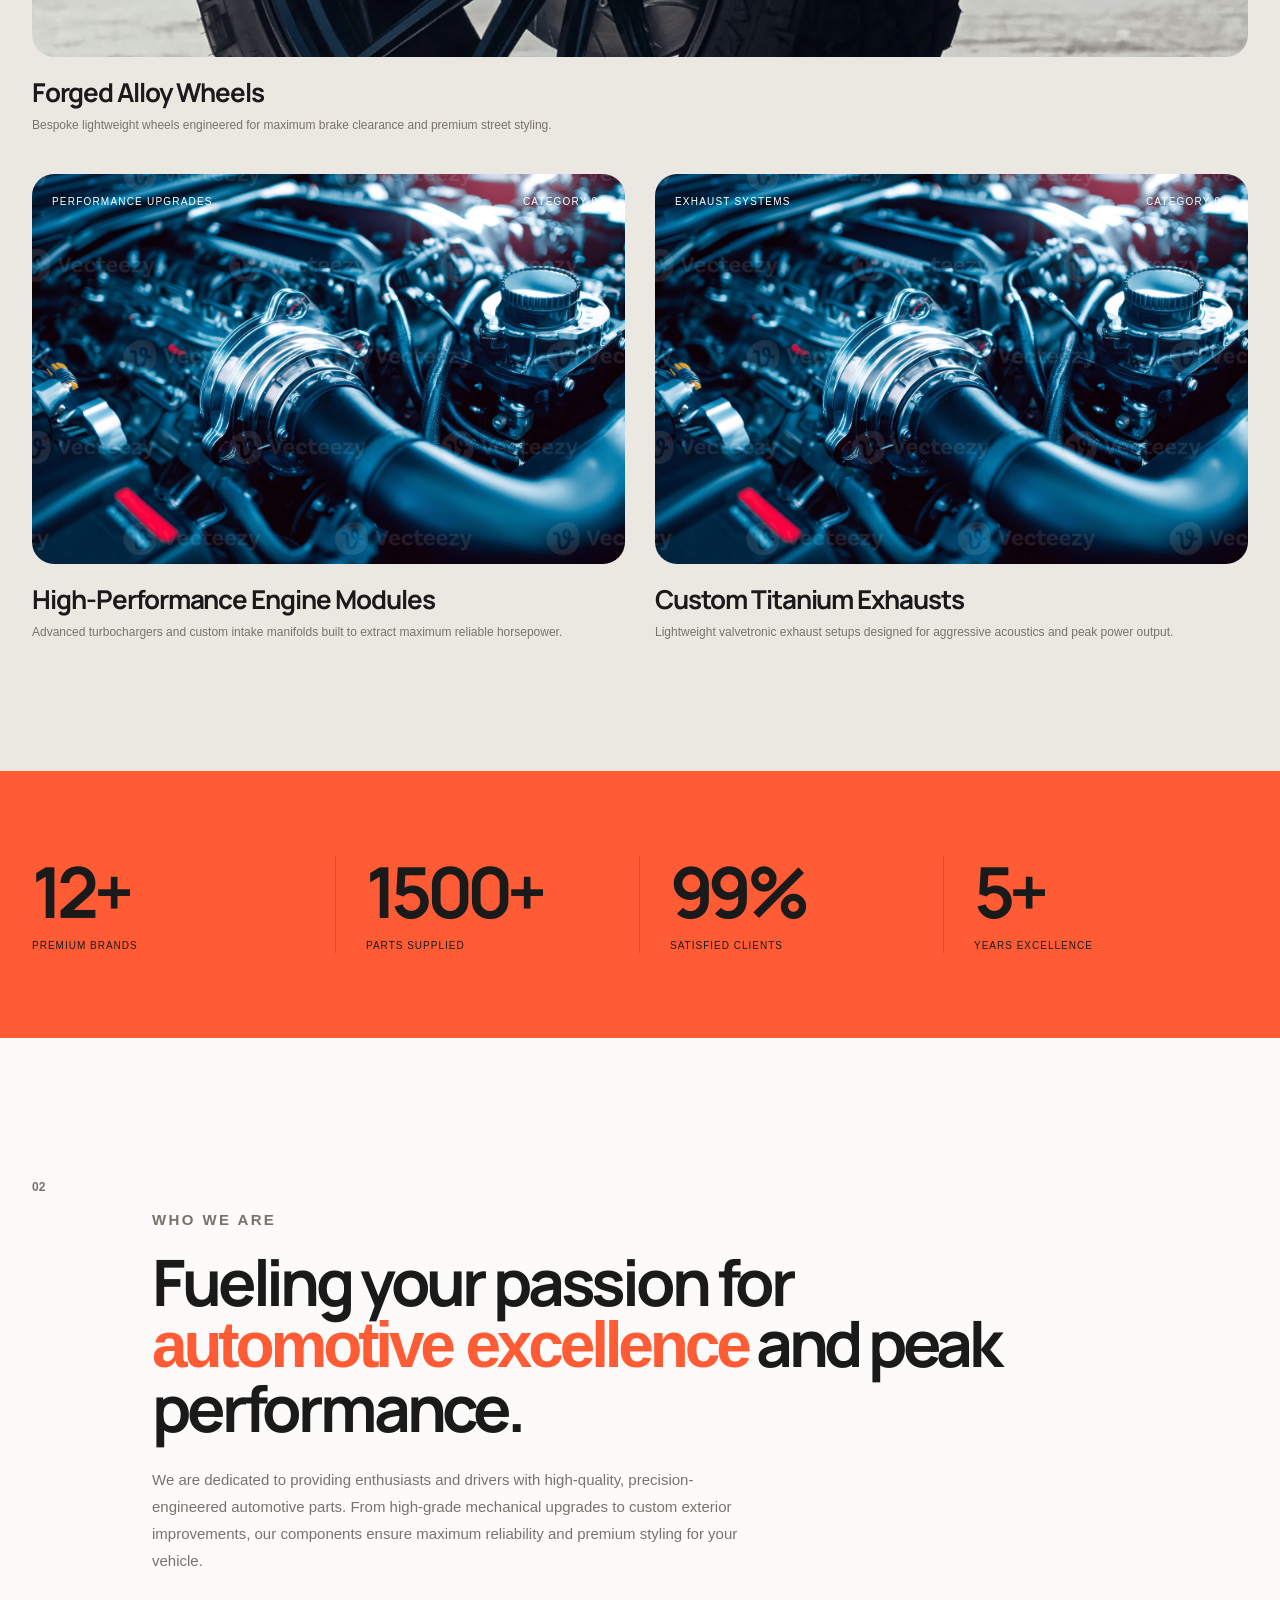
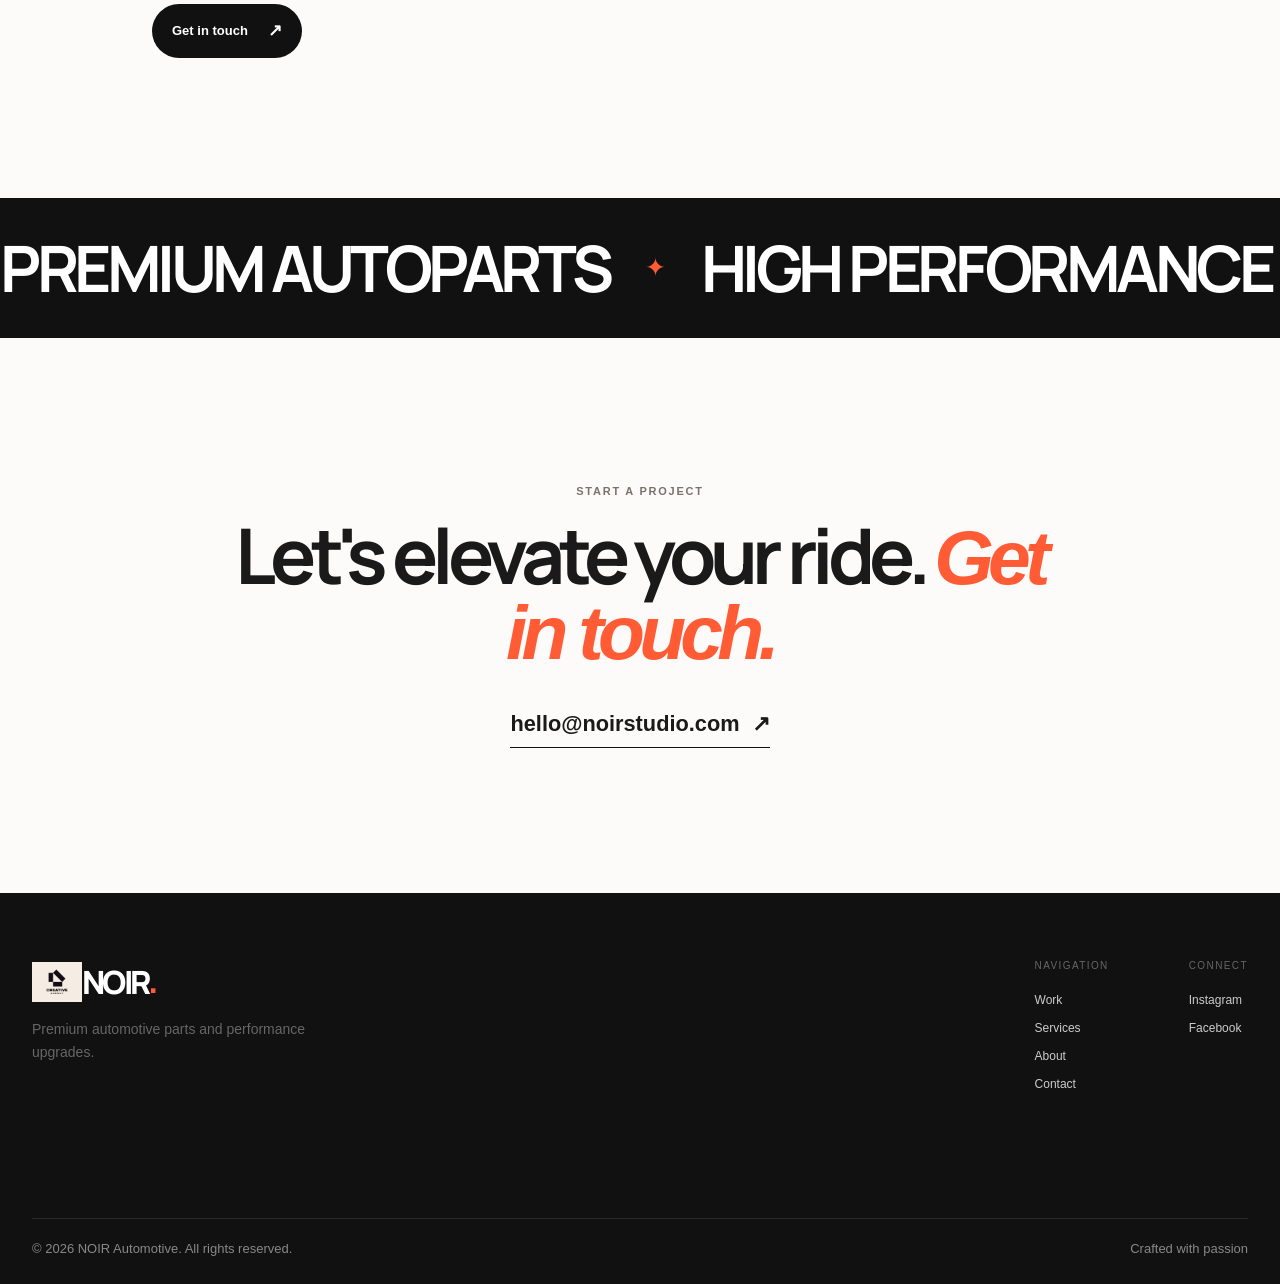
==== commit ce3c9bd2: "Update index.html" ====
--- a/index.html
+++ b/index.html
@@ -333,13 +333,13 @@
 
 
                         <!-- ഇതാണ് പ്രധാനപ്പെട്ട മാറ്റം: inline style വഴി ഇതിനെ 2 കോളങ്ങളുള്ള ഗ്രിഡ് ആക്കുന്നു -->
-        <div class="projects" style="display: grid !important; grid-template-columns: repeat(2, 1fr) !important; gap: 40px 30px !important; width: 100% !important;">
-
-            <!-- <!-- Project 01 — ഇതാണ് വലിയ കാർഡ് (ഇതിന് മാത്രം grid-column: span 2 നൽകി) --> -->
-            <div class="project project-large" style="grid-column: span 2 !important; width: 100% !important;">
-                <a href="wheels.html" class="project-project-large">
-                    <!-- ഇമേജ് ബോക്സ് (വലിയ കാർഡിന് ഭംഗി കൂട്ടാൻ max-height നൽകാം) -->
-                    <div class="project-image" style="background-image: url('./images/project-one.png'); background-position: center; background-size: cover; background-repeat: no-repeat; height: 500px !important; border-radius: 22px !important;">
+                <!-- പ്രധാന മാറ്റം: display: grid-നൊപ്പം ബോക്സുകൾ കൃത്യമായി വശങ്ങളിലേക്ക് പരന്നു നിൽക്കാൻ width: 100% ഉം justify-items നൽകിയിട്ടുണ്ട് -->
+        <div class="projects" style="display: grid !important; grid-template-columns: repeat(2, 1fr) !important; gap: 40px 30px !important; width: 100% !important; justify-content: stretch !important;">
+
+            <!-- Project 01 — വലിയ കാർഡ് (മുകളിൽ ഫുൾ വീതിയിൽ നിൽക്കും) -->
+            <div class="project project-large" style="grid-column: span 2 !important; width: 100% !important; margin: 0 !important;">
+                <a href="wheels.html" class="project-project-large" style="display: block !important; width: 100% !important;">
+                    <div class="project-image" style="background-image: url('./images/project-one.png'); background-position: center; background-size: cover; background-repeat: no-repeat; height: 500px !important; border-radius: 22px !important; width: 100% !important;">
                         <div class="project-overlay">
                             <div>Featured Product</div>
                             <div>Category 01</div>
@@ -352,11 +352,10 @@
                 </a>
             </div>
 
-            <!-- <!-- Project 02 — ഇടതുവശത്ത് പകുതി വലിപ്പത്തിൽ വരുന്നത് --> -->
-            <div class="project" style="width: 100% !important;">
-                <a href="engine.html" class="project">
-                    <!-- ഇമേജ് ബോക്സ് (പകുതി കാർഡിന് അനുയോജ്യമായ height: 320px ആക്കിയത്) -->
-                    <div class="project-image" style="background-image: url('./images/project-two.png'); background-position: center; background-size: cover; background-repeat: no-repeat; height: 320px !important; border-radius: 22px !important;">
+            <!-- Project 02 — ഇടതുവശത്ത് പകുതി വലിപ്പത്തിൽ വരുന്നത് (margin ഫിക്സ് ചെയ്തു) -->
+            <div class="project" style="width: 100% !important; margin: 0 !important;">
+                <a href="engine.html" class="project" style="display: block !important; width: 100% !important;">
+                    <div class="project-image" style="background-image: url('./images/project-two.png'); background-position: center; background-size: cover; background-repeat: no-repeat; height: 320px !important; border-radius: 22px !important; width: 100% !important;">
                         <div class="project-overlay">
                             <div>Performance Upgrades</div>
                             <div>Category 02</div>
@@ -369,11 +368,10 @@
                 </a>
             </div>
 
-            <!-- <!-- Project 03 — വലതുവശത്ത് പകുതി വലിപ്പത്തിൽ വരുന്നത് --> -->
-            <div class="project" style="width: 100% !important;">
-                <a href="exhaust.html" class="project">
-                    <!-- ഇമേജ് ബോക്സ് (പ്രൊജക്റ്റ് 3-ന്റെ ചിത്രം ഇവിടെ നൽകുക, തത്കാലം project-two ഇട്ടിരിക്കുന്നു) -->
-                    <div class="project-image" style="background-image: url('./images/project-two.png'); background-position: center; background-size: cover; background-repeat: no-repeat; height: 320px !important; border-radius: 22px !important;">
+            <!-- Project 03 — വലതുവശത്ത് പകുതി വലിപ്പത്തിൽ വരുന്നത് (margin ഫിക്സ് ചെയ്തു) -->
+            <div class="project" style="width: 100% !important; margin: 0 !important;">
+                <a href="exhaust.html" class="project" style="display: block !important; width: 100% !important;">
+                    <div class="project-image" style="background-image: url('./images/project-two.png'); background-position: center; background-size: cover; background-repeat: no-repeat; height: 320px !important; border-radius: 22px !important; width: 100% !important;">
                         <div class="project-overlay">
                             <div>Exhaust Systems</div>
                             <div>Category 03</div>
@@ -386,7 +384,7 @@
                 </a>
             </div>
 
-        </div> <!-- </div class="projects"> ഇവിടെ അവസാനിക്കുന്നു -->
+        </div> <!-- </div class="projects"> ബോക്സ് ഇവിടെ അവസാനിക്കുന്നു -->
 
         </section>
 
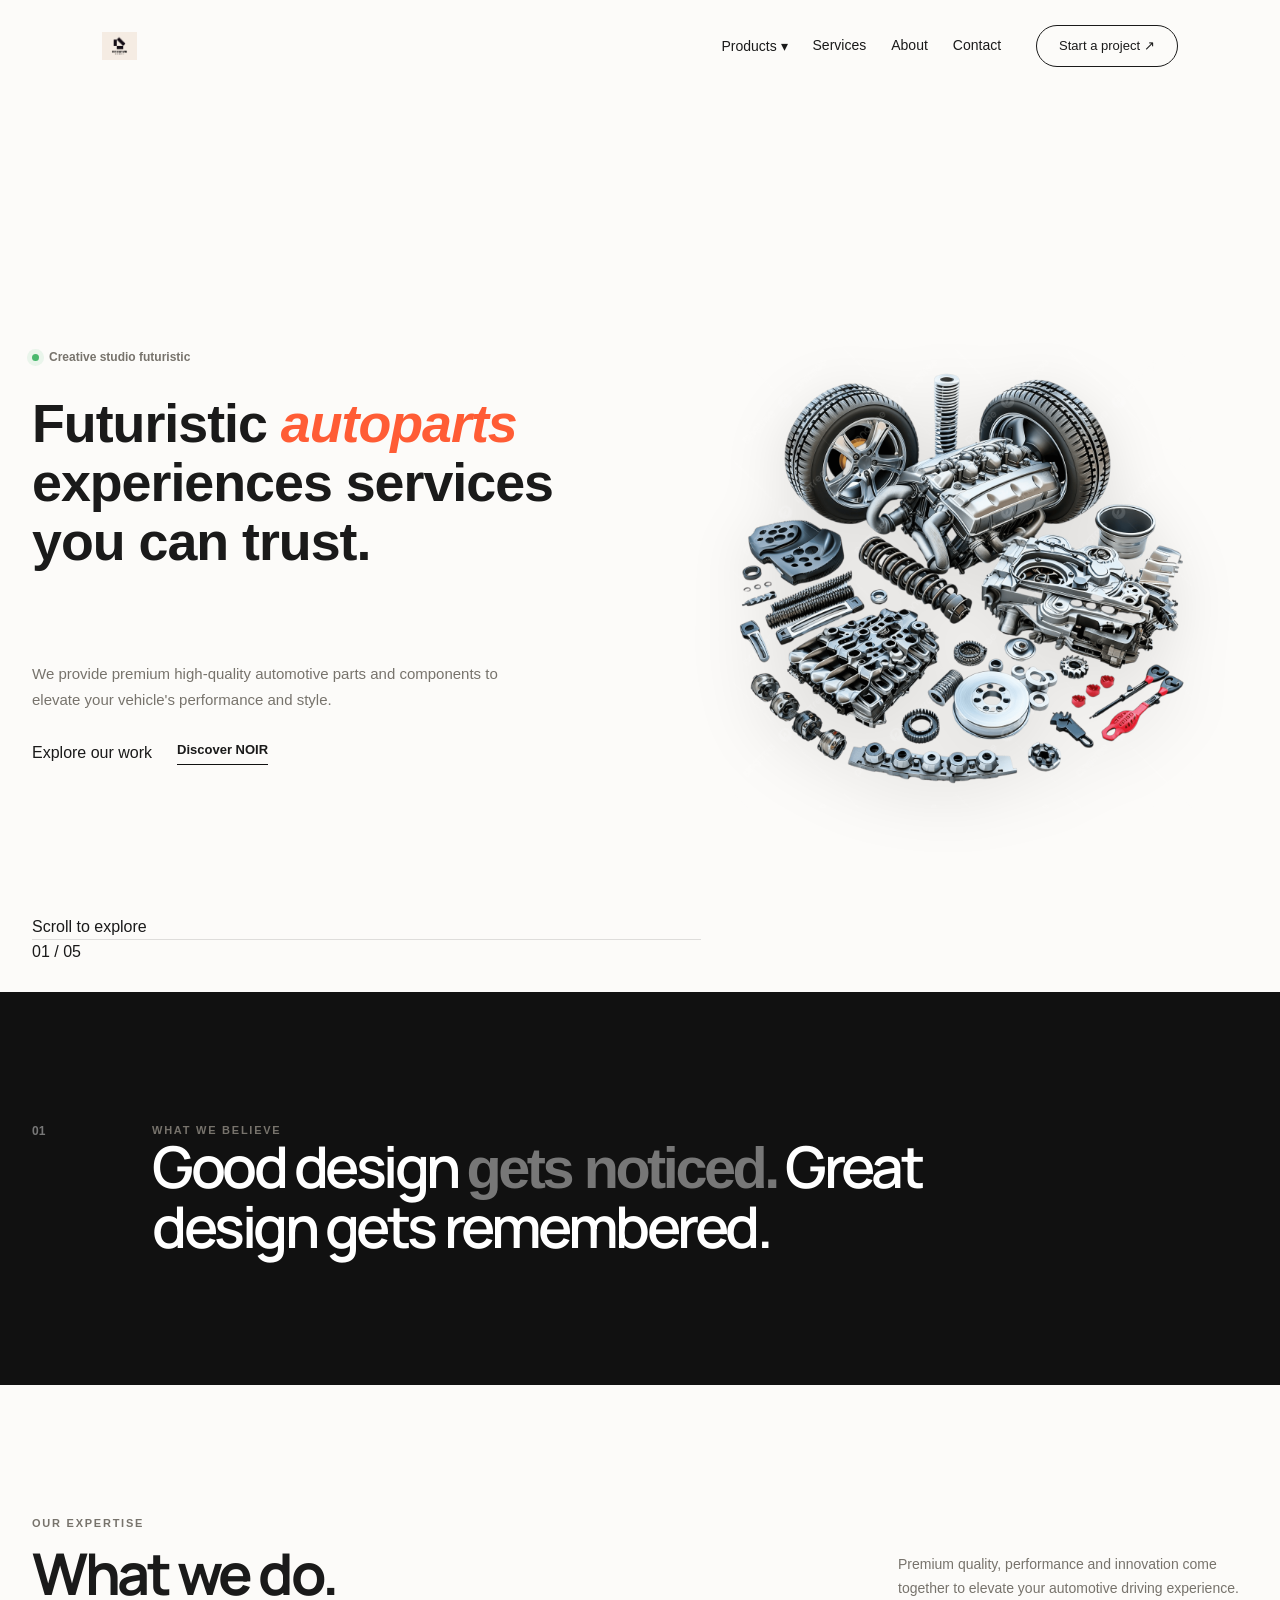
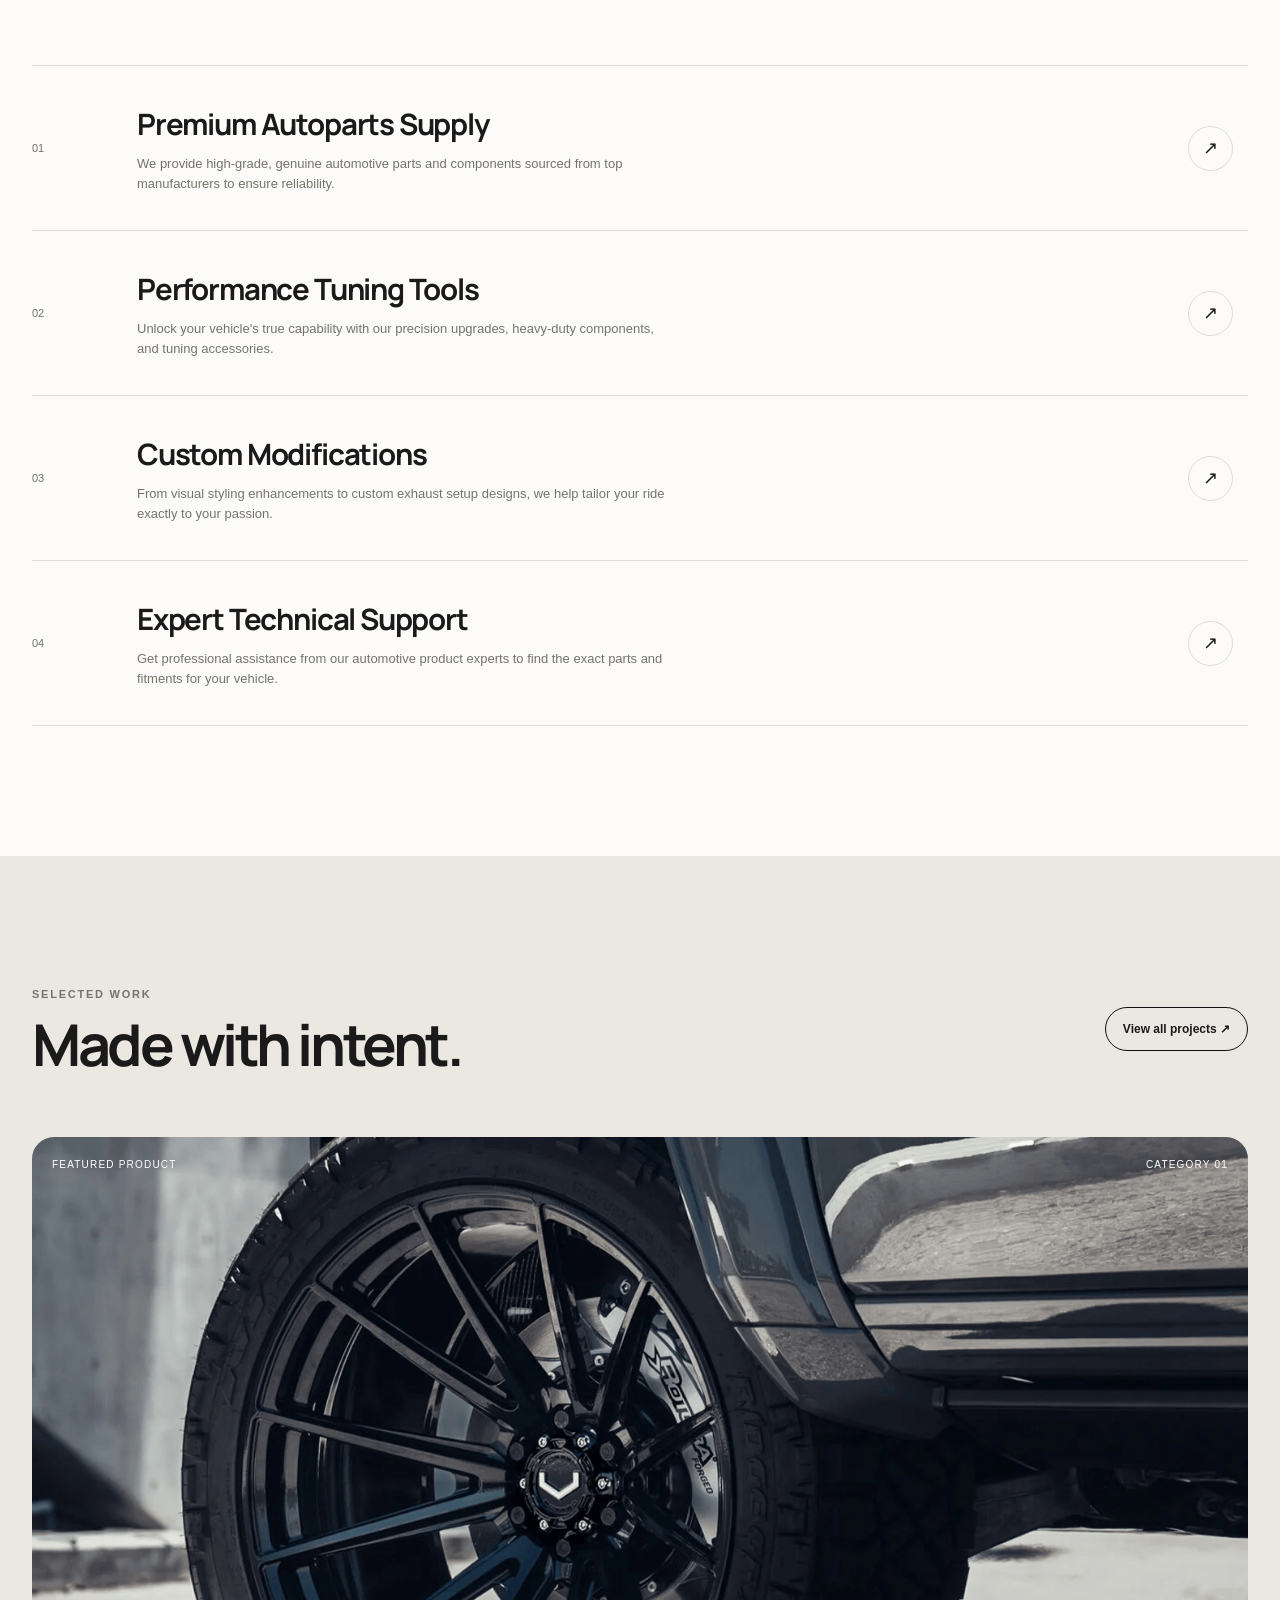
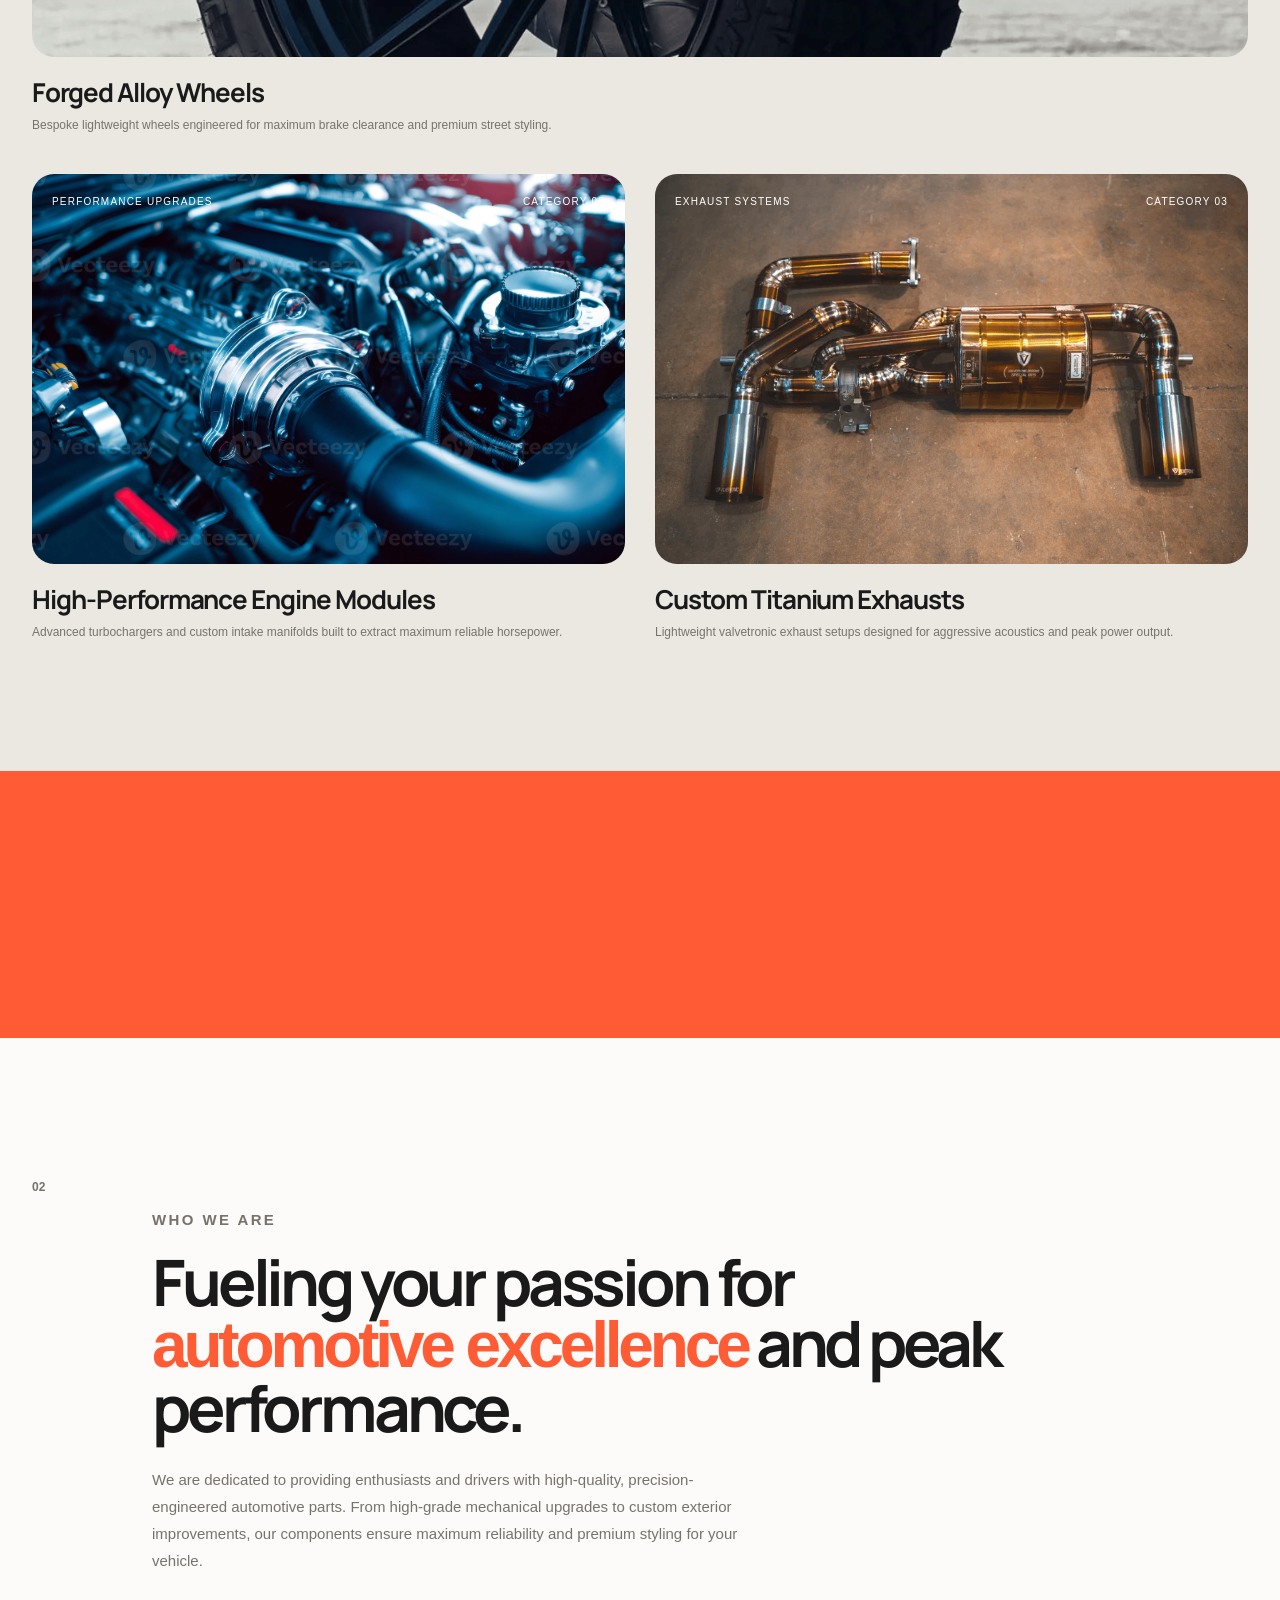
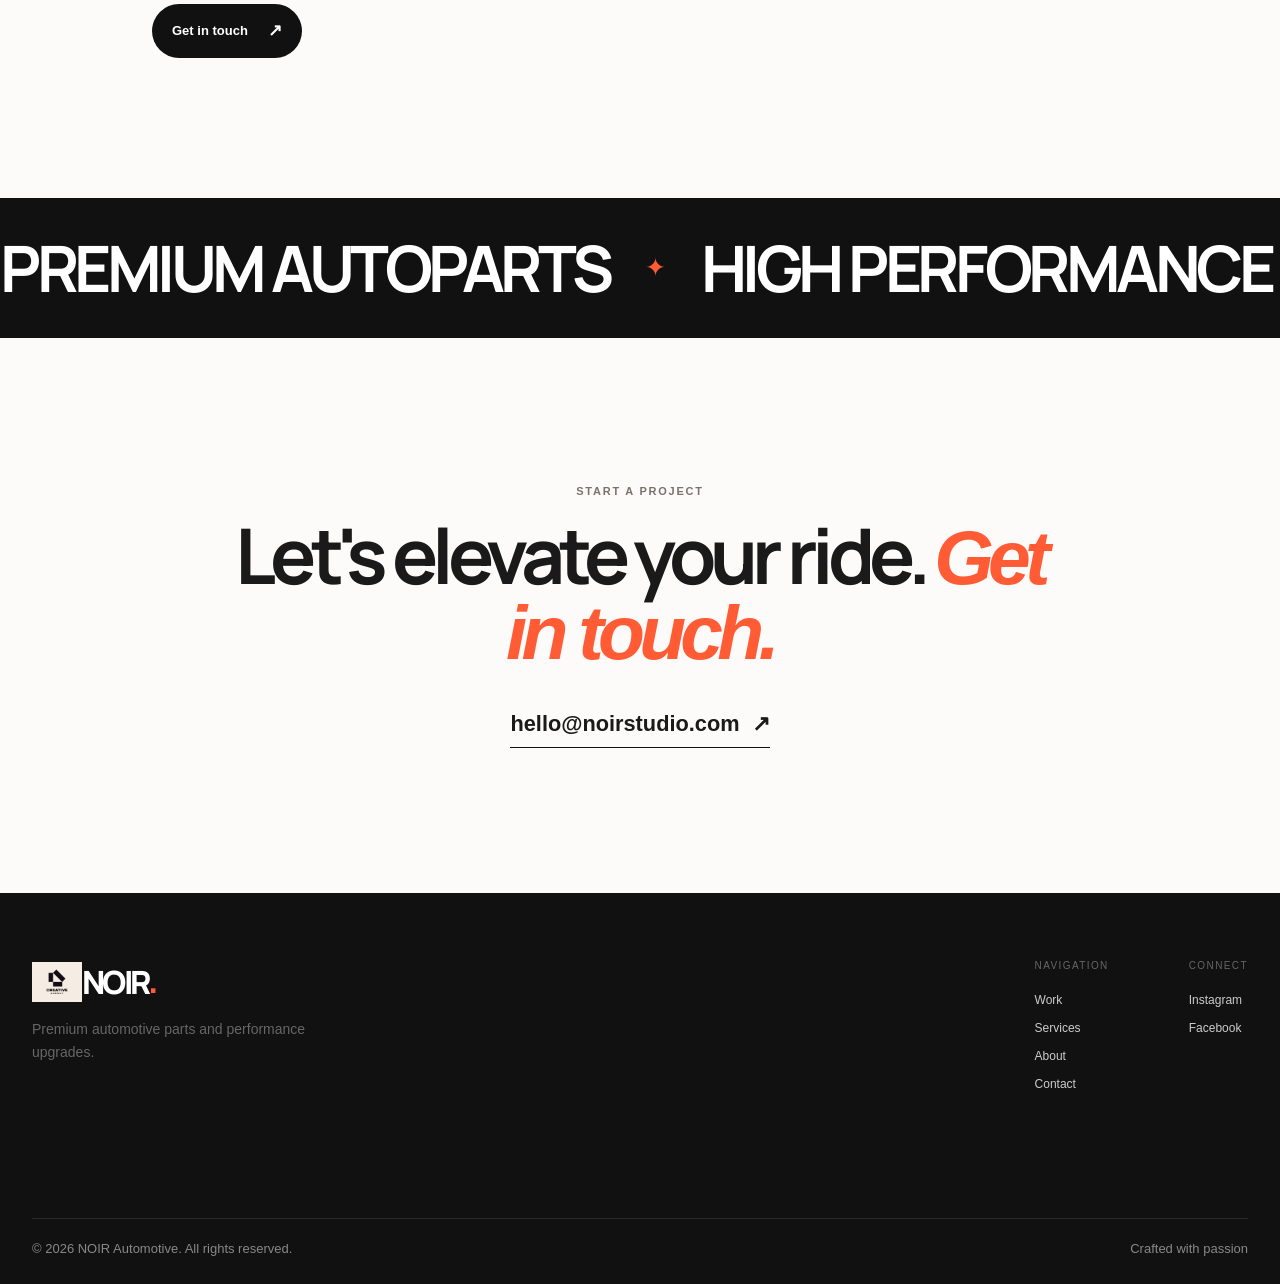
==== commit f3f09784: "Update index.html" ====
--- a/index.html
+++ b/index.html
@@ -371,7 +371,7 @@
             <!-- Project 03 — വലതുവശത്ത് പകുതി വലിപ്പത്തിൽ വരുന്നത് (margin ഫിക്സ് ചെയ്തു) -->
             <div class="project" style="width: 100% !important; margin: 0 !important;">
                 <a href="exhaust.html" class="project" style="display: block !important; width: 100% !important;">
-                    <div class="project-image" style="background-image: url('./images/project-two.png'); background-position: center; background-size: cover; background-repeat: no-repeat; height: 320px !important; border-radius: 22px !important; width: 100% !important;">
+                    <div class="project-image" style="background-image: url('./images/project-three.png'); background-position: center; background-size: cover; background-repeat: no-repeat; height: 320px !important; border-radius: 22px !important; width: 100% !important;">
                         <div class="project-overlay">
                             <div>Exhaust Systems</div>
                             <div>Category 03</div>
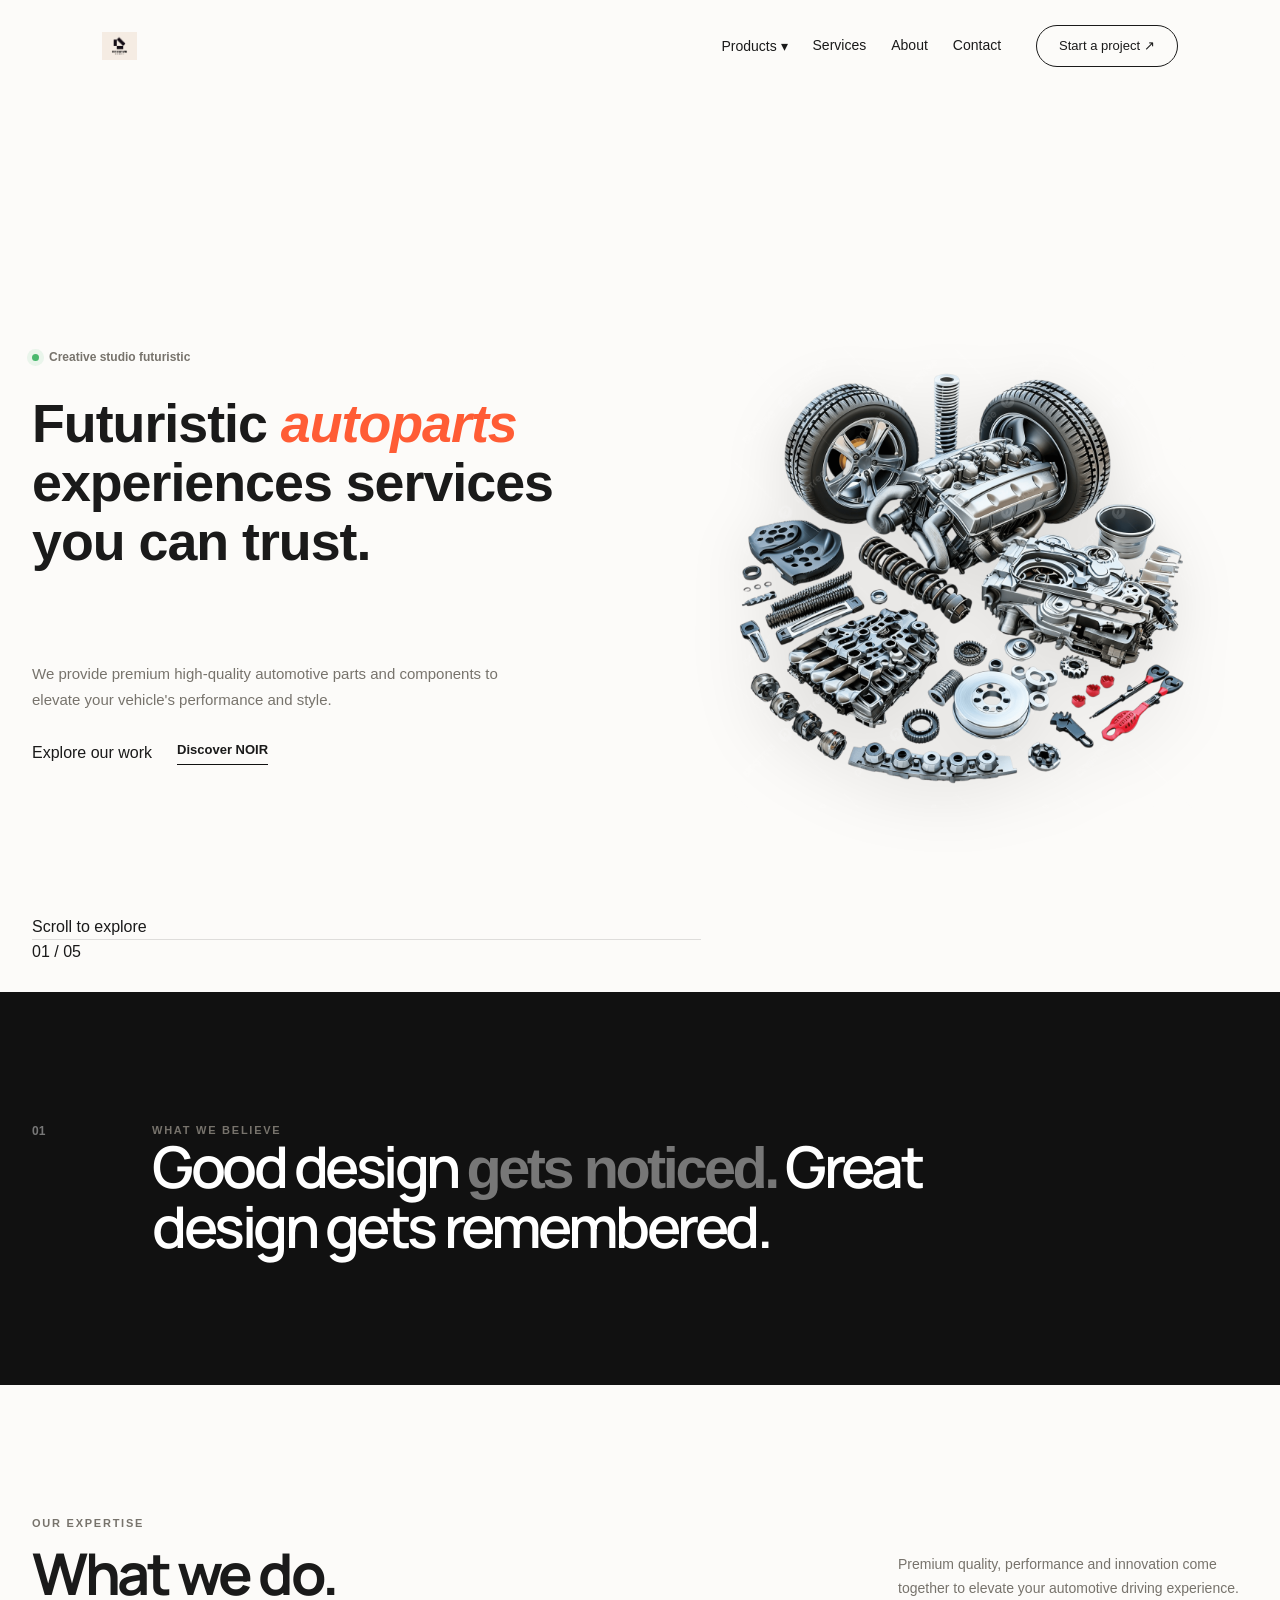
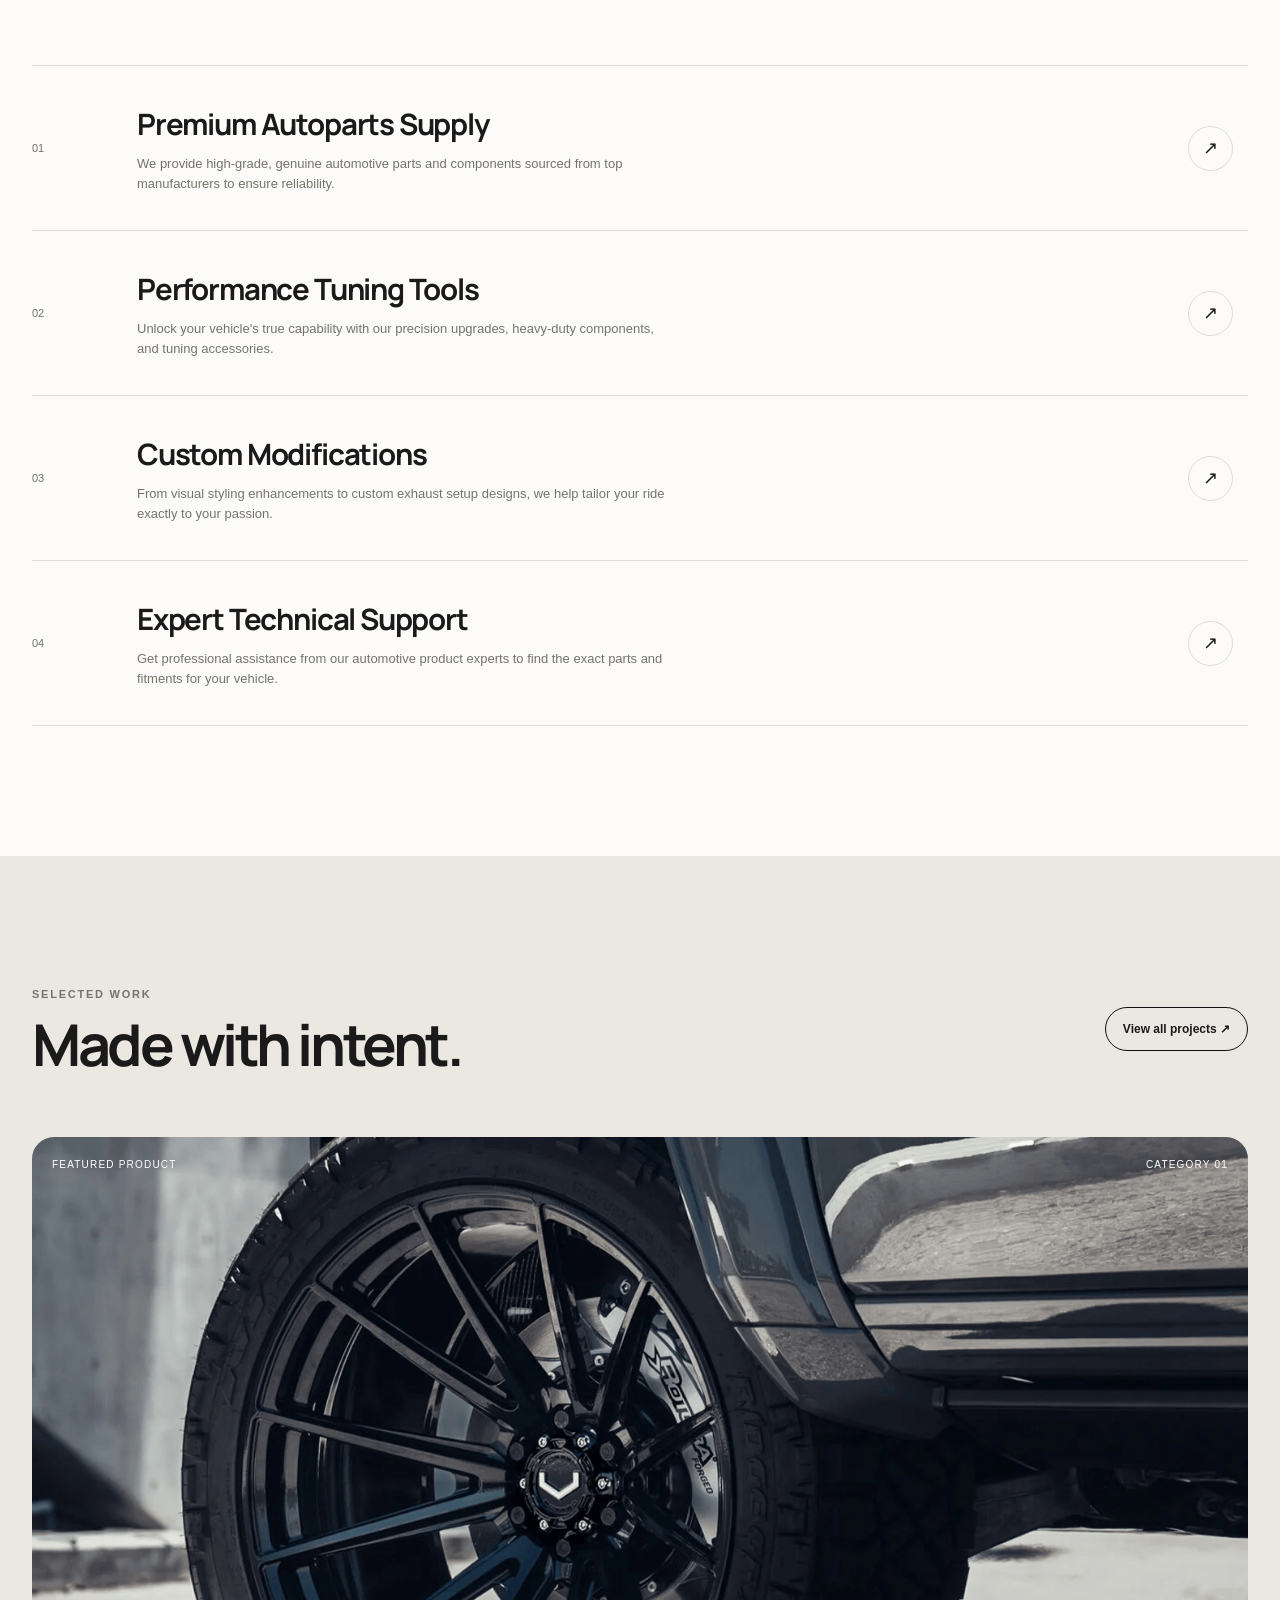
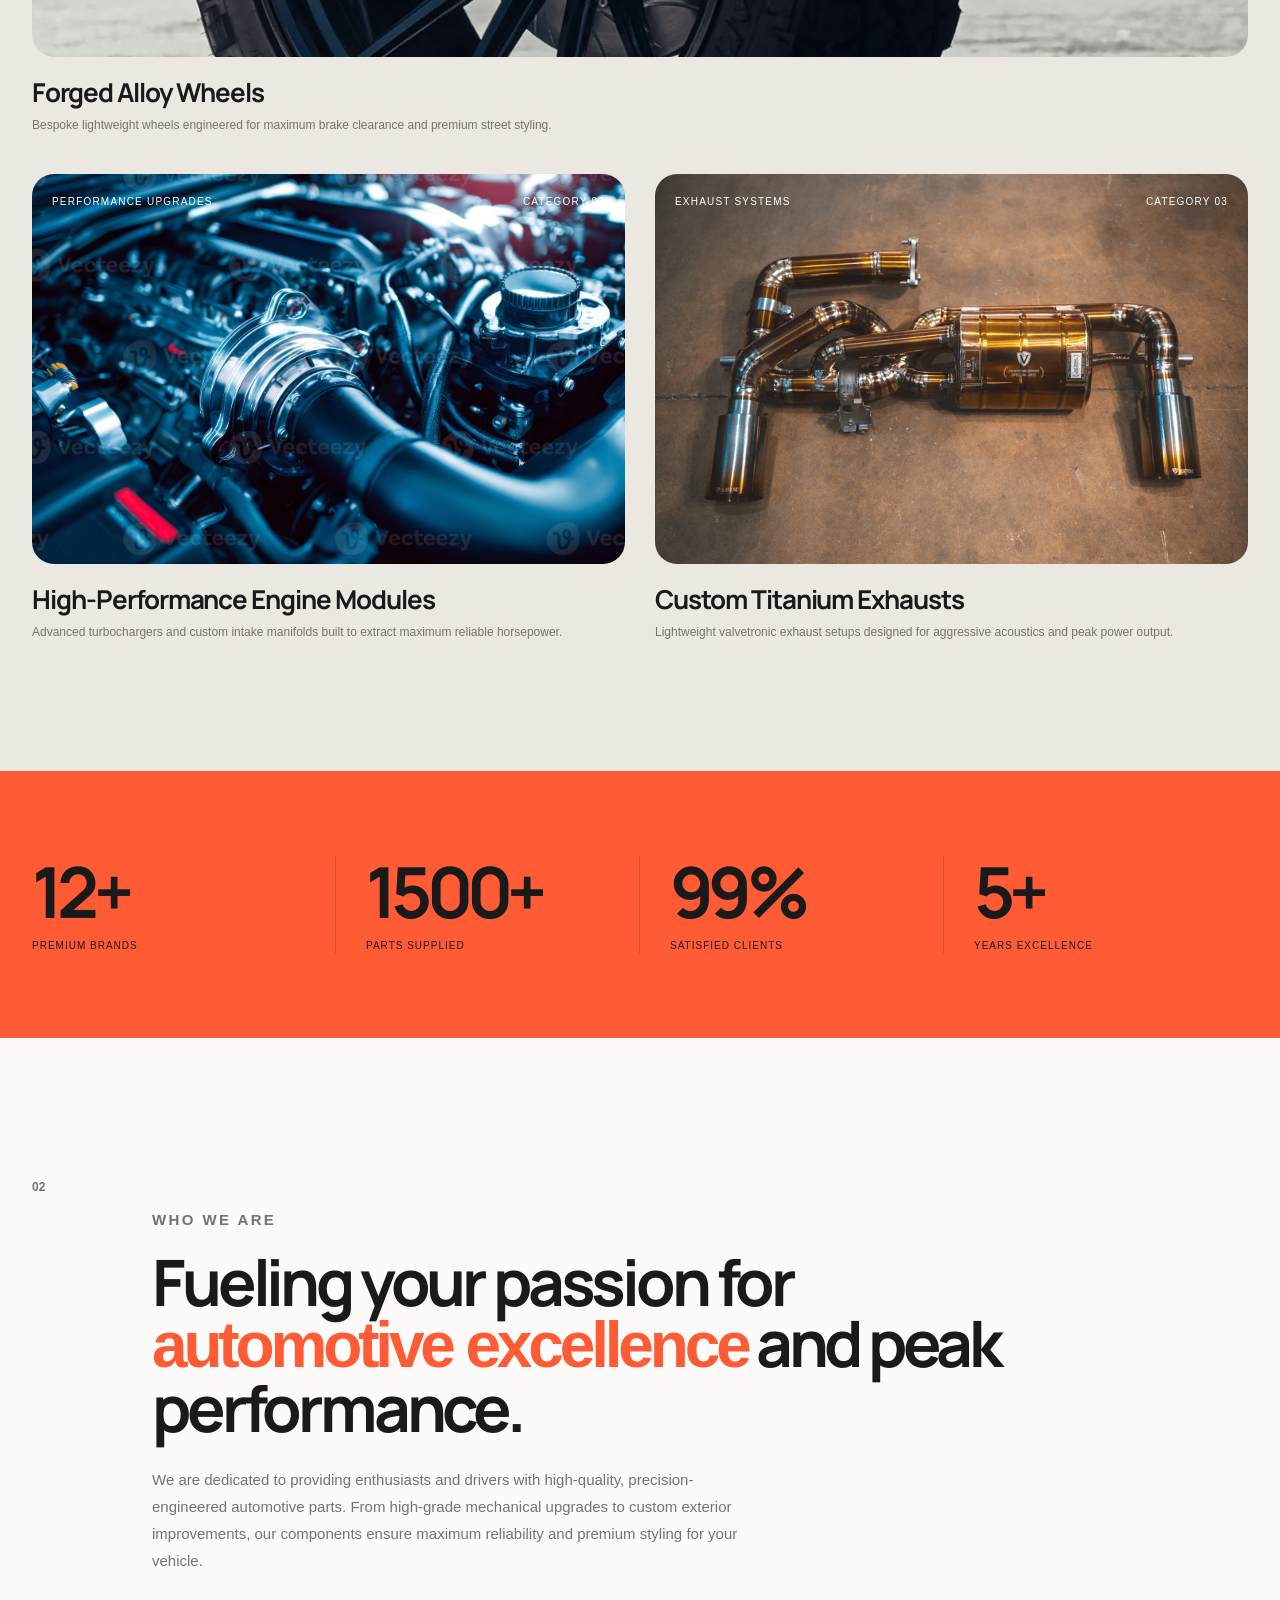
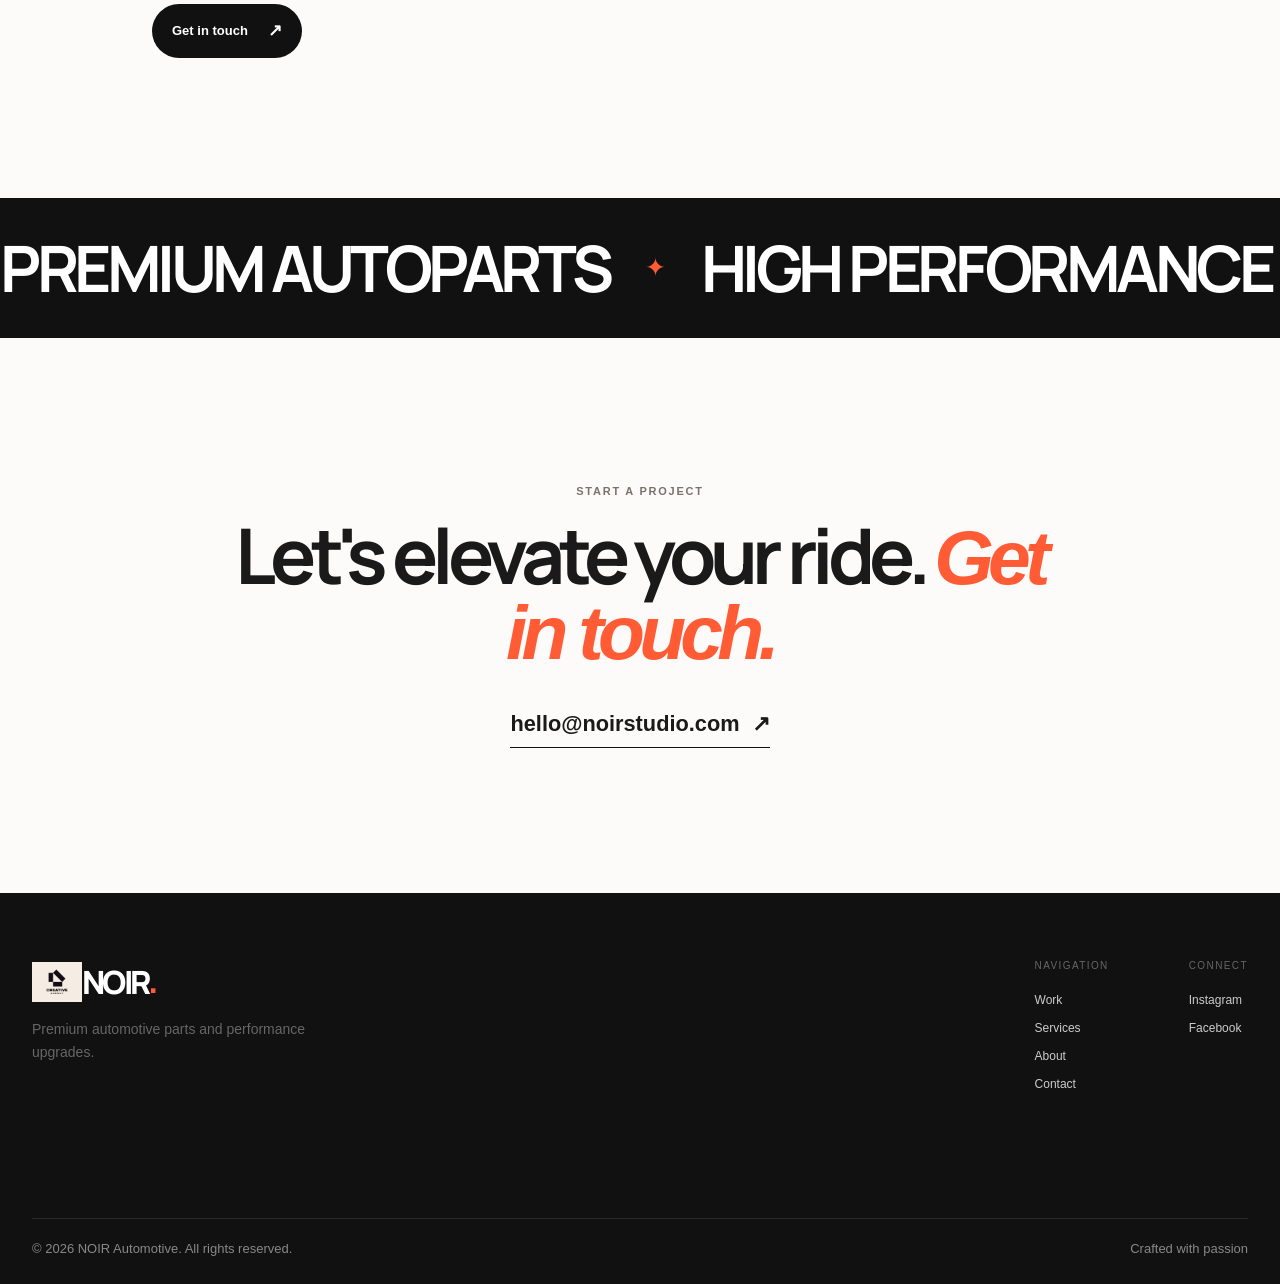
==== commit 9ce2fa54: "Update index.html" ====
--- a/index.html
+++ b/index.html
@@ -7,6 +7,8 @@
     <meta name="description" content="NOIR — Creative digital studio crafting bold brands, digital experiences and powerful visual identities.">
 
     <title>NOIR — Creative Digital Studio</title>
+
+    <link rel="icon" type="image/png" href="./images/favicon.png">
 
     <link rel="stylesheet" href="style.css">
 </head>
